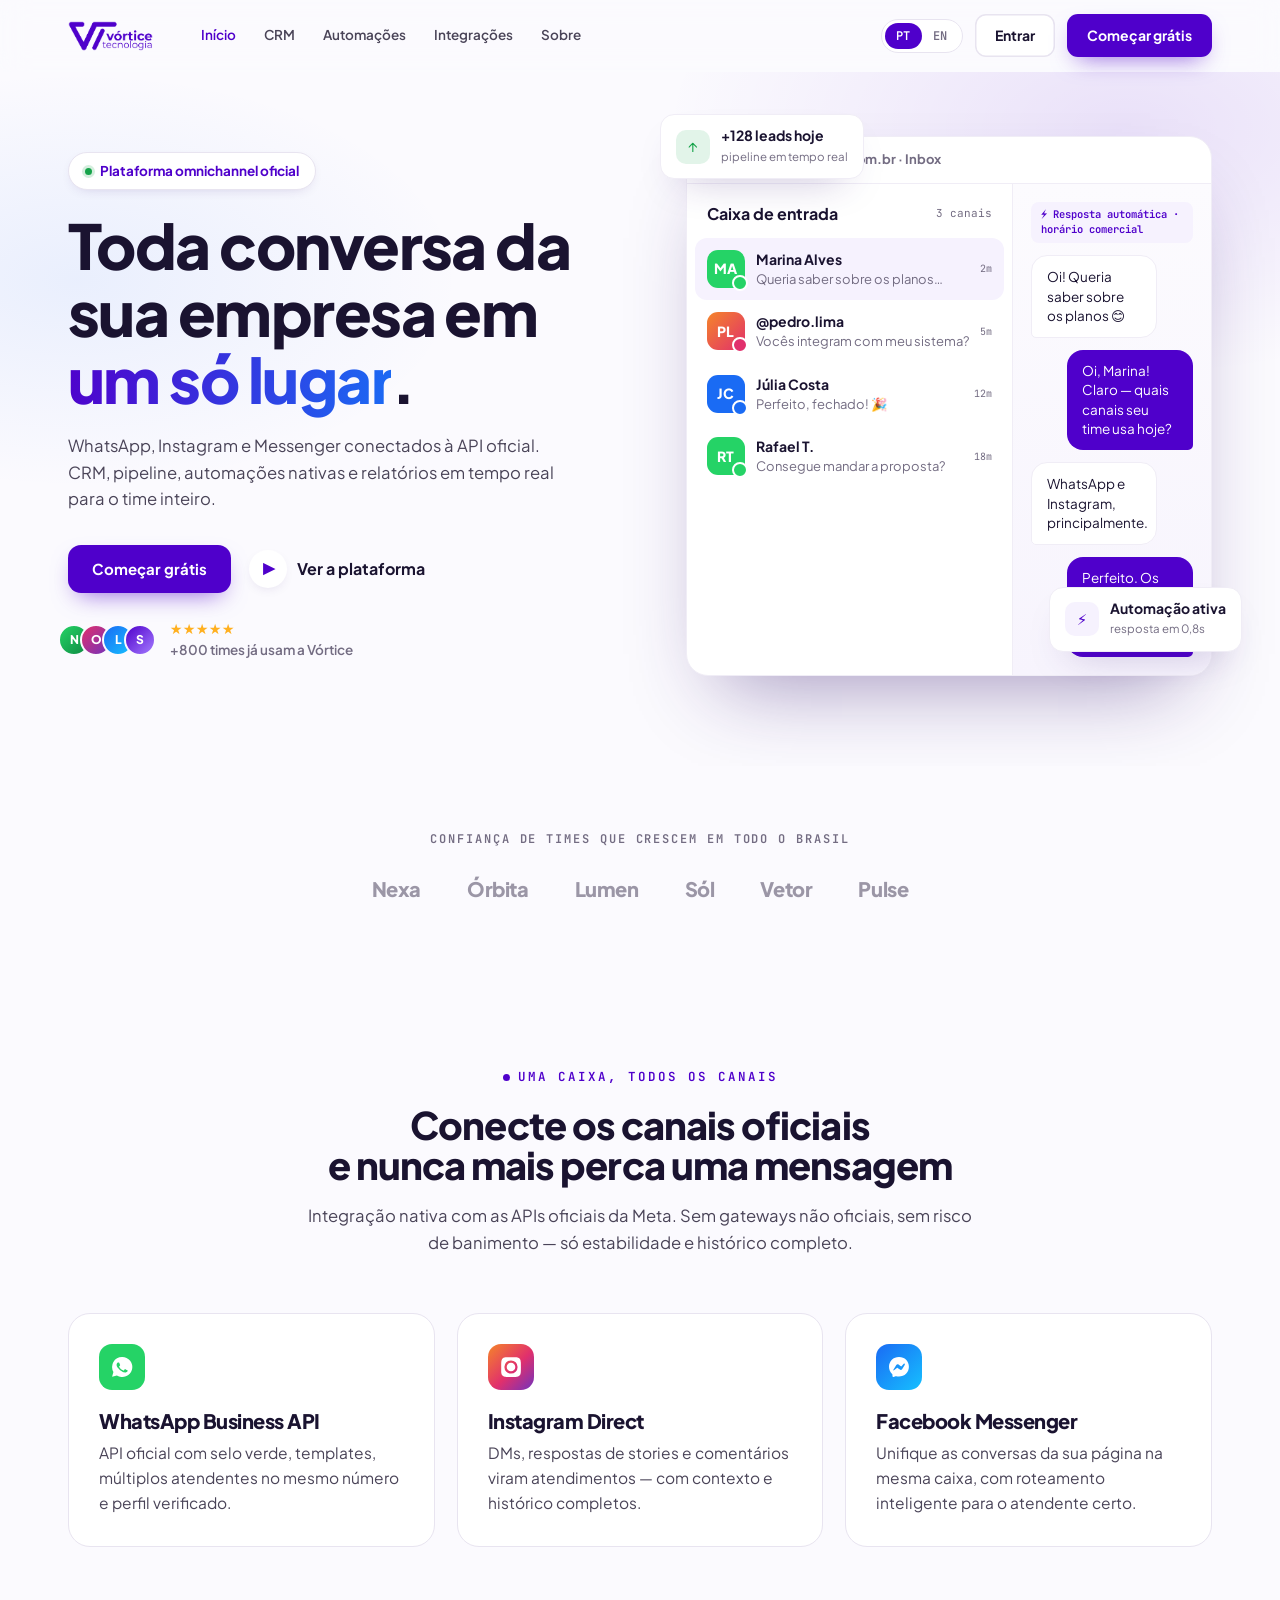
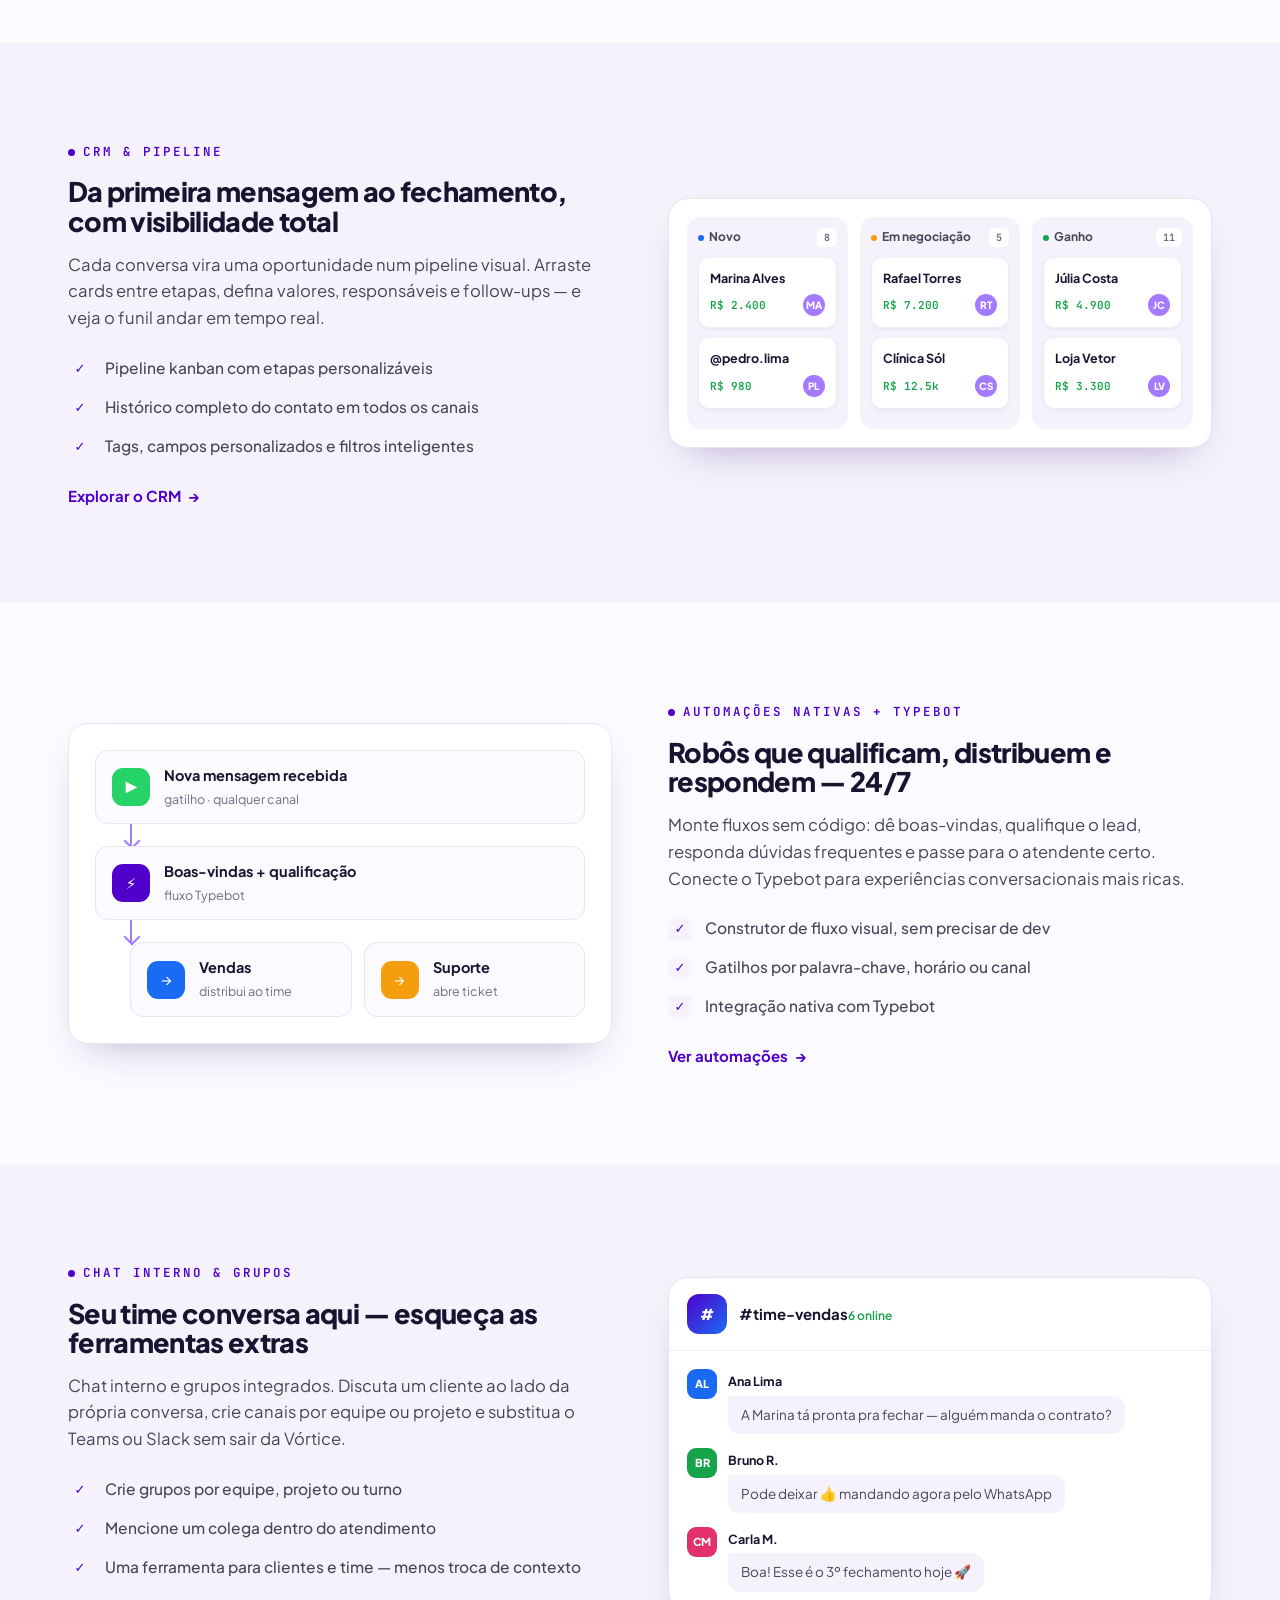
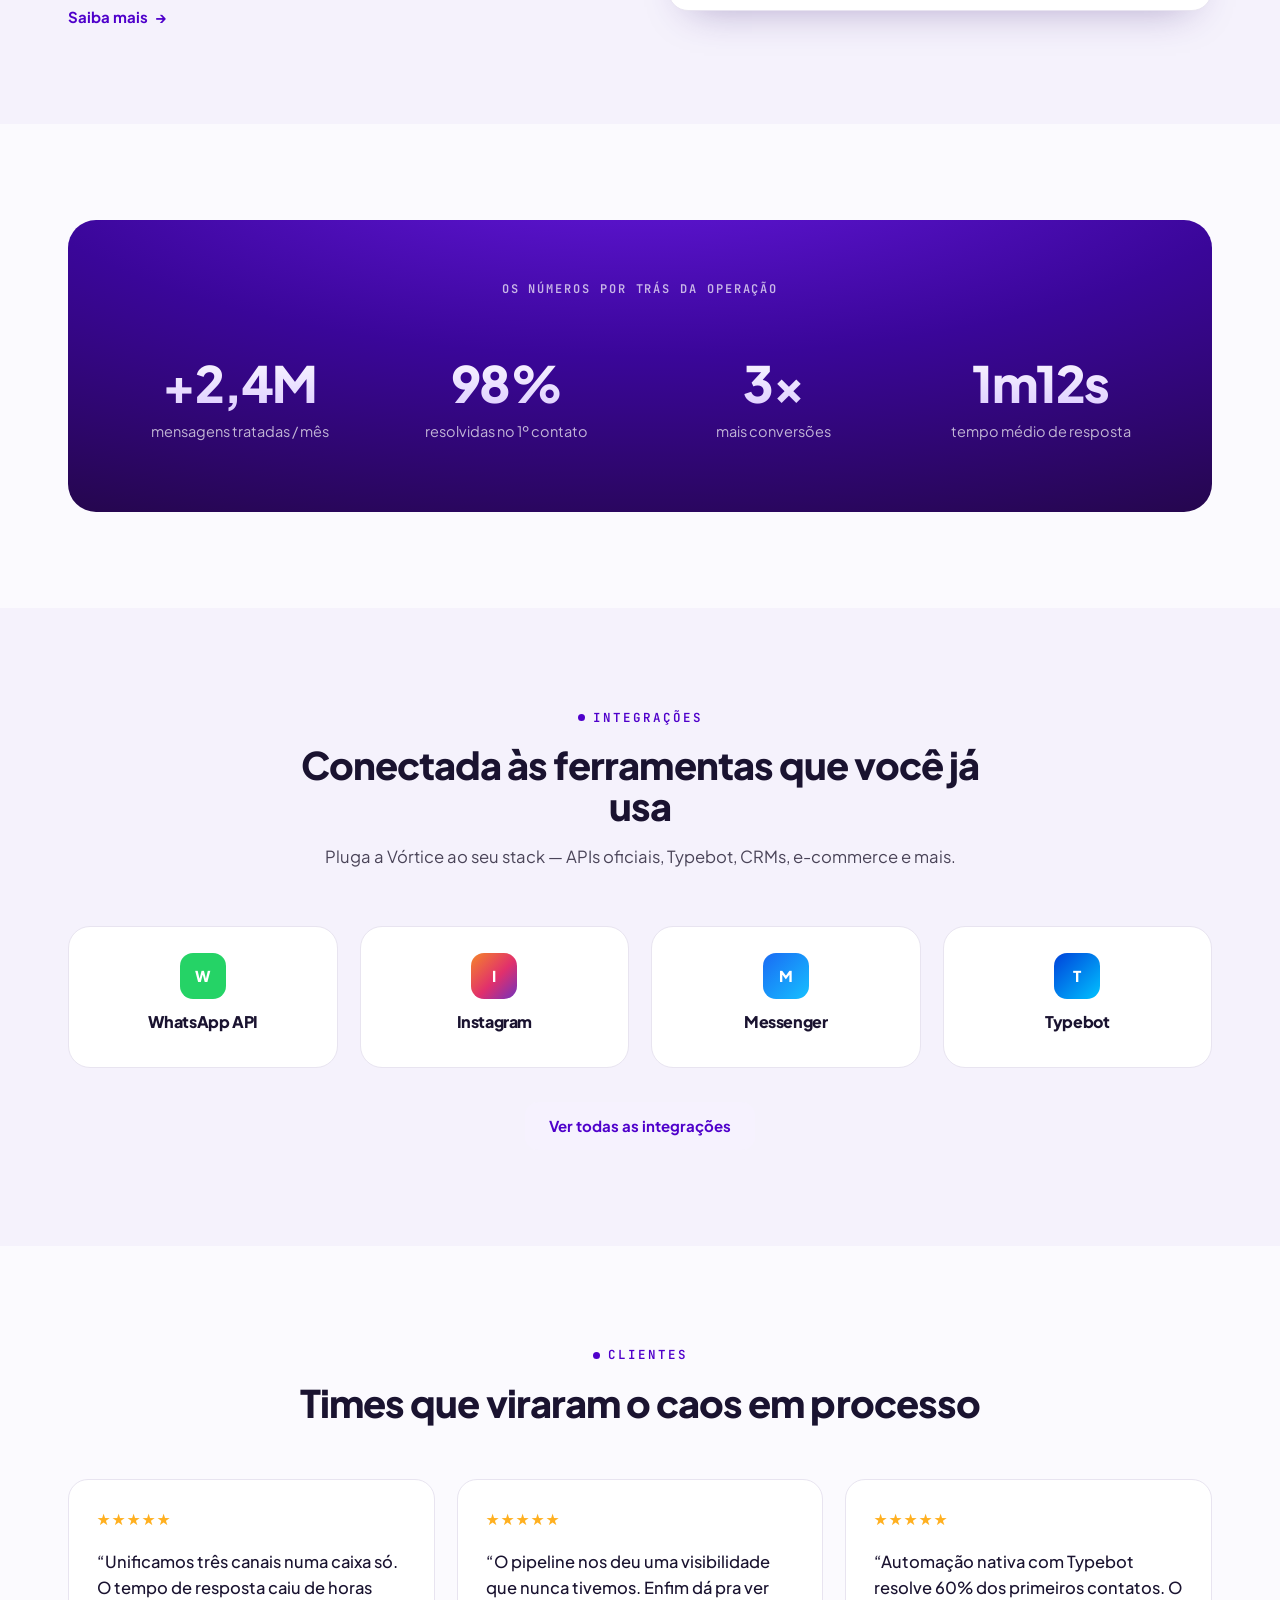
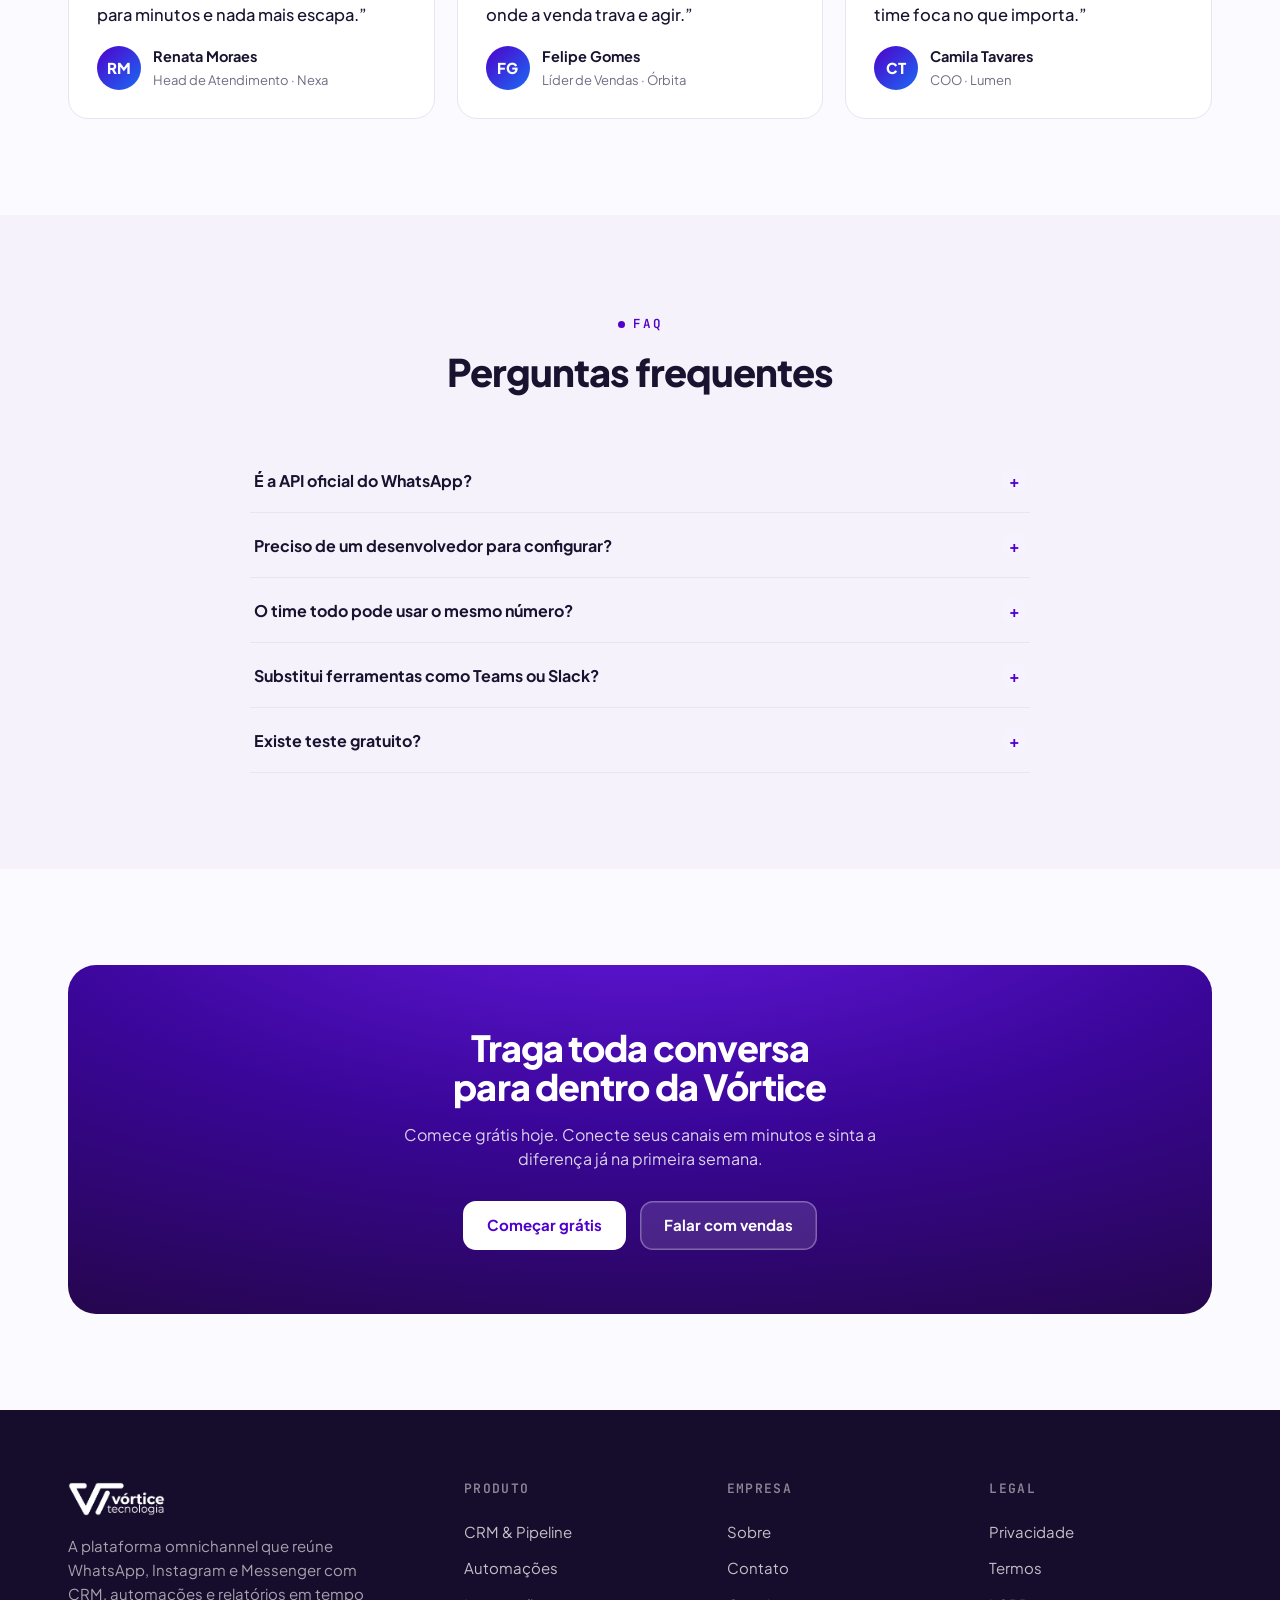
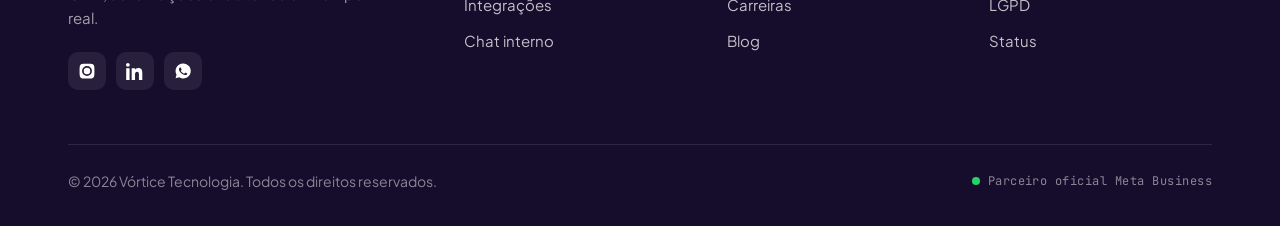
==== index.html @ ffb7346a "Mobile 100% responsivo + favicon - CSS: breakpoints 860px/560px/480px melhorados; mock-inbox empilha" ====
<!DOCTYPE html>
<html lang="pt-BR">
<head>
<meta charset="UTF-8">
<meta name="viewport" content="width=device-width, initial-scale=1.0">
<title>Vórtice Tecnologia — Atendimento omnichannel, CRM e automações</title>
<meta name="description" content="Centralize WhatsApp, Instagram e Messenger oficiais. CRM, pipeline, automações nativas e relatórios em tempo real para o time inteiro.">
<link rel="preconnect" href="https://fonts.googleapis.com">
<link rel="preconnect" href="https://fonts.gstatic.com" crossorigin>
<link href="https://fonts.googleapis.com/css2?family=Plus+Jakarta+Sans:wght@400;500;600;700;800&family=JetBrains+Mono:wght@400;500;600&display=swap" rel="stylesheet">
<link rel="icon" href="favicon.ico" sizes="any">
<link rel="icon" href="assets/favicon-32.png" type="image/png" sizes="32x32">
<link rel="apple-touch-icon" href="assets/apple-touch-icon.png">
<link rel="stylesheet" href="css/site.css">
<style>
/* ---------------- HOME specific ---------------- */
.hero{position:relative;overflow:hidden;padding:64px 0 90px;}
.hero::before{content:"";position:absolute;inset:0;background:
  radial-gradient(60% 60% at 88% 8%,rgba(79,0,203,.10),transparent 60%),
  radial-gradient(50% 50% at 6% 30%,rgba(26,107,244,.08),transparent 60%);pointer-events:none;}
.hero-grid{display:grid;grid-template-columns:1.04fr .96fr;gap:48px;align-items:center;position:relative;}
.hero h1{font-size:clamp(40px,5.2vw,62px);margin:22px 0 20px;}
.hero h1 .grad-text{display:inline;}
.hero .lead{max-width:500px;}
.hero-cta{display:flex;align-items:center;gap:18px;margin:32px 0 26px;flex-wrap:wrap;}
.hero-demo{display:inline-flex;align-items:center;gap:10px;font-weight:700;color:var(--ink);font-size:16px;}
.hero-demo .play{width:38px;height:38px;border-radius:50%;background:#fff;box-shadow:var(--shadow-sm);display:grid;place-items:center;color:var(--violet);}
.hero-trust{display:flex;align-items:center;gap:14px;font-size:13.5px;color:var(--ink-3);font-weight:600;}
.hero-trust .avs{display:flex;}
.hero-trust .avs span{width:32px;height:32px;border-radius:50%;border:2.5px solid var(--bg);margin-left:-10px;background-size:cover;display:grid;place-items:center;color:#fff;font-size:12px;font-weight:800;}
.hero-trust .stars{color:#FFB020;letter-spacing:1px;}

/* ----- product mock: inbox ----- */
.mock{position:relative;}
.mock-app{background:#fff;border-radius:22px;box-shadow:var(--shadow-lg);border:1px solid var(--line-2);overflow:hidden;}
.mock-bar{display:flex;align-items:center;gap:7px;padding:13px 18px;border-bottom:1px solid var(--line-2);}
.mock-bar .d{width:11px;height:11px;border-radius:50%;}
.mock-bar .ttl{margin-left:10px;font-size:13px;font-weight:700;color:var(--ink-3);}
.mock-body{display:grid;grid-template-columns:1fr 1.25fr;min-height:340px;}
.mock-list{border-right:1px solid var(--line-2);padding:8px;}
.mock-list .lhead{display:flex;justify-content:space-between;align-items:center;padding:10px 12px 12px;}
.mock-list .lhead b{font-size:16px;}
.mock-list .lhead span{font-size:11px;font-family:var(--mono);color:var(--ink-3);}
.mrow{display:flex;gap:11px;align-items:center;padding:11px 12px;border-radius:12px;cursor:default;}
.mrow.sel{background:var(--violet-50);}
.mrow .ic{width:38px;height:38px;border-radius:11px;color:#fff;font-weight:800;display:grid;place-items:center;font-size:14px;flex-shrink:0;position:relative;}
.mrow .ic .ch{position:absolute;bottom:-3px;right:-3px;width:16px;height:16px;border-radius:50%;border:2px solid #fff;}
.mrow .txt{min-width:0;flex:1;}
.mrow .txt b{font-size:14px;display:block;}
.mrow .txt i{font-size:13px;color:var(--ink-3);font-style:normal;display:block;white-space:nowrap;overflow:hidden;text-overflow:ellipsis;}
.mrow .meta{font-size:10px;color:var(--ink-3);font-family:var(--mono);}
.mock-chat{padding:18px;display:flex;flex-direction:column;gap:12px;background:linear-gradient(180deg,#FCFBFE,#F7F4FD);}
.bub{max-width:78%;padding:11px 15px;border-radius:16px;font-size:13.5px;line-height:1.45;}
.bub.them{background:#fff;border:1px solid var(--line-2);align-self:flex-start;border-bottom-left-radius:5px;}
.bub.me{background:var(--violet);color:#fff;align-self:flex-end;border-bottom-right-radius:5px;}
.mock-chat .tag-auto{align-self:flex-start;font-family:var(--mono);font-size:10.5px;color:var(--violet);background:var(--violet-50);padding:5px 10px;border-radius:8px;font-weight:600;}
.float{position:absolute;background:#fff;border-radius:14px;padding:12px 15px;box-shadow:var(--shadow);border:1px solid var(--line-2);display:flex;align-items:center;gap:11px;z-index:3;}
.float .fi{width:34px;height:34px;border-radius:10px;display:grid;place-items:center;flex-shrink:0;}
.float b{font-size:14px;display:block;line-height:1.2;}
.float span{font-size:11.5px;color:var(--ink-3);}
.float.f1{top:-22px;left:-26px;}
.float.f2{bottom:24px;right:-30px;}

/* ----- big feature blocks ----- */
.feat{display:grid;grid-template-columns:1fr 1fr;gap:56px;align-items:center;}
.feat.rev .feat-media{order:-1;}
.feat-copy h2{margin:16px 0 16px;}
.feat-copy .lead{margin-bottom:24px;}
.flist{display:flex;flex-direction:column;gap:14px;margin-top:8px;}
.flist li{display:flex;gap:13px;align-items:flex-start;list-style:none;font-size:15.5px;color:var(--ink-2);font-weight:500;}
.flist li .ck{width:24px;height:24px;border-radius:7px;background:var(--violet-50);color:var(--violet);display:grid;place-items:center;flex-shrink:0;font-weight:800;font-size:13px;margin-top:1px;}
.feat-copy ul{padding:0;margin:0;}

/* kanban mock */
.kan{background:#fff;border:1px solid var(--line);border-radius:20px;padding:18px;box-shadow:var(--shadow);display:grid;grid-template-columns:repeat(3,1fr);gap:12px;}
.kcol{background:var(--bg-soft);border-radius:14px;padding:11px;}
.kcol .kh{display:flex;justify-content:space-between;align-items:center;font-size:12px;font-weight:700;margin-bottom:10px;color:var(--ink-2);}
.kcol .kh .cnt{font-family:var(--mono);font-size:10px;background:#fff;padding:2px 7px;border-radius:6px;color:var(--ink-3);}
.kcard{background:#fff;border:1px solid var(--line-2);border-radius:11px;padding:11px;margin-bottom:9px;box-shadow:0 2px 6px -4px rgba(60,30,120,.25);}
.kcard .kt{font-size:12.5px;font-weight:700;margin-bottom:7px;}
.kcard .kb{display:flex;justify-content:space-between;align-items:center;}
.kcard .val{font-family:var(--mono);font-size:11px;color:var(--green);font-weight:600;}
.kcard .av{width:22px;height:22px;border-radius:50%;background:var(--violet-300);color:#fff;font-size:10px;font-weight:800;display:grid;place-items:center;}
.kdot{width:6px;height:6px;border-radius:50%;display:inline-block;margin-right:5px;}

/* automation flow mock */
.flow{background:#fff;border:1px solid var(--line);border-radius:20px;padding:26px;box-shadow:var(--shadow);}
.fnode{display:flex;align-items:center;gap:14px;background:var(--bg);border:1px solid var(--line);border-radius:13px;padding:14px 16px;position:relative;}
.fnode .fn-ic{width:38px;height:38px;border-radius:11px;display:grid;place-items:center;color:#fff;flex-shrink:0;}
.fnode b{font-size:14.5px;display:block;}
.fnode span{font-size:12.5px;color:var(--ink-3);}
.fconn{width:2px;height:22px;background:var(--violet-300);margin:0 0 0 35px;position:relative;}
.fconn::after{content:"";position:absolute;bottom:-1px;left:-4px;width:10px;height:10px;border-right:2px solid var(--violet-300);border-bottom:2px solid var(--violet-300);transform:rotate(45deg);}
.fbranch{display:flex;gap:12px;margin-left:35px;}
.fbranch .fnode{flex:1;}

/* chat / groups mock */
.groups{background:#fff;border:1px solid var(--line);border-radius:20px;box-shadow:var(--shadow);overflow:hidden;}
.gtop{display:flex;align-items:center;gap:12px;padding:16px 18px;border-bottom:1px solid var(--line-2);}
.gtop .gav{width:40px;height:40px;border-radius:12px;background:linear-gradient(135deg,var(--violet),var(--blue));color:#fff;display:grid;place-items:center;font-weight:800;}
.gtop b{font-size:15px;}
.gtop span{font-size:12px;color:var(--green);font-weight:600;}
.gmsgs{padding:18px;display:flex;flex-direction:column;gap:14px;}
.gmsg{display:flex;gap:11px;}
.gmsg .ga{width:30px;height:30px;border-radius:9px;color:#fff;font-size:11px;font-weight:800;display:grid;place-items:center;flex-shrink:0;}
.gmsg .gc b{font-size:12.5px;}
.gmsg .gc p{font-size:13.5px;color:var(--ink-2);background:var(--bg-soft);padding:9px 13px;border-radius:12px;border-top-left-radius:4px;margin-top:4px;}

/* metrics */
.metrics{display:grid;grid-template-columns:repeat(4,1fr);gap:20px;}
.metric{text-align:center;padding:14px;}
.metric b{font-size:clamp(34px,4vw,50px);font-weight:800;letter-spacing:-.03em;display:block;background:linear-gradient(180deg,#fff,#D9C7FF);-webkit-background-clip:text;background-clip:text;color:transparent;}
.metric span{font-size:14.5px;color:rgba(255,255,255,.7);}

/* testimonials */
.tcard{background:#fff;border:1px solid var(--line);border-radius:20px;padding:28px;display:flex;flex-direction:column;gap:18px;}
.tcard .stars{color:#FFB020;font-size:15px;letter-spacing:2px;}
.tcard q{font-size:16.5px;line-height:1.6;color:var(--ink);font-weight:500;quotes:none;}
.tcard .who{display:flex;align-items:center;gap:12px;margin-top:auto;}
.tcard .who .av{width:44px;height:44px;border-radius:50%;background:linear-gradient(135deg,var(--violet),var(--blue));color:#fff;font-weight:800;display:grid;place-items:center;}
.tcard .who b{font-size:14.5px;display:block;}
.tcard .who span{font-size:13px;color:var(--ink-3);}

@media(max-width:860px){
  .hero{padding:44px 0 60px;}
  .hero-grid,.feat{grid-template-columns:1fr;gap:32px;}
  .feat.rev .feat-media{order:0;}
  .metrics{grid-template-columns:repeat(2,1fr);gap:24px 10px;}
  .hero h1{font-size:clamp(32px,7vw,48px);margin:16px 0 14px;}
  .hero .lead{max-width:100%;}
  .float.f1{left:4px;top:-14px;} .float.f2{right:4px;}
  .hero-trust{flex-wrap:wrap;gap:10px;}
  .hero-demo{font-size:15px;}
}
@media(max-width:560px){
  .hero{padding:36px 0 48px;}
  .hero h1{font-size:clamp(28px,8vw,40px);}
  .float.f1,.float.f2{display:none;}
  .mock-app{border-radius:16px;}
  .metrics{grid-template-columns:1fr 1fr;}
  .metric b{font-size:clamp(26px,6vw,38px);}
}
@media(max-width:480px){
  .hero-cta .hero-demo{display:none;}
  .tcard q{font-size:15px;}
  .feat-copy h2,.split-copy h2{font-size:clamp(18px,5.5vw,24px);}
}
</style>
</head>
<body>

<!-- ============================ NAV ============================ -->
<header class="nav">
  <div class="nav-inner">
    <a href="index.html"><img src="assets/vortice-logo.png" alt="Vórtice Tecnologia" class="nav-logo"></a>
    <nav class="nav-links">
      <a href="index.html" data-en="Home">Início</a>
      <a href="crm.html" data-en="CRM">CRM</a>
      <a href="automacoes.html" data-en="Automation">Automações</a>
      <a href="integracoes.html" data-en="Integrations">Integrações</a>
      <a href="sobre.html" data-en="Company">Sobre</a>
    </nav>
    <div class="nav-right">
      <div class="lang-toggle">
        <button data-lang="pt" class="on">PT</button>
        <button data-lang="en">EN</button>
      </div>
      <div class="nav-cta">
        <a href="https://vtec.vorticetecnologia.com.br/login" class="btn btn-ghost" data-en="Log in">Entrar</a>
        <a href="contato.html" class="btn btn-primary" data-en="Start free">Começar grátis</a>
      </div>
      <button class="nav-burger" aria-label="Menu"><span></span><span></span><span></span></button>
    </div>
  </div>
</header>
<div class="nav-mobile">
  <a href="index.html" data-en="Home">Início</a>
  <a href="crm.html" data-en="CRM">CRM</a>
  <a href="automacoes.html" data-en="Automation">Automações</a>
  <a href="integracoes.html" data-en="Integrations">Integrações</a>
  <a href="sobre.html" data-en="Company">Sobre</a>
  <a href="contato.html" data-en="Contact">Contato</a>
  <a href="contato.html" class="btn btn-primary" data-en="Start free">Começar grátis</a>
</div>

<!-- ============================ HERO ============================ -->
<section class="hero">
  <div class="container hero-grid">
    <div class="hero-copy">
      <span class="pill"><span class="dot"></span><span data-en="Official omnichannel platform">Plataforma omnichannel oficial</span></span>
      <h1 data-en-html="Every conversation in your company, in <span class='grad-text'>one place</span>.">Toda conversa da sua empresa em <span class="grad-text">um só lugar</span>.</h1>
      <p class="lead" data-en="WhatsApp, Instagram and Messenger connected through the official APIs. CRM, pipeline, native automations and real-time reports for your whole team.">WhatsApp, Instagram e Messenger conectados à API oficial. CRM, pipeline, automações nativas e relatórios em tempo real para o time inteiro.</p>
      <div class="hero-cta">
        <a href="contato.html" class="btn btn-primary btn-lg" data-en="Start free">Começar grátis</a>
        <a href="crm.html" class="hero-demo"><span class="play">▶</span><span data-en="See the platform">Ver a plataforma</span></a>
      </div>
      <div class="hero-trust">
        <div class="avs">
          <span style="background:linear-gradient(135deg,#25D366,#0f8a43)">N</span>
          <span style="background:linear-gradient(135deg,#E1306C,#7232BD)">O</span>
          <span style="background:linear-gradient(135deg,#1A6BF4,#16C0FF)">L</span>
          <span style="background:linear-gradient(135deg,#4F00CB,#A47BFF)">S</span>
        </div>
        <div>
          <div class="stars">★★★★★</div>
          <span data-en="+800 teams already use Vórtice">+800 times já usam a Vórtice</span>
        </div>
      </div>
    </div>

    <div class="hero-media mock">
      <div class="float f1">
        <div class="fi" style="background:rgba(22,163,74,.12);color:var(--green)">↑</div>
        <div><b data-en="+128 leads today">+128 leads hoje</b><span data-en="real-time pipeline">pipeline em tempo real</span></div>
      </div>
      <div class="float f2">
        <div class="fi" style="background:var(--violet-50);color:var(--violet)">⚡</div>
        <div><b data-en="Automation active">Automação ativa</b><span data-en="reply in 0.8s">resposta em 0,8s</span></div>
      </div>
      <div class="mock-app">
        <div class="mock-bar">
          <span class="d" style="background:#FF5F57"></span><span class="d" style="background:#FEBC2E"></span><span class="d" style="background:#28C840"></span>
          <span class="ttl">app.vortice.com.br · Inbox</span>
        </div>
        <div class="mock-body">
          <div class="mock-list">
            <div class="lhead"><b data-en="Inbox">Caixa de entrada</b><span data-en="3 channels">3 canais</span></div>
            <div class="mrow sel">
              <div class="ic" style="background:#25D366">MA<span class="ch" style="background:#25D366"></span></div>
              <div class="txt"><b>Marina Alves</b><i data-en="I'd like to know about the plans…">Queria saber sobre os planos…</i></div>
              <span class="meta">2m</span>
            </div>
            <div class="mrow">
              <div class="ic" style="background:linear-gradient(135deg,#F58529,#E1306C)">PL<span class="ch" style="background:#E1306C"></span></div>
              <div class="txt"><b>@pedro.lima</b><i data-en="Do you integrate with my system?">Vocês integram com meu sistema?</i></div>
              <span class="meta">5m</span>
            </div>
            <div class="mrow">
              <div class="ic" style="background:#1A6BF4">JC<span class="ch" style="background:#1A6BF4"></span></div>
              <div class="txt"><b>Júlia Costa</b><i data-en="Perfect, done! 🎉">Perfeito, fechado! 🎉</i></div>
              <span class="meta">12m</span>
            </div>
            <div class="mrow">
              <div class="ic" style="background:#25D366">RT<span class="ch" style="background:#25D366"></span></div>
              <div class="txt"><b>Rafael T.</b><i data-en="Can you send the proposal?">Consegue mandar a proposta?</i></div>
              <span class="meta">18m</span>
            </div>
          </div>
          <div class="mock-chat">
            <span class="tag-auto" data-en="⚡ Auto-reply · business hours">⚡ Resposta automática · horário comercial</span>
            <div class="bub them" data-en="Hi! I'd like to know about the plans 😊">Oi! Queria saber sobre os planos 😊</div>
            <div class="bub me" data-en="Hi Marina! Of course — which channels does your team use today?">Oi, Marina! Claro — quais canais seu time usa hoje?</div>
            <div class="bub them" data-en="WhatsApp and Instagram, mostly.">WhatsApp e Instagram, principalmente.</div>
            <div class="bub me" data-en="Perfect. Both connect through the official API in minutes ⚡">Perfeito. Os dois conectam pela API oficial em minutos ⚡</div>
          </div>
        </div>
      </div>
    </div>
  </div>
</section>

<!-- ============================ TRUSTED BY ============================ -->
<section class="section-sm">
  <div class="container">
    <p class="eyebrow" style="text-align:center;margin-bottom:26px" data-en="Trusted by growing teams across Brazil">Confiança de times que crescem em todo o Brasil</p>
    <div class="logos-row">
      <span class="lg">Nexa</span><span class="lg">Órbita</span><span class="lg">Lumen</span><span class="lg">Sól</span><span class="lg">Vetor</span><span class="lg">Pulse</span>
    </div>
  </div>
</section>

<!-- ============================ OMNICHANNEL ============================ -->
<section class="section">
  <div class="container">
    <div class="section-head reveal">
      <span class="kicker" data-en="One inbox, every channel">Uma caixa, todos os canais</span>
      <h2 class="h-lg" data-en-html="Connect the official channels<br>and never lose a message">Conecte os canais oficiais<br>e nunca mais perca uma mensagem</h2>
      <p class="lead" data-en="Native integration with Meta's official APIs. No unofficial gateways, no ban risk — just stability and full history.">Integração nativa com as APIs oficiais da Meta. Sem gateways não oficiais, sem risco de banimento — só estabilidade e histórico completo.</p>
    </div>
    <div class="grid g-3 reveal">
      <div class="fcard">
        <div class="chan wa" style="margin-bottom:20px"><svg viewBox="0 0 24 24" fill="#fff" width="24" height="24"><path d="M12 2a10 10 0 0 0-8.6 15l-1.3 4.7 4.8-1.3A10 10 0 1 0 12 2Zm5.5 14.2c-.2.6-1.3 1.2-1.8 1.2-.5.1-1 .2-3.3-.7-2.8-1.1-4.5-3.9-4.7-4.1-.1-.2-1.1-1.4-1.1-2.7 0-1.3.7-1.9.9-2.2.2-.2.5-.3.7-.3h.5c.2 0 .4 0 .6.5.2.5.7 1.8.8 1.9 0 .1.1.3 0 .5-.3.6-.6.8-.8 1-.1.2-.3.3-.1.6.2.3.8 1.3 1.7 2.1 1.2 1 2.1 1.4 2.4 1.5.2.1.4.1.6-.1.2-.2.7-.8.9-1.1.2-.3.4-.2.6-.1.2.1 1.5.7 1.7.8.2.1.4.2.5.3 0 .1 0 .6-.2 1.2Z"/></svg></div>
        <h3>WhatsApp Business API</h3>
        <p data-en="Official API with green seal, templates, multiple agents on one number and verified profile.">API oficial com selo verde, templates, múltiplos atendentes no mesmo número e perfil verificado.</p>
      </div>
      <div class="fcard">
        <div class="chan ig" style="margin-bottom:20px"><svg viewBox="0 0 24 24" fill="#fff" width="24" height="24"><path d="M12 2.2c3.2 0 3.6 0 4.9.1 1.2.1 1.8.3 2.2.4.6.2 1 .5 1.4.9.4.4.7.8.9 1.4.1.4.3 1 .4 2.2.1 1.3.1 1.7.1 4.9s0 3.6-.1 4.9c-.1 1.2-.3 1.8-.4 2.2-.2.6-.5 1-.9 1.4-.4.4-.8.7-1.4.9-.4.1-1 .3-2.2.4-1.3.1-1.7.1-4.9.1s-3.6 0-4.9-.1c-1.2-.1-1.8-.3-2.2-.4-.6-.2-1-.5-1.4-.9-.4-.4-.7-.8-.9-1.4-.1-.4-.3-1-.4-2.2C2.2 15.6 2.2 15.2 2.2 12s0-3.6.1-4.9c.1-1.2.3-1.8.4-2.2.2-.6.5-1 .9-1.4.4-.4.8-.7 1.4-.9.4-.1 1-.3 2.2-.4C8.4 2.2 8.8 2.2 12 2.2Zm0 3.2A6.6 6.6 0 1 0 18.6 12 6.6 6.6 0 0 0 12 5.4Zm0 10.9A4.3 4.3 0 1 1 16.3 12 4.3 4.3 0 0 1 12 16.3Zm6.8-11.2a1.5 1.5 0 1 1-1.5-1.5 1.5 1.5 0 0 1 1.5 1.5Z"/></svg></div>
        <h3>Instagram Direct</h3>
        <p data-en="DMs, story replies and comments turned into tickets — with full context and history.">DMs, respostas de stories e comentários viram atendimentos — com contexto e histórico completos.</p>
      </div>
      <div class="fcard">
        <div class="chan ms" style="margin-bottom:20px"><svg viewBox="0 0 24 24" fill="#fff" width="24" height="24"><path d="M12 2C6.3 2 2 6.2 2 11.8c0 2.9 1.2 5.4 3.1 7.2.2.1.3.4.3.6l.1 1.7c0 .5.6.9 1.1.7l1.9-.8c.2-.1.4-.1.6 0 .9.3 1.9.4 2.8.4 5.7 0 10-4.2 10-9.8C22 6.2 17.7 2 12 2Zm6 7.5-2.9 4.7c-.5.7-1.5.9-2.2.4l-2.3-1.7c-.2-.2-.5-.2-.7 0L7 15.3c-.4.3-.9-.2-.6-.6l2.9-4.7c.5-.7 1.5-.9 2.2-.4l2.3 1.7c.2.2.5.2.7 0L17 8.6c.4-.3.9.2.6.6Z"/></svg></div>
        <h3>Facebook Messenger</h3>
        <p data-en="Unify your page conversations in the same inbox, with smart routing to the right agent.">Unifique as conversas da sua página na mesma caixa, com roteamento inteligente para o atendente certo.</p>
      </div>
    </div>
  </div>
</section>

<!-- ============================ FEATURE: PIPELINE ============================ -->
<section class="section bg-soft">
  <div class="container">
    <div class="feat reveal">
      <div class="feat-copy">
        <span class="kicker" data-en="CRM & Pipeline">CRM & Pipeline</span>
        <h2 class="h-md" data-en="From first message to closed deal, with full visibility">Da primeira mensagem ao fechamento, com visibilidade total</h2>
        <p class="lead" data-en="Every conversation becomes an opportunity in a visual pipeline. Drag cards between stages, set values, owners and follow-ups — and watch the funnel move in real time.">Cada conversa vira uma oportunidade num pipeline visual. Arraste cards entre etapas, defina valores, responsáveis e follow-ups — e veja o funil andar em tempo real.</p>
        <ul class="flist">
          <li><span class="ck">✓</span><span data-en="Kanban pipeline with custom stages">Pipeline kanban com etapas personalizáveis</span></li>
          <li><span class="ck">✓</span><span data-en="Full contact history across all channels">Histórico completo do contato em todos os canais</span></li>
          <li><span class="ck">✓</span><span data-en="Tags, custom fields and smart filters">Tags, campos personalizados e filtros inteligentes</span></li>
        </ul>
        <a href="crm.html" class="btn-link" style="margin-top:26px"><span data-en="Explore the CRM">Explorar o CRM</span> <span class="arr">→</span></a>
      </div>
      <div class="feat-media">
        <div class="kan reveal">
          <div class="kcol">
            <div class="kh"><span><span class="kdot" style="background:#1A6BF4"></span><span data-en="New">Novo</span></span><span class="cnt">8</span></div>
            <div class="kcard"><div class="kt">Marina Alves</div><div class="kb"><span class="val">R$ 2.400</span><span class="av">MA</span></div></div>
            <div class="kcard"><div class="kt">@pedro.lima</div><div class="kb"><span class="val">R$ 980</span><span class="av">PL</span></div></div>
          </div>
          <div class="kcol">
            <div class="kh"><span><span class="kdot" style="background:#F59E0B"></span><span data-en="In progress">Em negociação</span></span><span class="cnt">5</span></div>
            <div class="kcard"><div class="kt">Rafael Torres</div><div class="kb"><span class="val">R$ 7.200</span><span class="av">RT</span></div></div>
            <div class="kcard"><div class="kt">Clínica Sól</div><div class="kb"><span class="val">R$ 12.5k</span><span class="av">CS</span></div></div>
          </div>
          <div class="kcol">
            <div class="kh"><span><span class="kdot" style="background:#16A34A"></span><span data-en="Won">Ganho</span></span><span class="cnt">11</span></div>
            <div class="kcard"><div class="kt">Júlia Costa</div><div class="kb"><span class="val">R$ 4.900</span><span class="av">JC</span></div></div>
            <div class="kcard"><div class="kt">Loja Vetor</div><div class="kb"><span class="val">R$ 3.300</span><span class="av">LV</span></div></div>
          </div>
        </div>
      </div>
    </div>
  </div>
</section>

<!-- ============================ FEATURE: AUTOMATION ============================ -->
<section class="section">
  <div class="container">
    <div class="feat rev reveal">
      <div class="feat-copy">
        <span class="kicker" data-en="Native automation + Typebot">Automações nativas + Typebot</span>
        <h2 class="h-md" data-en="Robots that qualify, route and reply — 24/7">Robôs que qualificam, distribuem e respondem — 24/7</h2>
        <p class="lead" data-en="Build flows with no code: greet, qualify the lead, answer FAQs and hand off to the right agent. Connect Typebot for richer conversational experiences.">Monte fluxos sem código: dê boas-vindas, qualifique o lead, responda dúvidas frequentes e passe para o atendente certo. Conecte o Typebot para experiências conversacionais mais ricas.</p>
        <ul class="flist">
          <li><span class="ck">✓</span><span data-en="Visual flow builder, no developer needed">Construtor de fluxo visual, sem precisar de dev</span></li>
          <li><span class="ck">✓</span><span data-en="Triggers by keyword, schedule or channel">Gatilhos por palavra-chave, horário ou canal</span></li>
          <li><span class="ck">✓</span><span data-en="Native Typebot integration">Integração nativa com Typebot</span></li>
        </ul>
        <a href="automacoes.html" class="btn-link" style="margin-top:26px"><span data-en="See automations">Ver automações</span> <span class="arr">→</span></a>
      </div>
      <div class="feat-media">
        <div class="flow reveal">
          <div class="fnode"><div class="fn-ic" style="background:#25D366">▶</div><div><b data-en="New message received">Nova mensagem recebida</b><span data-en="trigger · any channel">gatilho · qualquer canal</span></div></div>
          <div class="fconn"></div>
          <div class="fnode"><div class="fn-ic" style="background:var(--violet)">⚡</div><div><b data-en="Greeting + qualification">Boas-vindas + qualificação</b><span data-en="Typebot flow">fluxo Typebot</span></div></div>
          <div class="fconn"></div>
          <div class="fbranch">
            <div class="fnode"><div class="fn-ic" style="background:#1A6BF4">→</div><div><b data-en="Sales">Vendas</b><span data-en="route to team">distribui ao time</span></div></div>
            <div class="fnode"><div class="fn-ic" style="background:#F59E0B">→</div><div><b data-en="Support">Suporte</b><span data-en="open ticket">abre ticket</span></div></div>
          </div>
        </div>
      </div>
    </div>
  </div>
</section>

<!-- ============================ FEATURE: INTERNAL CHAT / GROUPS ============================ -->
<section class="section bg-soft">
  <div class="container">
    <div class="feat reveal">
      <div class="feat-copy">
        <span class="kicker" data-en="Internal chat & groups">Chat interno & grupos</span>
        <h2 class="h-md" data-en="Your team talks here — drop the extra tools">Seu time conversa aqui — esqueça as ferramentas extras</h2>
        <p class="lead" data-en="Internal chat and groups built in. Discuss a customer right next to the conversation, create channels by team or project, and replace Teams or Slack without leaving Vórtice.">Chat interno e grupos integrados. Discuta um cliente ao lado da própria conversa, crie canais por equipe ou projeto e substitua o Teams ou Slack sem sair da Vórtice.</p>
        <ul class="flist">
          <li><span class="ck">✓</span><span data-en="Create groups by team, project or shift">Crie grupos por equipe, projeto ou turno</span></li>
          <li><span class="ck">✓</span><span data-en="Mention a colleague inside a customer ticket">Mencione um colega dentro do atendimento</span></li>
          <li><span class="ck">✓</span><span data-en="One tool for customers and team — less context-switching">Uma ferramenta para clientes e time — menos troca de contexto</span></li>
        </ul>
        <a href="crm.html" class="btn-link" style="margin-top:26px"><span data-en="Learn more">Saiba mais</span> <span class="arr">→</span></a>
      </div>
      <div class="feat-media">
        <div class="groups reveal">
          <div class="gtop"><div class="gav">#</div><div><b data-en="# sales-team">#time-vendas</b><span data-en="6 online">6 online</span></div></div>
          <div class="gmsgs">
            <div class="gmsg"><div class="ga" style="background:#1A6BF4">AL</div><div class="gc"><b>Ana Lima</b><p data-en="Marina is ready to close — can someone send the contract?">A Marina tá pronta pra fechar — alguém manda o contrato?</p></div></div>
            <div class="gmsg"><div class="ga" style="background:#16A34A">BR</div><div class="gc"><b>Bruno R.</b><p data-en="On it 👍 sending now via WhatsApp">Pode deixar 👍 mandando agora pelo WhatsApp</p></div></div>
            <div class="gmsg"><div class="ga" style="background:#E1306C">CM</div><div class="gc"><b>Carla M.</b><p data-en="Nice! That's the 3rd deal today 🚀">Boa! Esse é o 3º fechamento hoje 🚀</p></div></div>
          </div>
        </div>
      </div>
    </div>
  </div>
</section>

<!-- ============================ METRICS BAND ============================ -->
<section class="section">
  <div class="container">
    <div class="cta-band" style="padding:56px 48px">
      <span class="eyebrow" style="color:rgba(255,255,255,.7)" data-en="The numbers behind the operation">Os números por trás da operação</span>
      <div class="metrics" style="margin-top:32px">
        <div class="metric"><b>+2,4M</b><span data-en="messages handled / month">mensagens tratadas / mês</span></div>
        <div class="metric"><b>98%</b><span data-en="resolved on first contact">resolvidas no 1º contato</span></div>
        <div class="metric"><b>3×</b><span data-en="more conversions">mais conversões</span></div>
        <div class="metric"><b>1m12s</b><span data-en="avg. response time">tempo médio de resposta</span></div>
      </div>
    </div>
  </div>
</section>

<!-- ============================ INTEGRATIONS TEASER ============================ -->
<section class="section bg-soft">
  <div class="container">
    <div class="section-head reveal">
      <span class="kicker" data-en="Integrations">Integrações</span>
      <h2 class="h-lg" data-en="Connected to the tools you already use">Conectada às ferramentas que você já usa</h2>
      <p class="lead" data-en="Plug Vórtice into your stack — official APIs, Typebot, CRMs, e-commerce and more.">Pluga a Vórtice ao seu stack — APIs oficiais, Typebot, CRMs, e-commerce e mais.</p>
    </div>
    <div class="grid g-4 reveal">
      <div class="fcard" style="text-align:center;padding:26px"><div class="chan wa" style="margin:0 auto 14px">W</div><h3 style="font-size:16px">WhatsApp API</h3></div>
      <div class="fcard" style="text-align:center;padding:26px"><div class="chan ig" style="margin:0 auto 14px">I</div><h3 style="font-size:16px">Instagram</h3></div>
      <div class="fcard" style="text-align:center;padding:26px"><div class="chan ms" style="margin:0 auto 14px">M</div><h3 style="font-size:16px">Messenger</h3></div>
      <div class="fcard" style="text-align:center;padding:26px"><div class="chan" style="margin:0 auto 14px;background:linear-gradient(135deg,#0042DA,#00C2FF)">T</div><h3 style="font-size:16px">Typebot</h3></div>
    </div>
    <div style="text-align:center;margin-top:34px" class="reveal"><a href="integracoes.html" class="btn btn-soft btn-lg"><span data-en="See all integrations">Ver todas as integrações</span></a></div>
  </div>
</section>

<!-- ============================ TESTIMONIALS ============================ -->
<section class="section">
  <div class="container">
    <div class="section-head reveal">
      <span class="kicker" data-en="Customers">Clientes</span>
      <h2 class="h-lg" data-en="Teams that turned chaos into process">Times que viraram o caos em processo</h2>
    </div>
    <div class="grid g-3 reveal">
      <div class="tcard">
        <div class="stars">★★★★★</div>
        <q data-en="“We unified three channels into one inbox. Response time dropped from hours to minutes and nothing slips through anymore.”">“Unificamos três canais numa caixa só. O tempo de resposta caiu de horas para minutos e nada mais escapa.”</q>
        <div class="who"><div class="av">RM</div><div><b>Renata Moraes</b><span data-en="Head of Customer · Nexa">Head de Atendimento · Nexa</span></div></div>
      </div>
      <div class="tcard">
        <div class="stars">★★★★★</div>
        <q data-en="“The pipeline gave us visibility we never had. We can finally see where deals get stuck and act on it.”">“O pipeline nos deu uma visibilidade que nunca tivemos. Enfim dá pra ver onde a venda trava e agir.”</q>
        <div class="who"><div class="av">FG</div><div><b>Felipe Gomes</b><span data-en="Sales Lead · Órbita">Líder de Vendas · Órbita</span></div></div>
      </div>
      <div class="tcard">
        <div class="stars">★★★★★</div>
        <q data-en="“Native automation plus Typebot handles 60% of first contacts. The team focuses on what really matters.”">“Automação nativa com Typebot resolve 60% dos primeiros contatos. O time foca no que importa.”</q>
        <div class="who"><div class="av">CT</div><div><b>Camila Tavares</b><span data-en="COO · Lumen">COO · Lumen</span></div></div>
      </div>
    </div>
  </div>
</section>

<!-- ============================ FAQ ============================ -->
<section class="section bg-soft">
  <div class="container">
    <div class="section-head reveal">
      <span class="kicker">FAQ</span>
      <h2 class="h-lg" data-en="Frequently asked questions">Perguntas frequentes</h2>
    </div>
    <div class="faq reveal">
      <div class="faq-item"><button class="faq-q"><span data-en="Is it the official WhatsApp API?">É a API oficial do WhatsApp?</span><span class="chev">+</span></button><div class="faq-a"><p data-en="Yes. Vórtice connects through the official WhatsApp Business API, plus Instagram Direct and Facebook Messenger — no unofficial gateways and no ban risk.">Sim. A Vórtice conecta pela WhatsApp Business API oficial, além de Instagram Direct e Facebook Messenger — sem gateways não oficiais e sem risco de banimento.</p></div></div>
      <div class="faq-item"><button class="faq-q"><span data-en="Do I need a developer to set it up?">Preciso de um desenvolvedor para configurar?</span><span class="chev">+</span></button><div class="faq-a"><p data-en="No. Onboarding is guided and automations are built with a visual no-code editor. Our team helps connect your channels.">Não. O onboarding é guiado e as automações são montadas em um editor visual no-code. Nosso time ajuda a conectar seus canais.</p></div></div>
      <div class="faq-item"><button class="faq-q"><span data-en="Can the whole team use the same number?">O time todo pode usar o mesmo número?</span><span class="chev">+</span></button><div class="faq-a"><p data-en="Yes. Multiple agents work the same WhatsApp number simultaneously, with smart routing, internal notes and full history.">Sim. Vários atendentes trabalham no mesmo número de WhatsApp ao mesmo tempo, com roteamento inteligente, notas internas e histórico completo.</p></div></div>
      <div class="faq-item"><button class="faq-q"><span data-en="Does it replace tools like Teams or Slack?">Substitui ferramentas como Teams ou Slack?</span><span class="chev">+</span></button><div class="faq-a"><p data-en="For team communication around customer service, yes. The built-in internal chat and groups let your team talk right beside the customer conversations.">Para a comunicação do time em torno do atendimento, sim. O chat interno e os grupos permitem que a equipe converse ao lado das conversas com clientes.</p></div></div>
      <div class="faq-item"><button class="faq-q"><span data-en="Is there a free trial?">Existe teste gratuito?</span><span class="chev">+</span></button><div class="faq-a"><p data-en="Yes — you can start free and talk to our team to find the right plan for your operation's size.">Sim — você pode começar grátis e falar com nosso time para encontrar o plano certo para o tamanho da sua operação.</p></div></div>
    </div>
  </div>
</section>

<!-- ============================ FINAL CTA ============================ -->
<section class="section">
  <div class="container">
    <div class="cta-band reveal">
      <h2 data-en-html="Bring every conversation<br>into the Vórtice">Traga toda conversa<br>para dentro da Vórtice</h2>
      <p data-en="Start free today. Connect your channels in minutes and feel the difference in the first week.">Comece grátis hoje. Conecte seus canais em minutos e sinta a diferença já na primeira semana.</p>
      <div class="btn-row">
        <a href="contato.html" class="btn btn-lg" style="background:#fff;color:var(--violet)"><span data-en="Start free">Começar grátis</span></a>
        <a href="contato.html" class="btn btn-lg" style="background:rgba(255,255,255,.12);color:#fff;box-shadow:inset 0 0 0 1.5px rgba(255,255,255,.3)"><span data-en="Talk to sales">Falar com vendas</span></a>
      </div>
    </div>
  </div>
</section>

<!-- ============================ FOOTER ============================ -->
<footer class="footer">
  <div class="container">
    <div class="footer-top">
      <div class="footer-brand">
        <img src="assets/vortice-logo-white.png" alt="Vórtice Tecnologia">
        <p data-en="The omnichannel platform that brings WhatsApp, Instagram and Messenger together with CRM, automation and real-time reports.">A plataforma omnichannel que reúne WhatsApp, Instagram e Messenger com CRM, automações e relatórios em tempo real.</p>
        <div class="footer-soc">
          <a href="#" aria-label="Instagram"><svg viewBox="0 0 24 24"><path d="M12 2.2c3.2 0 3.6 0 4.9.1 1.2.1 1.8.3 2.2.4.6.2 1 .5 1.4.9.4.4.7.8.9 1.4.1.4.3 1 .4 2.2.1 1.3.1 1.7.1 4.9s0 3.6-.1 4.9c-.1 1.2-.3 1.8-.4 2.2-.2.6-.5 1-.9 1.4-.4.4-.8.7-1.4.9-.4.1-1 .3-2.2.4-1.3.1-1.7.1-4.9.1s-3.6 0-4.9-.1c-1.2-.1-1.8-.3-2.2-.4-.6-.2-1-.5-1.4-.9-.4-.4-.7-.8-.9-1.4-.1-.4-.3-1-.4-2.2-.1-1.3-.1-1.7-.1-4.9s0-3.6.1-4.9c.1-1.2.3-1.8.4-2.2.2-.6.5-1 .9-1.4.4-.4.8-.7 1.4-.9.4-.1 1-.3 2.2-.4 1.3-.1 1.7-.1 4.9-.1Zm0 3.2A6.6 6.6 0 1 0 18.6 12 6.6 6.6 0 0 0 12 5.4Zm0 10.9A4.3 4.3 0 1 1 16.3 12 4.3 4.3 0 0 1 12 16.3Zm6.8-11.2a1.5 1.5 0 1 1-1.5-1.5 1.5 1.5 0 0 1 1.5 1.5Z"/></svg></a>
          <a href="#" aria-label="LinkedIn"><svg viewBox="0 0 24 24"><path d="M4.98 3.5A2.5 2.5 0 1 1 0 3.5a2.5 2.5 0 0 1 4.98 0ZM.25 8.25h4.5V24h-4.5V8.25Zm7.5 0h4.3v2.15h.06c.6-1.13 2.06-2.32 4.24-2.32 4.54 0 5.38 2.99 5.38 6.87V24h-4.5v-7.2c0-1.72-.03-3.93-2.4-3.93-2.4 0-2.77 1.87-2.77 3.8V24h-4.5V8.25Z"/></svg></a>
          <a href="#" aria-label="WhatsApp"><svg viewBox="0 0 24 24"><path d="M12 2a10 10 0 0 0-8.6 15l-1.3 4.7 4.8-1.3A10 10 0 1 0 12 2Zm5.5 14.2c-.2.6-1.3 1.2-1.8 1.2-.5.1-1 .2-3.3-.7-2.8-1.1-4.5-3.9-4.7-4.1-.1-.2-1.1-1.4-1.1-2.7 0-1.3.7-1.9.9-2.2.2-.2.5-.3.7-.3h.5c.2 0 .4 0 .6.5.2.5.7 1.8.8 1.9 0 .1.1.3 0 .5-.3.6-.6.8-.8 1-.1.2-.3.3-.1.6.2.3.8 1.3 1.7 2.1 1.2 1 2.1 1.4 2.4 1.5.2.1.4.1.6-.1.2-.2.7-.8.9-1.1.2-.3.4-.2.6-.1.2.1 1.5.7 1.7.8.2.1.4.2.5.3 0 .1 0 .6-.2 1.2Z"/></svg></a>
        </div>
      </div>
      <div class="footer-col">
        <h4 data-en="Product">Produto</h4>
        <a href="crm.html" data-en="CRM & Pipeline">CRM & Pipeline</a>
        <a href="automacoes.html" data-en="Automation">Automações</a>
        <a href="integracoes.html" data-en="Integrations">Integrações</a>
        <a href="crm.html" data-en="Internal chat">Chat interno</a>
      </div>
      <div class="footer-col">
        <h4 data-en="Company">Empresa</h4>
        <a href="sobre.html" data-en="About">Sobre</a>
        <a href="contato.html" data-en="Contact">Contato</a>
        <a href="contato.html" data-en="Careers">Carreiras</a>
        <a href="sobre.html" data-en="Blog">Blog</a>
      </div>
      <div class="footer-col">
        <h4 data-en="Legal">Legal</h4>
        <a href="#" data-en="Privacy">Privacidade</a>
        <a href="#" data-en="Terms">Termos</a>
        <a href="#" data-en="LGPD">LGPD</a>
        <a href="#" data-en="Status">Status</a>
      </div>
    </div>
    <div class="footer-bot">
      <span>© 2026 Vórtice Tecnologia. <span data-en="All rights reserved.">Todos os direitos reservados.</span></span>
      <span class="badge"><span class="dot" style="width:8px;height:8px;border-radius:50%;background:#25D366;display:inline-block"></span><span data-en="Official Meta Business Partner">Parceiro oficial Meta Business</span></span>
    </div>
  </div>
</footer>

<script src="js/site.js"></script>
</body>
</html>
---- css/site.css ----
/* ===================================================================
   VÓRTICE TECNOLOGIA — Sistema de design "Lumina"
   =================================================================== */
:root{
  /* Brand */
  --violet:#4F00CB;
  --violet-700:#4400AD;
  --violet-600:#5A14E0;
  --violet-500:#6B2BF0;
  --violet-300:#A47BFF;
  --violet-100:#EDE6FE;
  --violet-50:#F6F2FE;
  --blue:#1A6BF4;
  --blue-100:#E2EDFF;
  --green:#16A34A;

  /* Channel colors */
  --wa:#25D366;
  --ig:#E1306C;
  --ms:#1A6BF4;

  /* Neutrals (warm violet-tinted) */
  --ink:#1A1330;
  --ink-2:#4A4458;
  --ink-3:#736C82;
  --line:#E8E4F0;
  --line-2:#F0EDF6;
  --bg:#FBFAFE;
  --bg-soft:#F5F2FC;
  --card:#FFFFFF;

  --radius:16px;
  --radius-lg:22px;
  --radius-sm:11px;
  --shadow-sm:0 4px 14px -8px rgba(60,30,120,.30);
  --shadow:0 18px 40px -22px rgba(60,30,120,.40);
  --shadow-lg:0 40px 80px -34px rgba(50,20,110,.46);
  --maxw:1200px;

  --font:'Plus Jakarta Sans',system-ui,sans-serif;
  --mono:'JetBrains Mono',ui-monospace,monospace;
}

*{box-sizing:border-box;}
html{scroll-behavior:smooth;}
body{
  margin:0;font-family:var(--font);color:var(--ink);background:var(--bg);
  -webkit-font-smoothing:antialiased;line-height:1.5;font-size:15px;
}
a{color:inherit;text-decoration:none;}
img{max-width:100%;display:block;}
h1,h2,h3,h4{margin:0;letter-spacing:-.025em;line-height:1.08;font-weight:800;}
p{margin:0;}
.container{max-width:var(--maxw);margin:0 auto;padding:0 28px;}

/* ---------- Typography helpers ---------- */
.kicker{font-family:var(--mono);font-size:12.5px;letter-spacing:.16em;text-transform:uppercase;color:var(--violet);font-weight:600;display:inline-flex;align-items:center;gap:8px;}
.kicker::before{content:"";width:7px;height:7px;border-radius:50%;background:var(--violet);}
.eyebrow{font-family:var(--mono);font-size:12px;letter-spacing:.16em;text-transform:uppercase;color:var(--ink-3);font-weight:600;}
.h-xl{font-size:clamp(32px,4.4vw,52px);line-height:1.03;}
.h-lg{font-size:clamp(26px,3.2vw,38px);line-height:1.06;}
.h-md{font-size:clamp(20px,2.2vw,27px);}
.lead{font-size:clamp(15px,1.3vw,17px);line-height:1.6;color:var(--ink-2);}
.muted{color:var(--ink-3);}
.accent{color:var(--violet);}
.grad-text{background:linear-gradient(100deg,var(--violet),var(--blue));-webkit-background-clip:text;background-clip:text;color:transparent;}

/* ---------- Buttons ---------- */
.btn{display:inline-flex;align-items:center;justify-content:center;gap:9px;font-family:var(--font);font-weight:700;font-size:14px;border:none;cursor:pointer;border-radius:var(--radius-sm);padding:11px 20px;transition:transform .15s ease,box-shadow .2s ease,background .2s ease;white-space:nowrap;}
.btn:active{transform:translateY(1px);}
.btn-primary{background:var(--violet);color:#fff;box-shadow:0 10px 24px -10px rgba(79,0,203,.65);}
.btn-primary:hover{background:var(--violet-600);box-shadow:0 14px 30px -10px rgba(79,0,203,.7);}
.btn-dark{background:var(--ink);color:#fff;}
.btn-dark:hover{background:#2A2046;}
.btn-ghost{background:#fff;color:var(--ink);box-shadow:inset 0 0 0 1.5px var(--line);}
.btn-ghost:hover{box-shadow:inset 0 0 0 1.5px var(--violet-300);color:var(--violet);}
.btn-soft{background:var(--violet-50);color:var(--violet);}
.btn-soft:hover{background:var(--violet-100);}
.btn-lg{padding:13px 24px;font-size:15px;border-radius:13px;}
.btn-link{color:var(--violet);font-weight:700;display:inline-flex;align-items:center;gap:7px;}
.btn-link .arr{transition:transform .2s ease;}
.btn-link:hover .arr{transform:translateX(4px);}

/* ---------- Pills / badges ---------- */
.pill{display:inline-flex;align-items:center;gap:8px;background:#fff;border:1px solid var(--line);color:var(--violet);font-weight:700;font-size:13.5px;padding:8px 16px;border-radius:999px;box-shadow:var(--shadow-sm);}
.pill .dot{width:7px;height:7px;border-radius:50%;background:var(--green);box-shadow:0 0 0 3px rgba(22,163,74,.18);}
.tag-mono{font-family:var(--mono);font-size:11px;letter-spacing:.08em;text-transform:uppercase;color:var(--ink-3);font-weight:600;}

/* ===================================================================
   NAVBAR
   =================================================================== */
.nav{position:sticky;top:0;z-index:60;background:rgba(251,250,254,.82);backdrop-filter:saturate(160%) blur(14px);border-bottom:1px solid transparent;transition:border-color .2s,box-shadow .2s;}
.nav.scrolled{border-bottom-color:var(--line);box-shadow:0 6px 22px -18px rgba(60,30,120,.4);}
.nav-inner{max-width:var(--maxw);margin:0 auto;padding:14px 28px;display:flex;align-items:center;gap:30px;}
.nav-logo{height:30px;flex-shrink:0;}
.nav-links{display:flex;align-items:center;gap:4px;margin-left:6px;}
.nav-links a{font-size:13.5px;font-weight:600;color:var(--ink-2);padding:8px 12px;border-radius:9px;transition:background .15s,color .15s;}
.nav-links a:hover{background:var(--violet-50);color:var(--violet);}
.nav-links a.active{color:var(--violet);}
.nav-right{margin-left:auto;display:flex;align-items:center;gap:12px;}
.lang-toggle{display:inline-flex;background:#fff;border:1px solid var(--line);border-radius:999px;padding:3px;font-family:var(--mono);}
.lang-toggle button{border:none;background:none;cursor:pointer;font-family:var(--mono);font-size:12px;font-weight:600;letter-spacing:.05em;color:var(--ink-3);padding:5px 11px;border-radius:999px;transition:.15s;}
.lang-toggle button.on{background:var(--violet);color:#fff;}
.nav-cta{display:flex;align-items:center;gap:12px;}
.nav-burger{display:none;flex-direction:column;gap:5px;background:none;border:none;cursor:pointer;padding:8px;}
.nav-burger span{width:22px;height:2px;background:var(--ink);border-radius:2px;transition:.25s;}
.nav-mobile{display:none;}

/* ===================================================================
   SECTIONS
   =================================================================== */
.section{padding:96px 0;}
.section-sm{padding:64px 0;}
.section-head{max-width:680px;margin:0 auto 56px;text-align:center;}
.section-head .kicker{margin-bottom:18px;}
.section-head h2{margin-bottom:18px;}
.section-head .lead{margin:0 auto;}
.bg-soft{background:var(--bg-soft);}
.bg-violet{background:radial-gradient(120% 130% at 80% -10%,#5C12DC 0%,#3A0699 46%,#21063F 100%);color:#fff;}

/* ---------- Feature cards ---------- */
.grid{display:grid;gap:22px;}
.g-2{grid-template-columns:repeat(2,1fr);}
.g-3{grid-template-columns:repeat(3,1fr);}
.g-4{grid-template-columns:repeat(4,1fr);}
.fcard{background:var(--card);border:1px solid var(--line);border-radius:var(--radius-lg);padding:30px;transition:transform .22s ease,box-shadow .22s ease,border-color .22s;}
.fcard:hover{transform:translateY(-4px);box-shadow:var(--shadow);border-color:var(--violet-300);}
.fcard .ficon{width:50px;height:50px;border-radius:14px;display:grid;place-items:center;margin-bottom:20px;background:var(--violet-50);color:var(--violet);}
.fcard h3{font-size:20px;margin-bottom:10px;}
.fcard p{font-size:15.5px;color:var(--ink-2);line-height:1.6;}
.fcard svg{width:24px;height:24px;}

/* ---------- Icon swatches by channel ---------- */
.chan{width:46px;height:46px;border-radius:13px;display:grid;place-items:center;color:#fff;font-weight:800;flex-shrink:0;}
.chan.wa{background:var(--wa);} .chan.ig{background:linear-gradient(135deg,#F58529,#E1306C 55%,#7232BD);} .chan.ms{background:linear-gradient(135deg,#1A6BF4,#16C0FF);}

/* ===================================================================
   FOOTER
   =================================================================== */
.footer{background:#160C2C;color:#fff;padding:72px 0 34px;}
.footer-top{display:grid;grid-template-columns:1.6fr 1fr 1fr 1fr;gap:40px;}
.footer-brand img{height:34px;margin-bottom:18px;}
.footer-brand p{color:rgba(255,255,255,.62);font-size:15px;max-width:300px;line-height:1.6;}
.footer-soc{display:flex;gap:10px;margin-top:22px;}
.footer-soc a{width:38px;height:38px;border-radius:10px;background:rgba(255,255,255,.08);display:grid;place-items:center;transition:.18s;}
.footer-soc a:hover{background:var(--violet);}
.footer-soc svg{width:18px;height:18px;fill:#fff;}
.footer-col h4{font-size:13px;text-transform:uppercase;letter-spacing:.1em;color:rgba(255,255,255,.5);font-family:var(--mono);font-weight:600;margin-bottom:18px;}
.footer-col a{display:block;color:rgba(255,255,255,.74);font-size:15px;padding:7px 0;transition:.15s;}
.footer-col a:hover{color:#fff;}
.footer-bot{margin-top:54px;padding-top:26px;border-top:1px solid rgba(255,255,255,.1);display:flex;justify-content:space-between;align-items:center;gap:18px;flex-wrap:wrap;color:rgba(255,255,255,.5);font-size:14px;}
.footer-bot .badge{display:inline-flex;align-items:center;gap:8px;font-family:var(--mono);font-size:12px;letter-spacing:.04em;}

/* ===================================================================
   CTA band
   =================================================================== */
.cta-band{position:relative;overflow:hidden;border-radius:28px;padding:64px;text-align:center;color:#fff;background:radial-gradient(120% 160% at 50% -30%,#6A1AE6 0%,#3A0699 48%,#21063F 100%);}
.cta-band h2{font-size:clamp(24px,3vw,36px);margin-bottom:16px;}
.cta-band p{font-size:16px;color:rgba(255,255,255,.82);max-width:540px;margin:0 auto 30px;}
.cta-band .btn-row{display:flex;gap:14px;justify-content:center;flex-wrap:wrap;}

/* ---------- FAQ ---------- */
.faq{max-width:780px;margin:0 auto;}
.faq-item{border-bottom:1px solid var(--line);}
.faq-q{width:100%;text-align:left;background:none;border:none;cursor:pointer;font-family:var(--font);font-weight:700;font-size:16px;color:var(--ink);padding:20px 4px;display:flex;justify-content:space-between;align-items:center;gap:20px;}
.faq-q .chev{flex-shrink:0;width:24px;height:24px;border-radius:8px;background:var(--violet-50);color:var(--violet);display:grid;place-items:center;transition:transform .25s,background .2s;font-size:16px;}
.faq-item.open .chev{transform:rotate(45deg);background:var(--violet);color:#fff;}
.faq-a{max-height:0;overflow:hidden;transition:max-height .3s ease;}
.faq-a p{padding:0 4px 22px;color:var(--ink-2);font-size:14.5px;line-height:1.65;max-width:660px;}

/* ---------- Reveal animation (visible by default; armed only when JS adds .js) ---------- */
html.js .reveal{opacity:0;transform:translateY(22px);transition:opacity .7s cubic-bezier(.2,.7,.2,1),transform .7s cubic-bezier(.2,.7,.2,1);}
html.js .reveal.in{opacity:1;transform:none;}
@media(prefers-reduced-motion:reduce){html.js .reveal{opacity:1;transform:none;transition:none;}}

/* ---------- Marquee / logos ---------- */
.logos-row{display:flex;align-items:center;justify-content:center;gap:46px;flex-wrap:wrap;opacity:.7;}
.logos-row .lg{font-weight:800;font-size:20px;letter-spacing:-.02em;color:var(--ink-3);}

/* ===================================================================
   INNER PAGE HERO + shared blocks
   =================================================================== */
.page-hero{position:relative;overflow:hidden;padding:72px 0 56px;text-align:center;}
.page-hero::before{content:"";position:absolute;inset:0;background:radial-gradient(60% 70% at 50% -10%,rgba(79,0,203,.10),transparent 62%);pointer-events:none;}
.page-hero .kicker{margin-bottom:18px;}
.page-hero h1{font-size:clamp(36px,4.8vw,56px);max-width:760px;margin:0 auto 20px;}
.page-hero .lead{max-width:600px;margin:0 auto;}
.page-hero .btn-row{display:flex;gap:14px;justify-content:center;margin-top:30px;flex-wrap:wrap;}
.breadcrumb{font-family:var(--mono);font-size:12px;color:var(--ink-3);letter-spacing:.04em;margin-bottom:22px;}
.breadcrumb a:hover{color:var(--violet);}

/* split feature row reused on inner pages */
.split{display:grid;grid-template-columns:1fr 1fr;gap:56px;align-items:center;}
.split.rev .split-media{order:-1;}
.split-copy h2{margin:14px 0 16px;}
.split-copy .lead{margin-bottom:22px;}

/* stat strip */
.statstrip{display:grid;grid-template-columns:repeat(3,1fr);gap:24px;}
.statstrip .st{background:var(--card);border:1px solid var(--line);border-radius:var(--radius-lg);padding:28px;}
.statstrip .st b{font-size:40px;font-weight:800;letter-spacing:-.03em;display:block;color:var(--violet);}
.statstrip .st span{font-size:15px;color:var(--ink-2);}

/* simple dashboard mock */
.dash{background:#fff;border:1px solid var(--line);border-radius:20px;box-shadow:var(--shadow);overflow:hidden;}
.dash-top{display:flex;justify-content:space-between;align-items:center;padding:18px 20px;border-bottom:1px solid var(--line-2);}
.dash-top b{font-size:15px;}
.dash-top .live{font-family:var(--mono);font-size:11px;color:var(--green);display:inline-flex;align-items:center;gap:7px;}
.dash-top .live::before{content:"";width:8px;height:8px;border-radius:50%;background:var(--green);box-shadow:0 0 0 3px rgba(22,163,74,.18);}
.dash-grid{display:grid;grid-template-columns:1fr 1fr;gap:14px;padding:20px;}
.dcell{background:var(--bg);border:1px solid var(--line-2);border-radius:14px;padding:16px;}
.dcell .dl{font-family:var(--mono);font-size:10.5px;text-transform:uppercase;letter-spacing:.08em;color:var(--ink-3);}
.dcell .dv{font-size:28px;font-weight:800;letter-spacing:-.02em;margin-top:6px;}
.dcell .dd{font-size:12px;font-weight:700;color:var(--green);}
.dbars{display:flex;align-items:flex-end;gap:7px;height:60px;margin-top:10px;}
.dbars span{flex:1;background:linear-gradient(180deg,var(--violet),#8A4DFF);border-radius:4px 4px 0 0;}
.ring{width:62px;height:62px;border-radius:50%;background:conic-gradient(var(--violet) var(--p,75%),var(--line) 0);display:grid;place-items:center;margin-top:8px;}
.ring::after{content:attr(data-v);width:46px;height:46px;background:var(--bg);border-radius:50%;display:grid;place-items:center;font-size:14px;font-weight:800;}

@media(max-width:860px){
  .split{grid-template-columns:1fr;gap:36px;}
  .split.rev .split-media{order:0;}
  .statstrip{grid-template-columns:1fr;}
}

/* ===================================================================
   SHARED PRODUCT MOCKS (inbox, kanban, flow, groups) — used across pages
   =================================================================== */
.mock{position:relative;}
.mock-app{background:#fff;border-radius:22px;box-shadow:var(--shadow-lg);border:1px solid var(--line-2);overflow:hidden;}
.mock-bar{display:flex;align-items:center;gap:7px;padding:13px 18px;border-bottom:1px solid var(--line-2);}
.mock-bar .d{width:11px;height:11px;border-radius:50%;}
.mock-bar .ttl{margin-left:10px;font-size:13px;font-weight:700;color:var(--ink-3);}
.mock-body{display:grid;grid-template-columns:1fr 1.25fr;min-height:340px;}
.mock-list{border-right:1px solid var(--line-2);padding:8px;}
.mock-list .lhead{display:flex;justify-content:space-between;align-items:center;padding:10px 12px 12px;}
.mock-list .lhead b{font-size:16px;}
.mock-list .lhead span{font-size:11px;font-family:var(--mono);color:var(--ink-3);}
.mrow{display:flex;gap:11px;align-items:center;padding:11px 12px;border-radius:12px;}
.mrow.sel{background:var(--violet-50);}
.mrow .ic{width:38px;height:38px;border-radius:11px;color:#fff;font-weight:800;display:grid;place-items:center;font-size:14px;flex-shrink:0;position:relative;}
.mrow .ic .ch{position:absolute;bottom:-3px;right:-3px;width:16px;height:16px;border-radius:50%;border:2px solid #fff;}
.mrow .txt{min-width:0;flex:1;}
.mrow .txt b{font-size:14px;display:block;}
.mrow .txt i{font-size:13px;color:var(--ink-3);font-style:normal;display:block;white-space:nowrap;overflow:hidden;text-overflow:ellipsis;}
.mrow .meta{font-size:10px;color:var(--ink-3);font-family:var(--mono);}
.mock-chat{padding:18px;display:flex;flex-direction:column;gap:12px;background:linear-gradient(180deg,#FCFBFE,#F7F4FD);}
.bub{max-width:78%;padding:11px 15px;border-radius:16px;font-size:13.5px;line-height:1.45;}
.bub.them{background:#fff;border:1px solid var(--line-2);align-self:flex-start;border-bottom-left-radius:5px;}
.bub.me{background:var(--violet);color:#fff;align-self:flex-end;border-bottom-right-radius:5px;}
.mock-chat .tag-auto{align-self:flex-start;font-family:var(--mono);font-size:10.5px;color:var(--violet);background:var(--violet-50);padding:5px 10px;border-radius:8px;font-weight:600;}
.float{position:absolute;background:#fff;border-radius:14px;padding:12px 15px;box-shadow:var(--shadow);border:1px solid var(--line-2);display:flex;align-items:center;gap:11px;z-index:3;}
.float .fi{width:34px;height:34px;border-radius:10px;display:grid;place-items:center;flex-shrink:0;}
.float b{font-size:14px;display:block;line-height:1.2;}
.float span{font-size:11.5px;color:var(--ink-3);}

.kan{background:#fff;border:1px solid var(--line);border-radius:20px;padding:18px;box-shadow:var(--shadow);display:grid;grid-template-columns:repeat(3,1fr);gap:12px;}
.kcol{background:var(--bg-soft);border-radius:14px;padding:11px;}
.kcol .kh{display:flex;justify-content:space-between;align-items:center;font-size:12px;font-weight:700;margin-bottom:10px;color:var(--ink-2);}
.kcol .kh .cnt{font-family:var(--mono);font-size:10px;background:#fff;padding:2px 7px;border-radius:6px;color:var(--ink-3);}
.kcard{background:#fff;border:1px solid var(--line-2);border-radius:11px;padding:11px;margin-bottom:9px;box-shadow:0 2px 6px -4px rgba(60,30,120,.25);}
.kcard .kt{font-size:12.5px;font-weight:700;margin-bottom:7px;}
.kcard .kb{display:flex;justify-content:space-between;align-items:center;}
.kcard .val{font-family:var(--mono);font-size:11px;color:var(--green);font-weight:600;}
.kcard .av{width:22px;height:22px;border-radius:50%;background:var(--violet-300);color:#fff;font-size:10px;font-weight:800;display:grid;place-items:center;}
.kdot{width:6px;height:6px;border-radius:50%;display:inline-block;margin-right:5px;}

.flow{background:#fff;border:1px solid var(--line);border-radius:20px;padding:26px;box-shadow:var(--shadow);}
.fnode{display:flex;align-items:center;gap:14px;background:var(--bg);border:1px solid var(--line);border-radius:13px;padding:14px 16px;position:relative;}
.fnode .fn-ic{width:38px;height:38px;border-radius:11px;display:grid;place-items:center;color:#fff;flex-shrink:0;}
.fnode b{font-size:14.5px;display:block;}
.fnode span{font-size:12.5px;color:var(--ink-3);}
.fconn{width:2px;height:22px;background:var(--violet-300);margin:0 0 0 35px;position:relative;}
.fconn::after{content:"";position:absolute;bottom:-1px;left:-4px;width:10px;height:10px;border-right:2px solid var(--violet-300);border-bottom:2px solid var(--violet-300);transform:rotate(45deg);}
.fbranch{display:flex;gap:12px;margin-left:35px;}
.fbranch .fnode{flex:1;}

.groups{background:#fff;border:1px solid var(--line);border-radius:20px;box-shadow:var(--shadow);overflow:hidden;}
.gtop{display:flex;align-items:center;gap:12px;padding:16px 18px;border-bottom:1px solid var(--line-2);}
.gtop .gav{width:40px;height:40px;border-radius:12px;background:linear-gradient(135deg,var(--violet),var(--blue));color:#fff;display:grid;place-items:center;font-weight:800;}
.gtop b{font-size:15px;}
.gtop span{font-size:12px;color:var(--green);font-weight:600;}
.gmsgs{padding:18px;display:flex;flex-direction:column;gap:14px;}
.gmsg{display:flex;gap:11px;}
.gmsg .ga{width:30px;height:30px;border-radius:9px;color:#fff;font-size:11px;font-weight:800;display:grid;place-items:center;flex-shrink:0;}
.gmsg .gc b{font-size:12.5px;}
.gmsg .gc p{font-size:13.5px;color:var(--ink-2);background:var(--bg-soft);padding:9px 13px;border-radius:12px;border-top-left-radius:4px;margin-top:4px;}

@media(max-width:1000px){
  .footer-top{grid-template-columns:1fr 1fr;}
  .g-4{grid-template-columns:repeat(2,1fr);}
}
@media(max-width:860px){
  body{font-size:15px;}
  .nav-links,.nav-cta .btn-ghost{display:none;}
  .nav-burger{display:flex;}
  .section{padding:60px 0;}
  .section-sm{padding:44px 0;}
  .g-3,.g-2{grid-template-columns:1fr;}
  .cta-band{padding:44px 26px;}
  .footer-top{grid-template-columns:1fr 1fr;gap:30px;}
  .nav-mobile.open{display:block;position:fixed;inset:0;top:60px;background:var(--bg);z-index:55;padding:22px 28px;overflow-y:auto;}
  .nav-mobile.open a{display:block;font-size:18px;font-weight:700;padding:14px 0;border-bottom:1px solid var(--line);}
  .nav-mobile.open .btn{width:100%;margin-top:22px;}
  /* mock inbox stacks */
  .mock-body{grid-template-columns:1fr;min-height:auto;}
  .mock-list{border-right:none;border-bottom:1px solid var(--line-2);max-height:180px;overflow-y:auto;}
  /* flow branches stack */
  .fbranch{flex-direction:column;margin-left:0;gap:8px;}
  /* inner page hero */
  .page-hero{padding:52px 0 36px;}
  .page-hero h1{font-size:clamp(26px,6vw,40px);}
  /* stat strip tighter */
  .statstrip{gap:14px;}
}
@media(max-width:560px){
  .g-4{grid-template-columns:1fr;}
  .footer-top{grid-template-columns:1fr;}
  .cta-band{padding:36px 22px;}
  .container{padding:0 18px;}
  .section{padding:48px 0;}
  .section-sm{padding:34px 0;}
  /* kanban: horizontal scroll */
  .kan{overflow-x:auto;display:flex;padding:14px;gap:10px;-webkit-overflow-scrolling:touch;}
  .kcol{min-width:150px;flex-shrink:0;}
  /* hide floating hero chips — no room */
  .float{display:none;}
  /* dashboard stacks */
  .dash-grid{grid-template-columns:1fr;}
  /* footer tighter */
  .footer-col{margin-top:4px;}
  .cta-band h2{font-size:clamp(22px,5.5vw,28px);}
  .cta-band p{font-size:14px;}
}
@media(max-width:480px){
  .container{padding:0 16px;}
  .section{padding:42px 0;}
  /* hero CTA stacks vertically */
  .hero-cta{flex-direction:column;align-items:flex-start;gap:14px;}
  /* CTA buttons full width on tiny screens */
  .cta-band .btn-row{flex-direction:column;align-items:stretch;}
  .cta-band .btn-row .btn{text-align:center;justify-content:center;}
  /* metrics: 2 cols still but tighter */
  .metric{padding:10px 6px;}
  /* cards padding reduced */
  .fcard{padding:22px 18px;}
  .tcard{padding:22px 18px;}
  /* footer bottom stack */
  .footer-bot{flex-direction:column;gap:10px;text-align:center;}
  /* faq tighter */
  .faq-q{font-size:14.5px;padding:16px 4px;}
  /* nav padding tighter */
  .nav-inner{padding:12px 16px;}
}
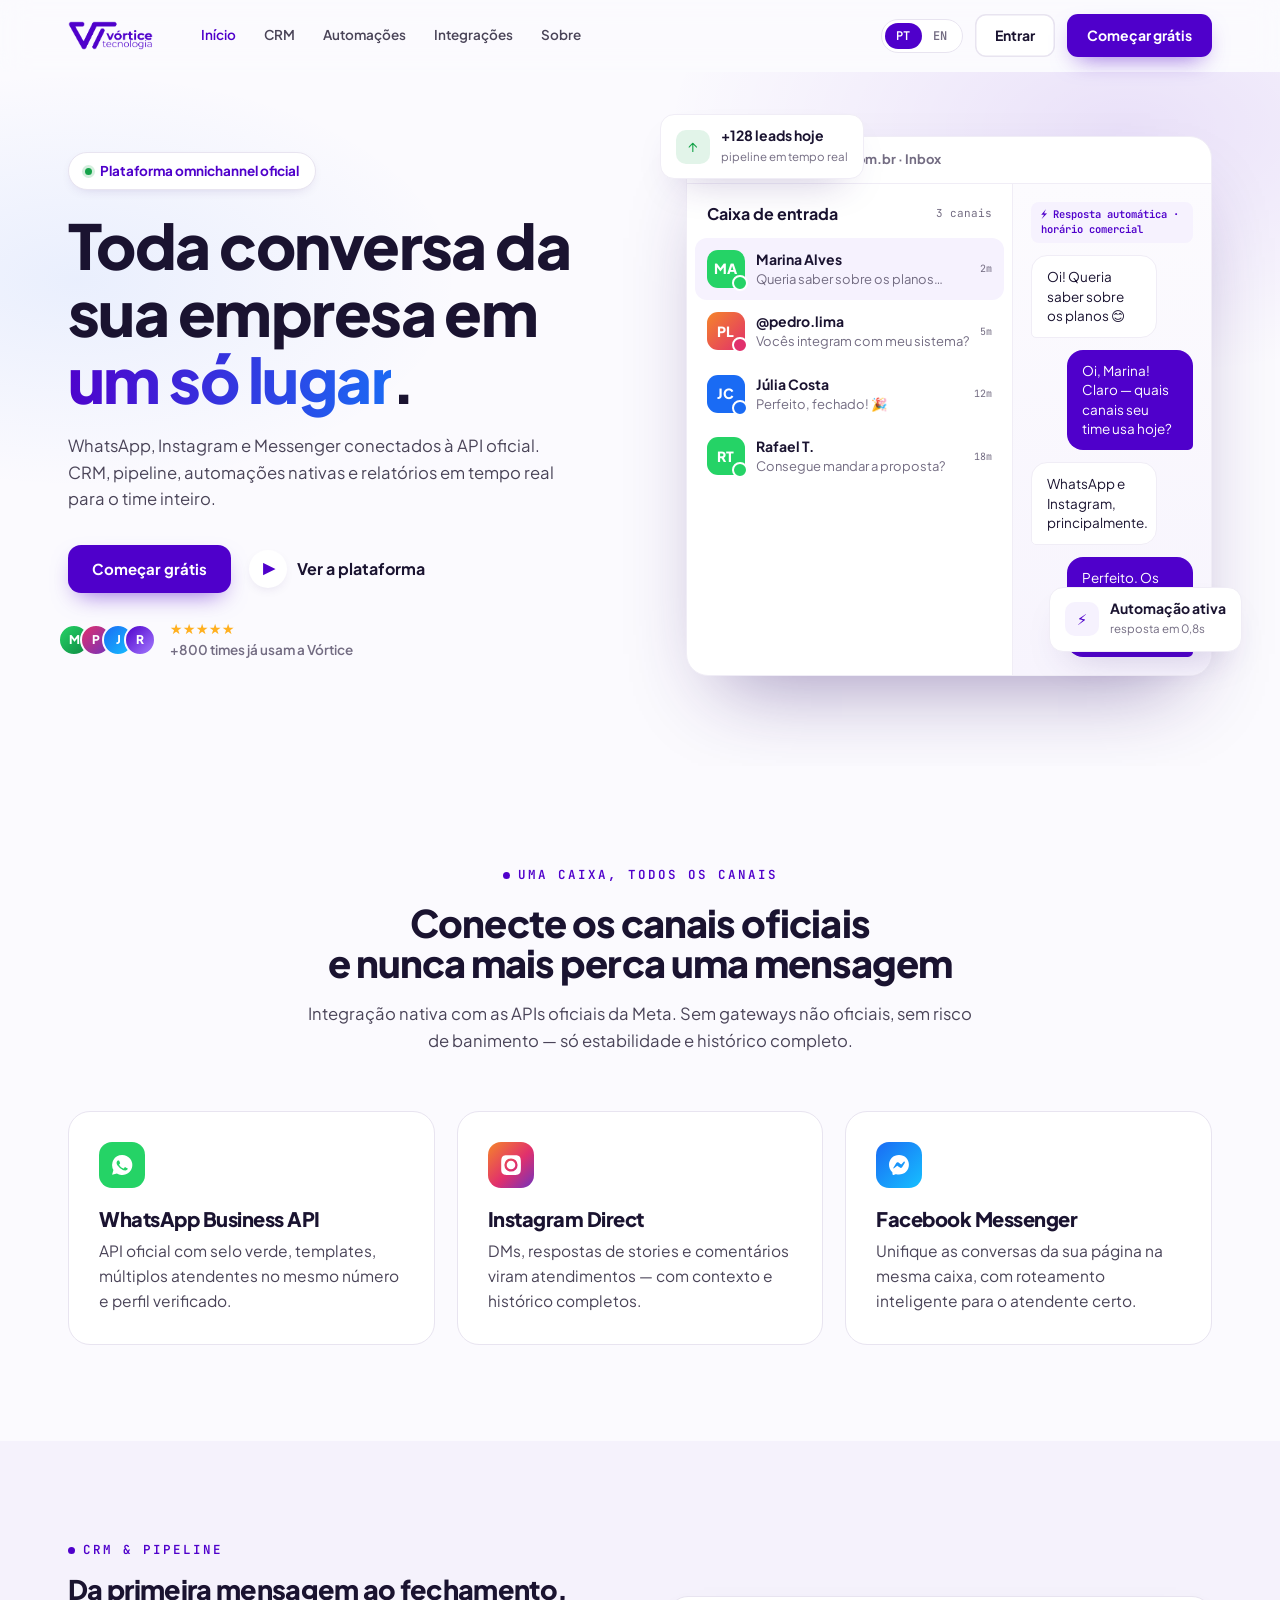
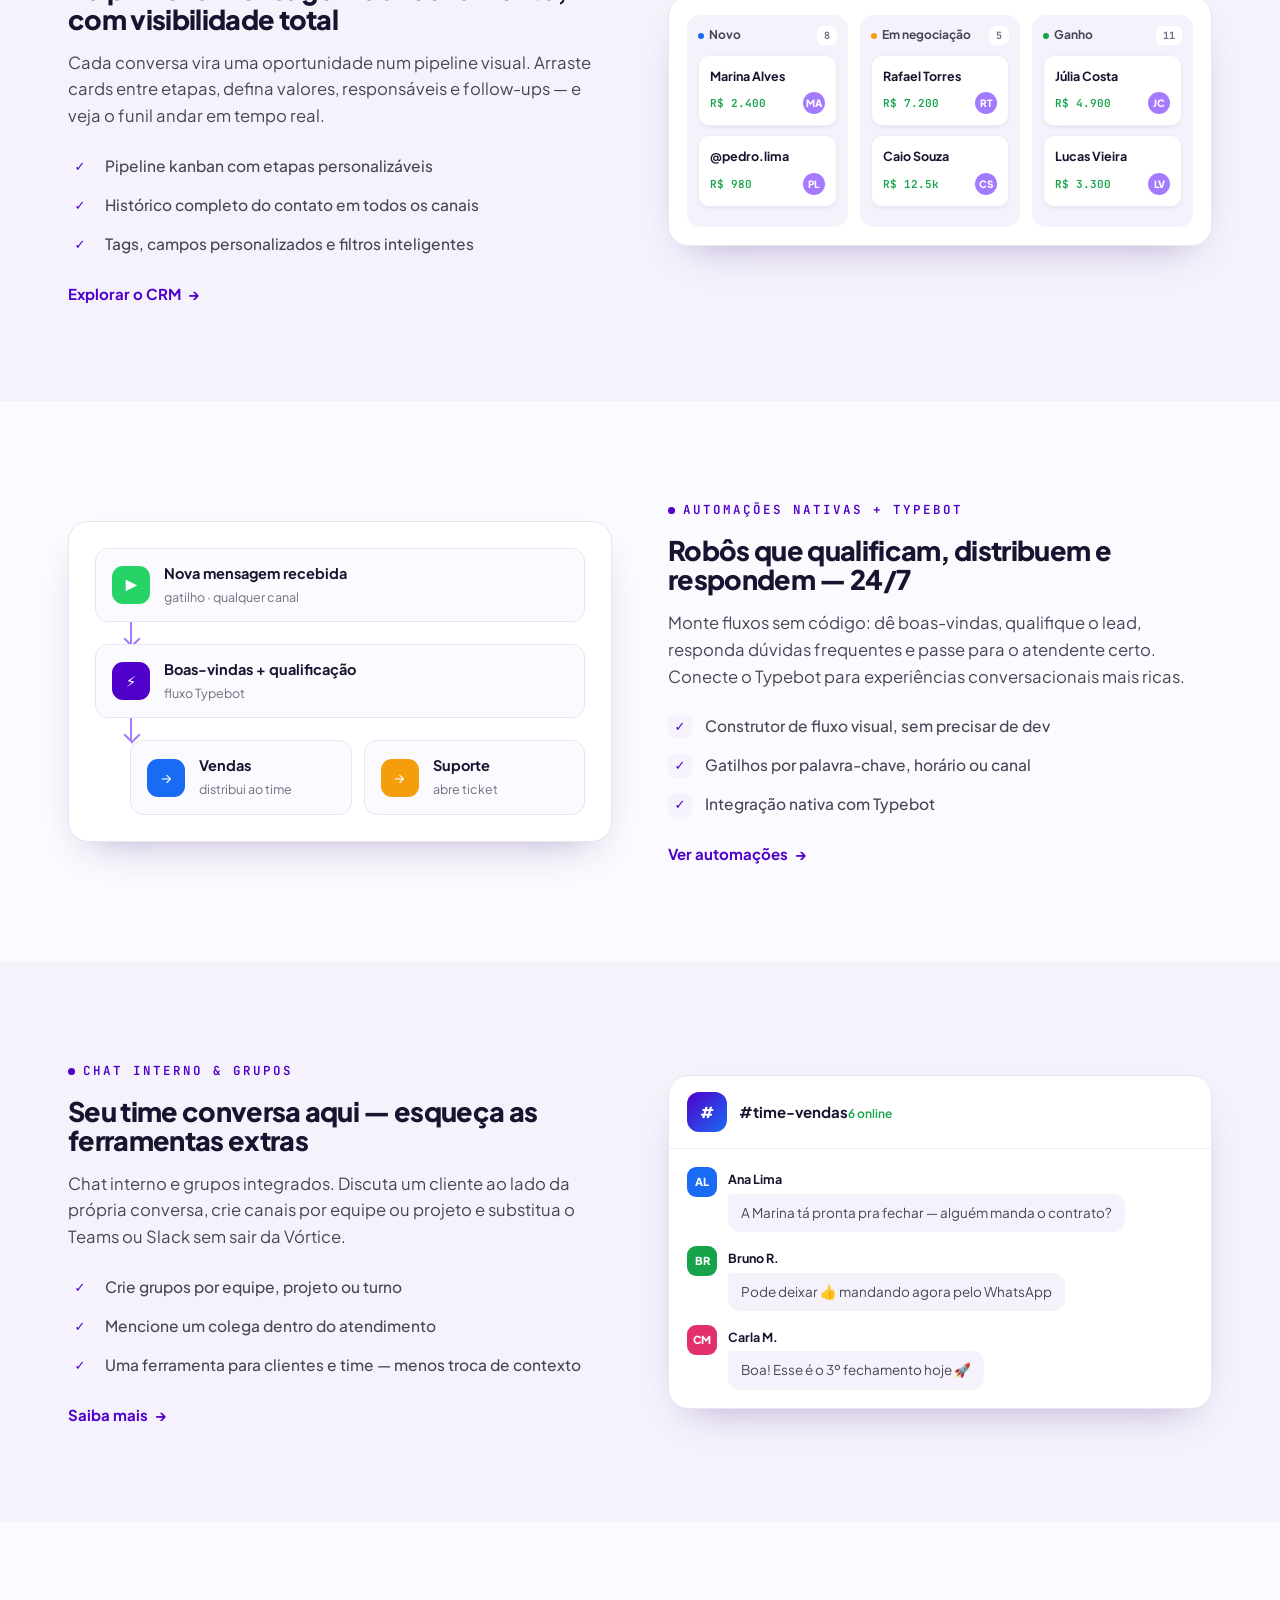
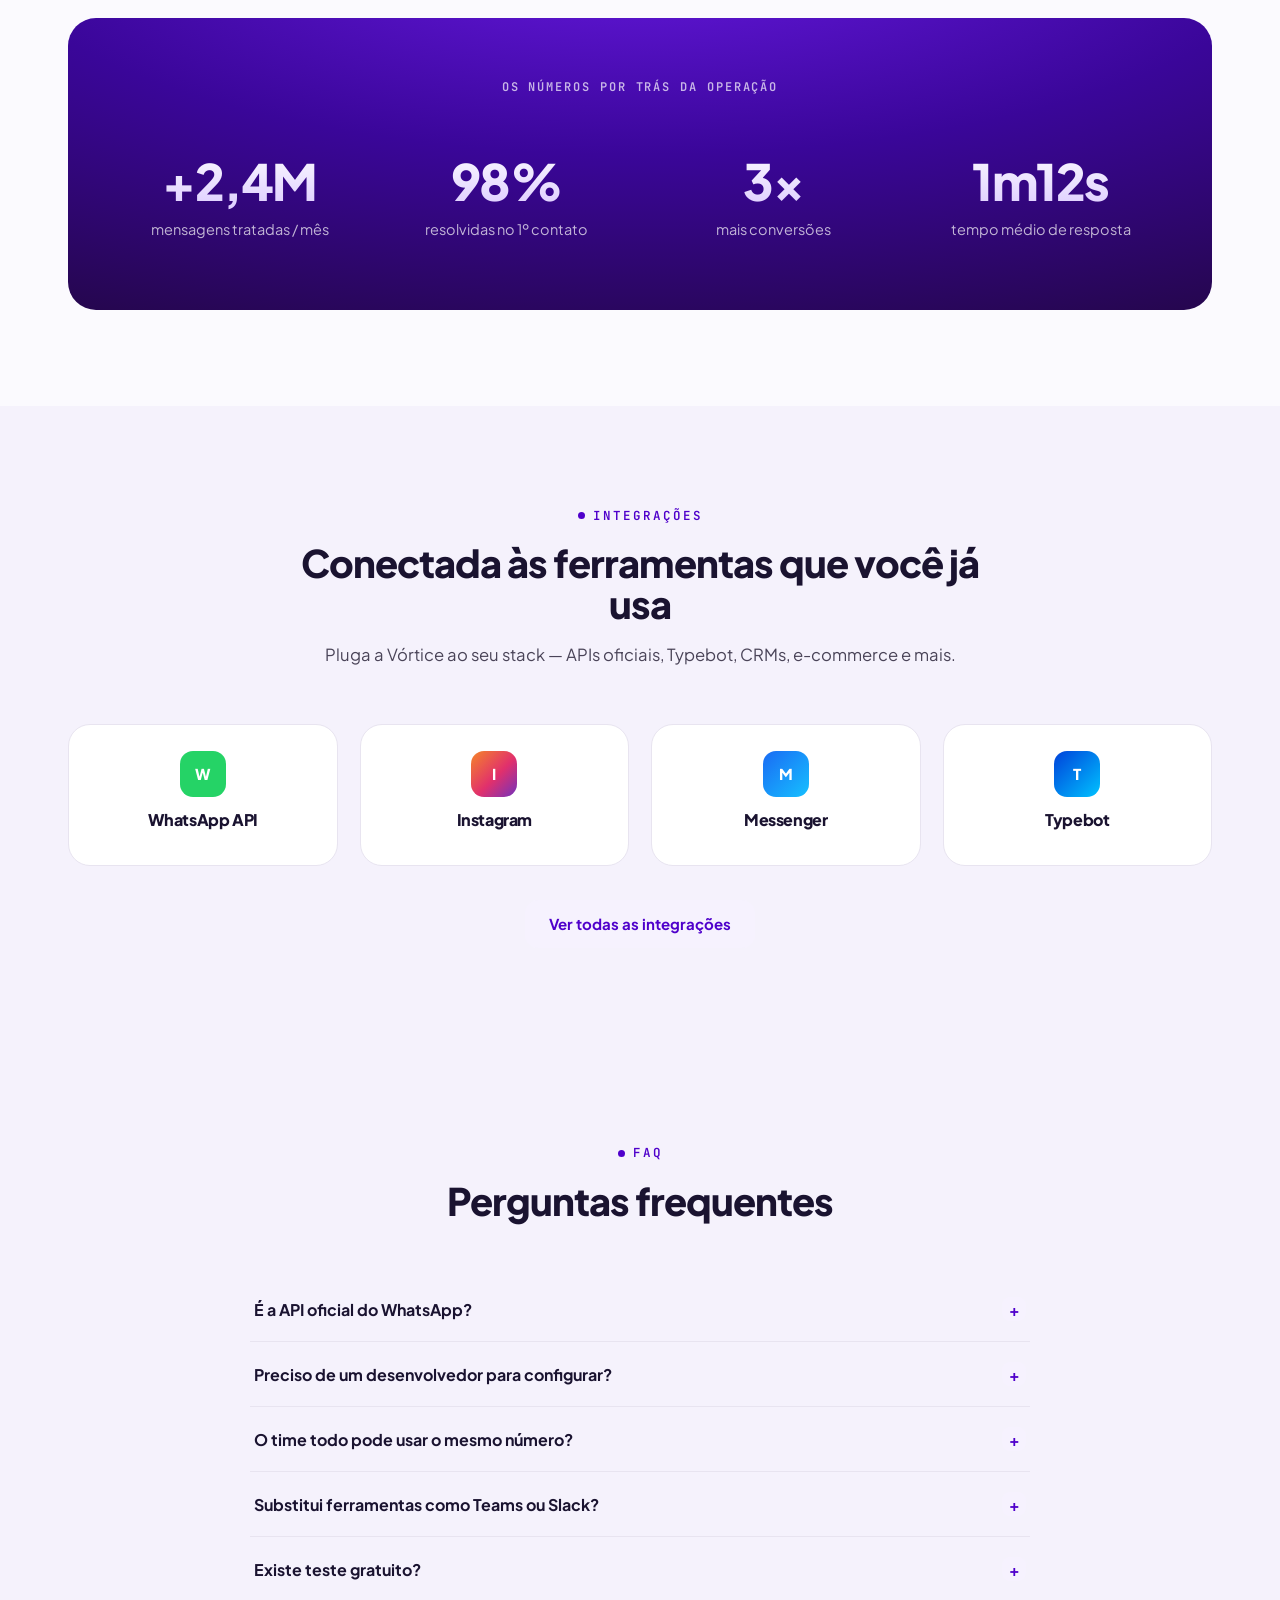
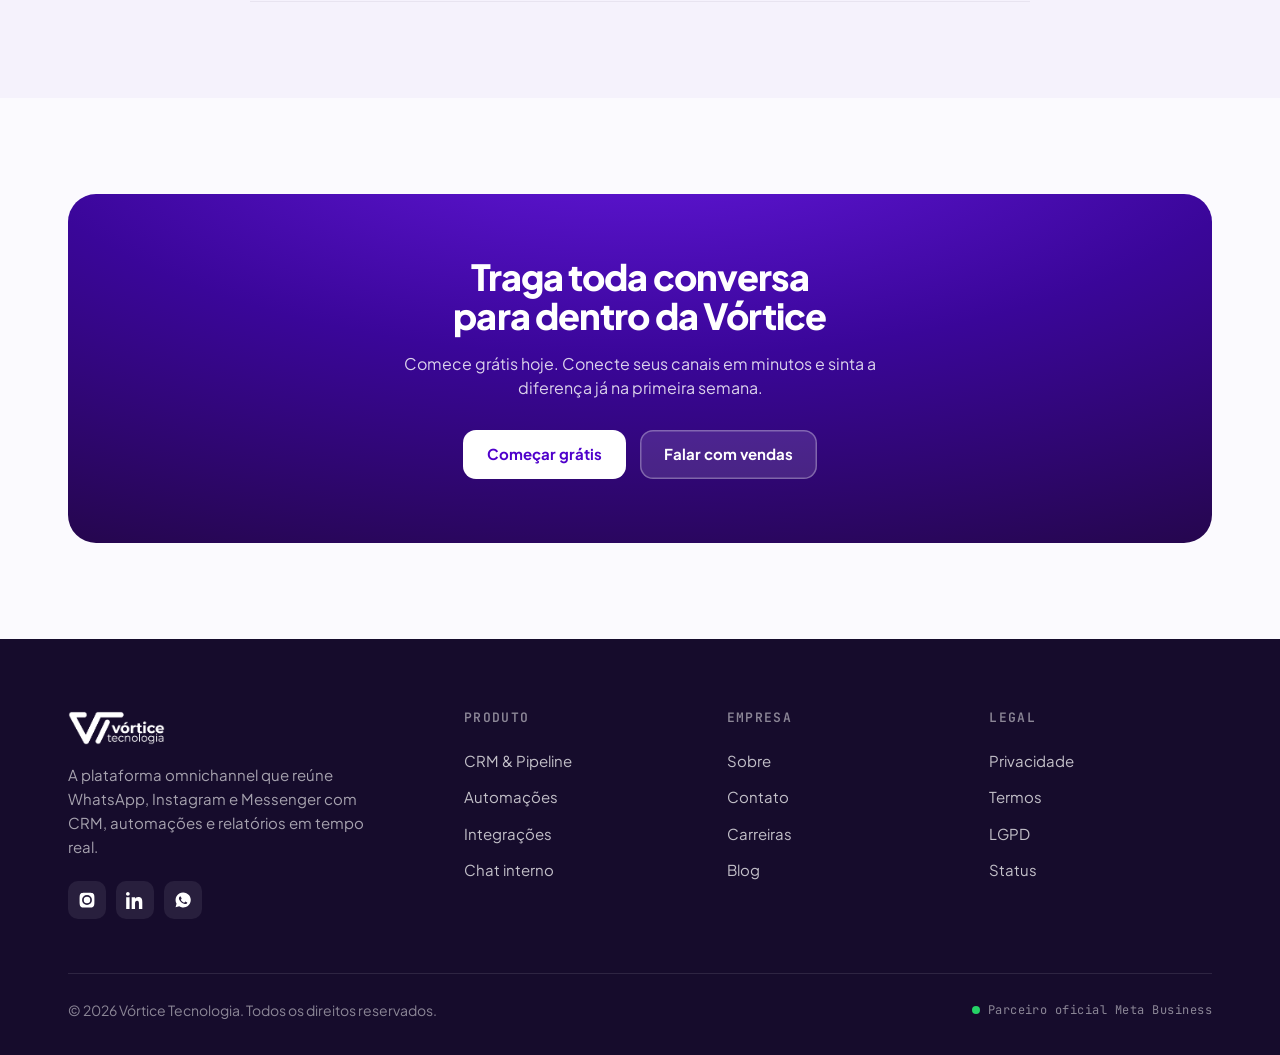
==== commit 8ff42e8d: "Mudancas de layout e botões" ====
--- a/index.html
+++ b/index.html
@@ -11,6 +11,8 @@
 <link rel="icon" href="favicon.ico" sizes="any">
 <link rel="icon" href="assets/favicon-32.png" type="image/png" sizes="32x32">
 <link rel="apple-touch-icon" href="assets/apple-touch-icon.png">
+<link rel="manifest" href="site.webmanifest">
+<meta name="theme-color" content="#4F00CB">
 <link rel="stylesheet" href="css/site.css">
 <style>
 /* ---------------- HOME specific ---------------- */
@@ -166,7 +168,7 @@
         <button data-lang="en">EN</button>
       </div>
       <div class="nav-cta">
-        <a href="https://vtec.vorticetecnologia.com.br/login" class="btn btn-ghost" data-en="Log in">Entrar</a>
+        <a href="https://app.vorticetecnologia.com.br" class="btn btn-ghost" data-en="Log in">Entrar</a>
         <a href="contato.html" class="btn btn-primary" data-en="Start free">Começar grátis</a>
       </div>
       <button class="nav-burger" aria-label="Menu"><span></span><span></span><span></span></button>
@@ -196,10 +198,10 @@
       </div>
       <div class="hero-trust">
         <div class="avs">
-          <span style="background:linear-gradient(135deg,#25D366,#0f8a43)">N</span>
-          <span style="background:linear-gradient(135deg,#E1306C,#7232BD)">O</span>
-          <span style="background:linear-gradient(135deg,#1A6BF4,#16C0FF)">L</span>
-          <span style="background:linear-gradient(135deg,#4F00CB,#A47BFF)">S</span>
+          <span style="background:linear-gradient(135deg,#25D366,#0f8a43)">M</span>
+          <span style="background:linear-gradient(135deg,#E1306C,#7232BD)">P</span>
+          <span style="background:linear-gradient(135deg,#1A6BF4,#16C0FF)">J</span>
+          <span style="background:linear-gradient(135deg,#4F00CB,#A47BFF)">R</span>
         </div>
         <div>
           <div class="stars">★★★★★</div>
@@ -259,16 +261,6 @@
   </div>
 </section>
 
-<!-- ============================ TRUSTED BY ============================ -->
-<section class="section-sm">
-  <div class="container">
-    <p class="eyebrow" style="text-align:center;margin-bottom:26px" data-en="Trusted by growing teams across Brazil">Confiança de times que crescem em todo o Brasil</p>
-    <div class="logos-row">
-      <span class="lg">Nexa</span><span class="lg">Órbita</span><span class="lg">Lumen</span><span class="lg">Sól</span><span class="lg">Vetor</span><span class="lg">Pulse</span>
-    </div>
-  </div>
-</section>
-
 <!-- ============================ OMNICHANNEL ============================ -->
 <section class="section">
   <div class="container">
@@ -322,12 +314,12 @@
           <div class="kcol">
             <div class="kh"><span><span class="kdot" style="background:#F59E0B"></span><span data-en="In progress">Em negociação</span></span><span class="cnt">5</span></div>
             <div class="kcard"><div class="kt">Rafael Torres</div><div class="kb"><span class="val">R$ 7.200</span><span class="av">RT</span></div></div>
-            <div class="kcard"><div class="kt">Clínica Sól</div><div class="kb"><span class="val">R$ 12.5k</span><span class="av">CS</span></div></div>
+            <div class="kcard"><div class="kt">Caio Souza</div><div class="kb"><span class="val">R$ 12.5k</span><span class="av">CS</span></div></div>
           </div>
           <div class="kcol">
             <div class="kh"><span><span class="kdot" style="background:#16A34A"></span><span data-en="Won">Ganho</span></span><span class="cnt">11</span></div>
             <div class="kcard"><div class="kt">Júlia Costa</div><div class="kb"><span class="val">R$ 4.900</span><span class="av">JC</span></div></div>
-            <div class="kcard"><div class="kt">Loja Vetor</div><div class="kb"><span class="val">R$ 3.300</span><span class="av">LV</span></div></div>
+            <div class="kcard"><div class="kt">Lucas Vieira</div><div class="kb"><span class="val">R$ 3.300</span><span class="av">LV</span></div></div>
           </div>
         </div>
       </div>
@@ -428,33 +420,6 @@
   </div>
 </section>
 
-<!-- ============================ TESTIMONIALS ============================ -->
-<section class="section">
-  <div class="container">
-    <div class="section-head reveal">
-      <span class="kicker" data-en="Customers">Clientes</span>
-      <h2 class="h-lg" data-en="Teams that turned chaos into process">Times que viraram o caos em processo</h2>
-    </div>
-    <div class="grid g-3 reveal">
-      <div class="tcard">
-        <div class="stars">★★★★★</div>
-        <q data-en="“We unified three channels into one inbox. Response time dropped from hours to minutes and nothing slips through anymore.”">“Unificamos três canais numa caixa só. O tempo de resposta caiu de horas para minutos e nada mais escapa.”</q>
-        <div class="who"><div class="av">RM</div><div><b>Renata Moraes</b><span data-en="Head of Customer · Nexa">Head de Atendimento · Nexa</span></div></div>
-      </div>
-      <div class="tcard">
-        <div class="stars">★★★★★</div>
-        <q data-en="“The pipeline gave us visibility we never had. We can finally see where deals get stuck and act on it.”">“O pipeline nos deu uma visibilidade que nunca tivemos. Enfim dá pra ver onde a venda trava e agir.”</q>
-        <div class="who"><div class="av">FG</div><div><b>Felipe Gomes</b><span data-en="Sales Lead · Órbita">Líder de Vendas · Órbita</span></div></div>
-      </div>
-      <div class="tcard">
-        <div class="stars">★★★★★</div>
-        <q data-en="“Native automation plus Typebot handles 60% of first contacts. The team focuses on what really matters.”">“Automação nativa com Typebot resolve 60% dos primeiros contatos. O time foca no que importa.”</q>
-        <div class="who"><div class="av">CT</div><div><b>Camila Tavares</b><span data-en="COO · Lumen">COO · Lumen</span></div></div>
-      </div>
-    </div>
-  </div>
-</section>
-
 <!-- ============================ FAQ ============================ -->
 <section class="section bg-soft">
   <div class="container">
--- a/css/site.css
+++ b/css/site.css
@@ -92,7 +92,8 @@
 .nav{position:sticky;top:0;z-index:60;background:rgba(251,250,254,.82);backdrop-filter:saturate(160%) blur(14px);border-bottom:1px solid transparent;transition:border-color .2s,box-shadow .2s;}
 .nav.scrolled{border-bottom-color:var(--line);box-shadow:0 6px 22px -18px rgba(60,30,120,.4);}
 .nav-inner{max-width:var(--maxw);margin:0 auto;padding:14px 28px;display:flex;align-items:center;gap:30px;}
-.nav-logo{height:30px;flex-shrink:0;}
+.nav-inner>a:first-child{display:flex;align-items:center;flex:0 0 auto;}
+.nav-logo{display:block;width:auto;height:30px;max-width:none;object-fit:contain;flex-shrink:0;}
 .nav-links{display:flex;align-items:center;gap:4px;margin-left:6px;}
 .nav-links a{font-size:13.5px;font-weight:600;color:var(--ink-2);padding:8px 12px;border-radius:9px;transition:background .15s,color .15s;}
 .nav-links a:hover{background:var(--violet-50);color:var(--violet);}
@@ -292,8 +293,9 @@
 }
 @media(max-width:860px){
   body{font-size:15px;}
-  .nav-links,.nav-cta .btn-ghost{display:none;}
+  .nav-links,.nav-cta{display:none;}
   .nav-burger{display:flex;}
+  .nav-logo{width:auto;height:clamp(25px,7vw,30px);}
   .section{padding:60px 0;}
   .section-sm{padding:44px 0;}
   .g-3,.g-2{grid-template-columns:1fr;}
@@ -350,5 +352,5 @@
   /* faq tighter */
   .faq-q{font-size:14.5px;padding:16px 4px;}
   /* nav padding tighter */
-  .nav-inner{padding:12px 16px;}
-}
+  .nav-inner{padding:12px 16px;gap:16px;}
+}
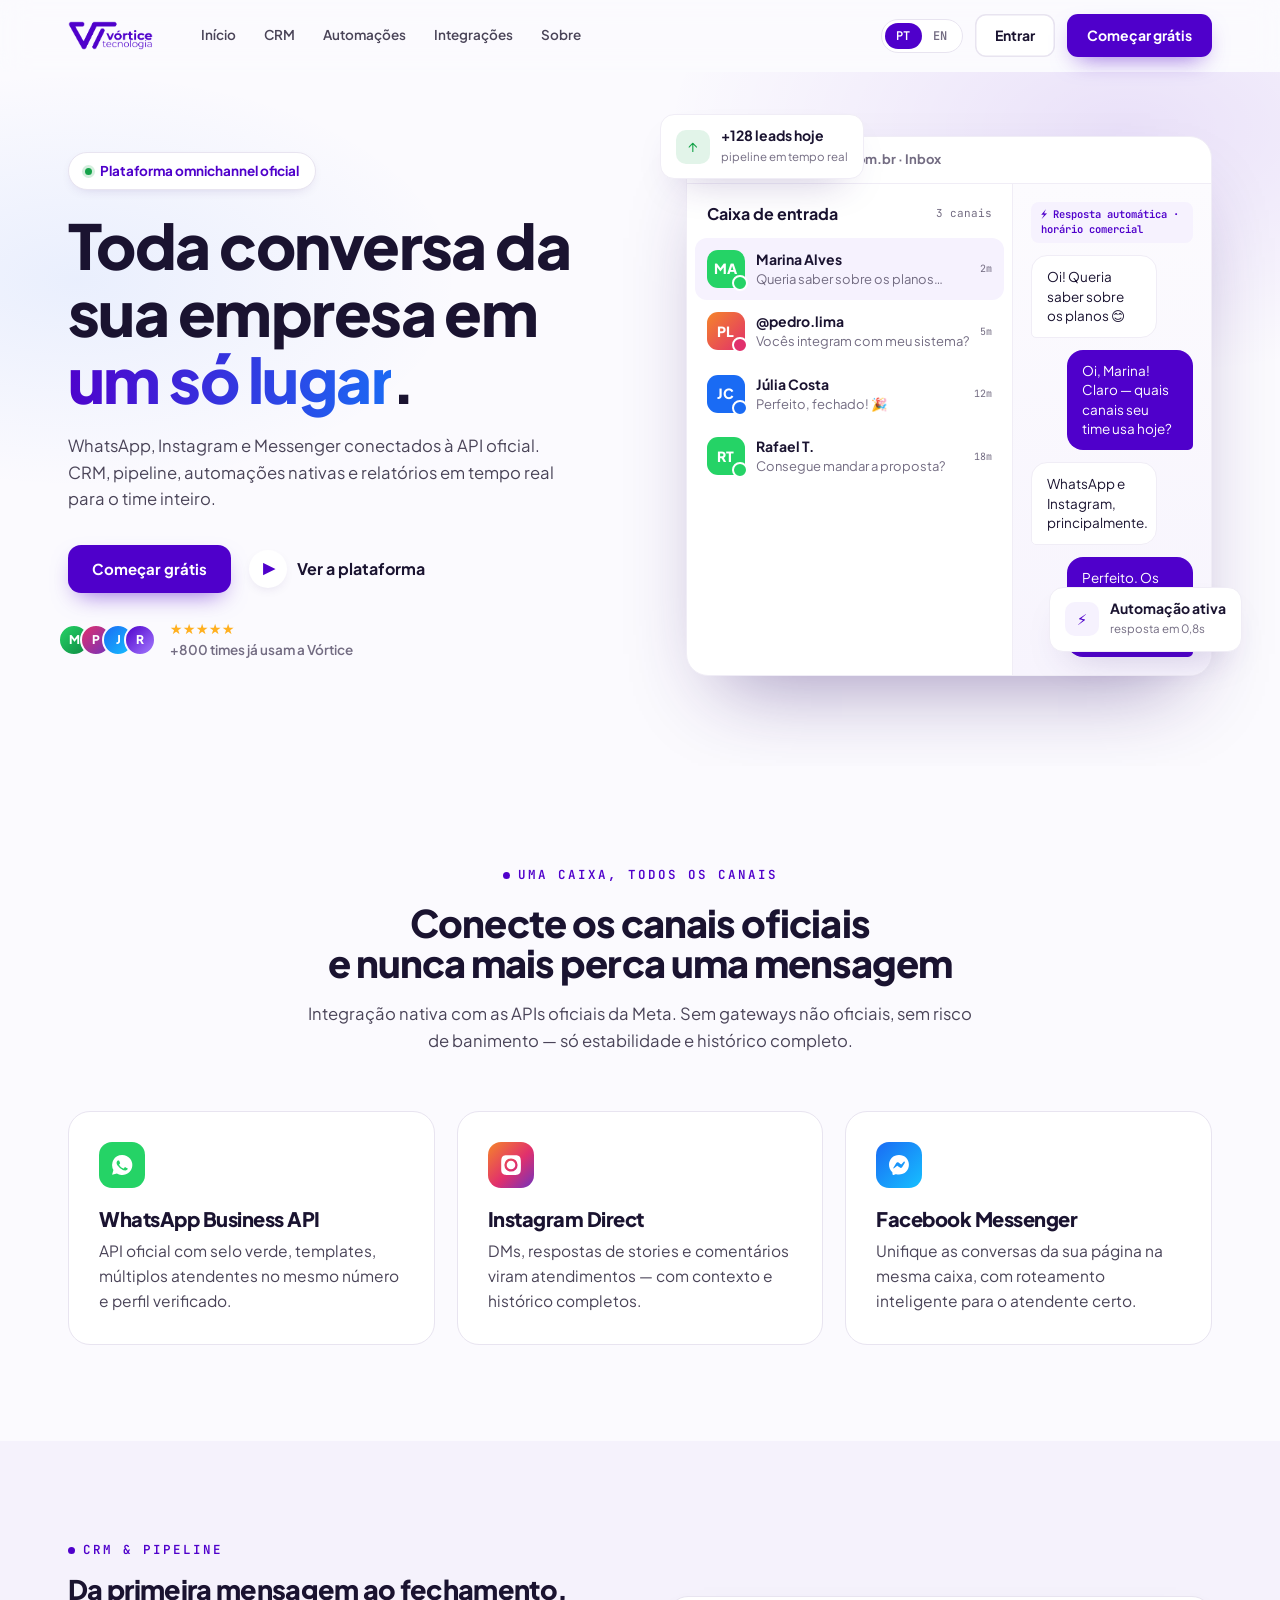
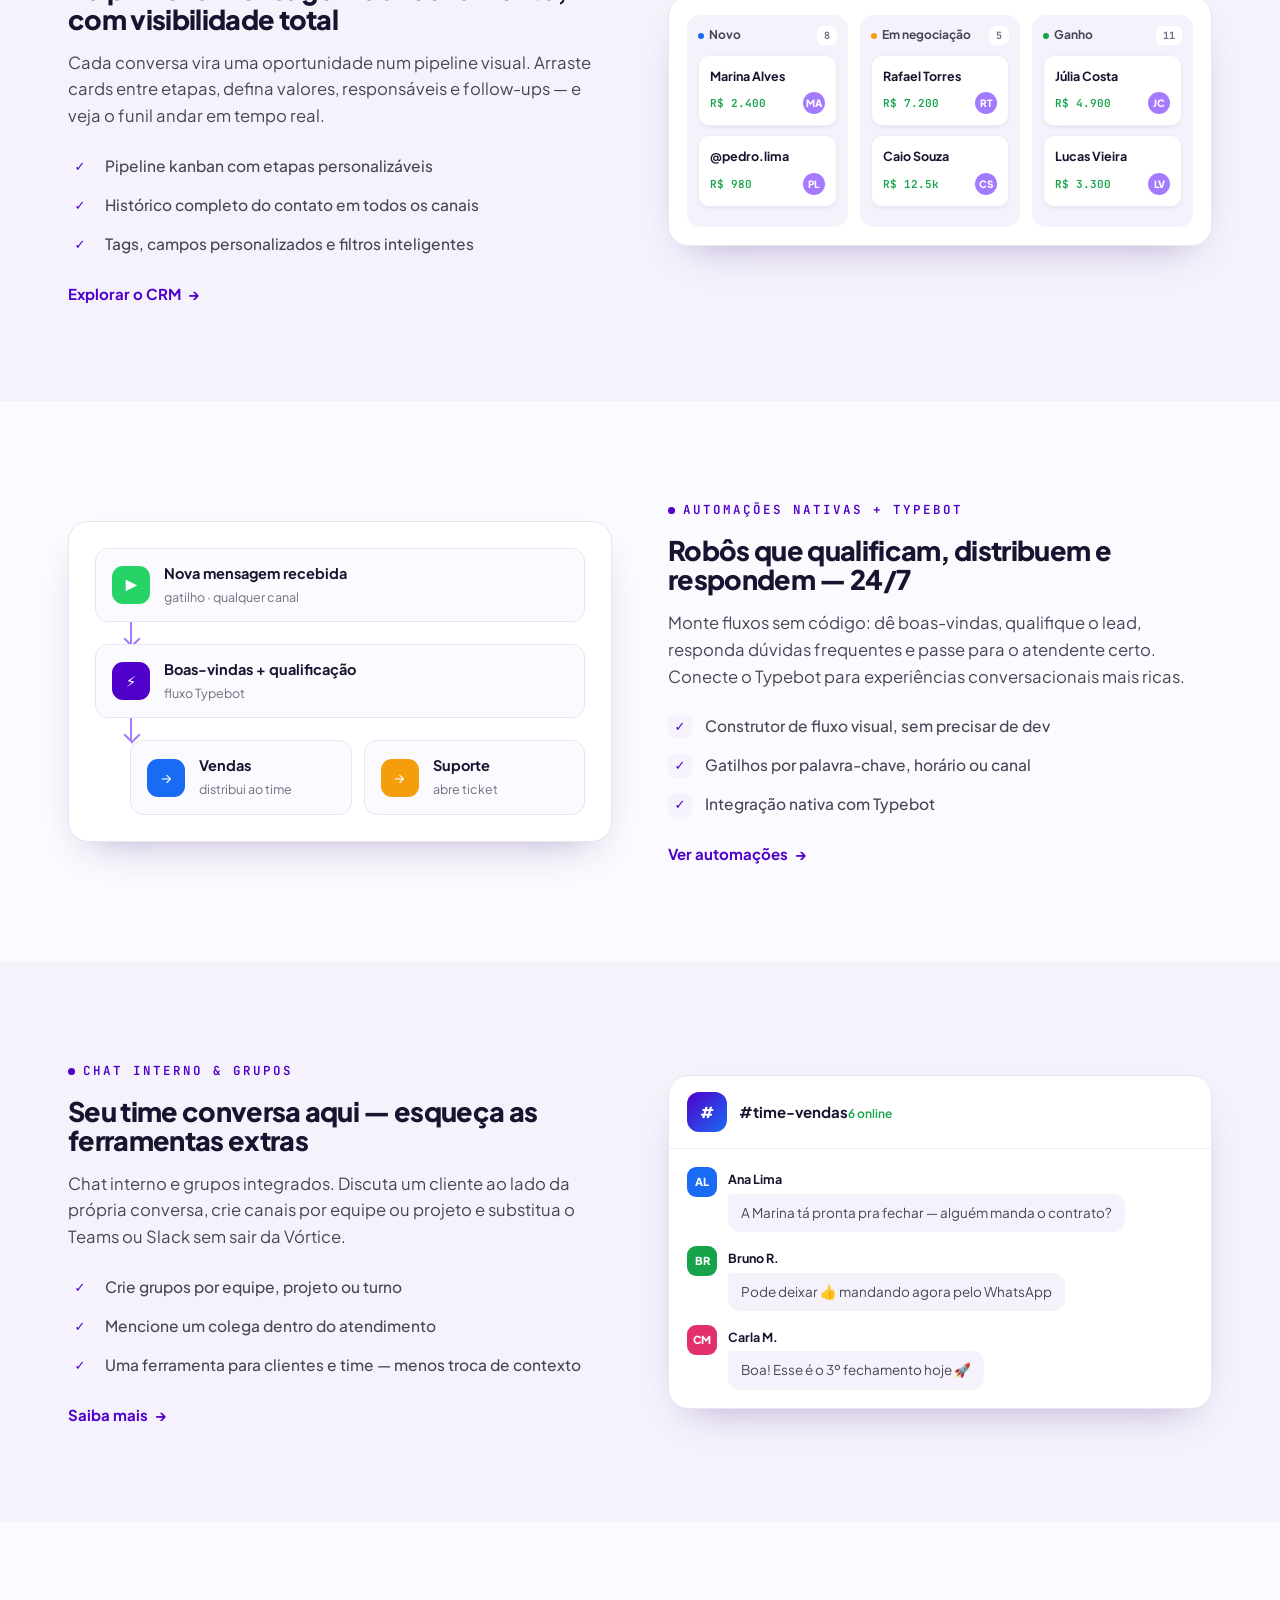
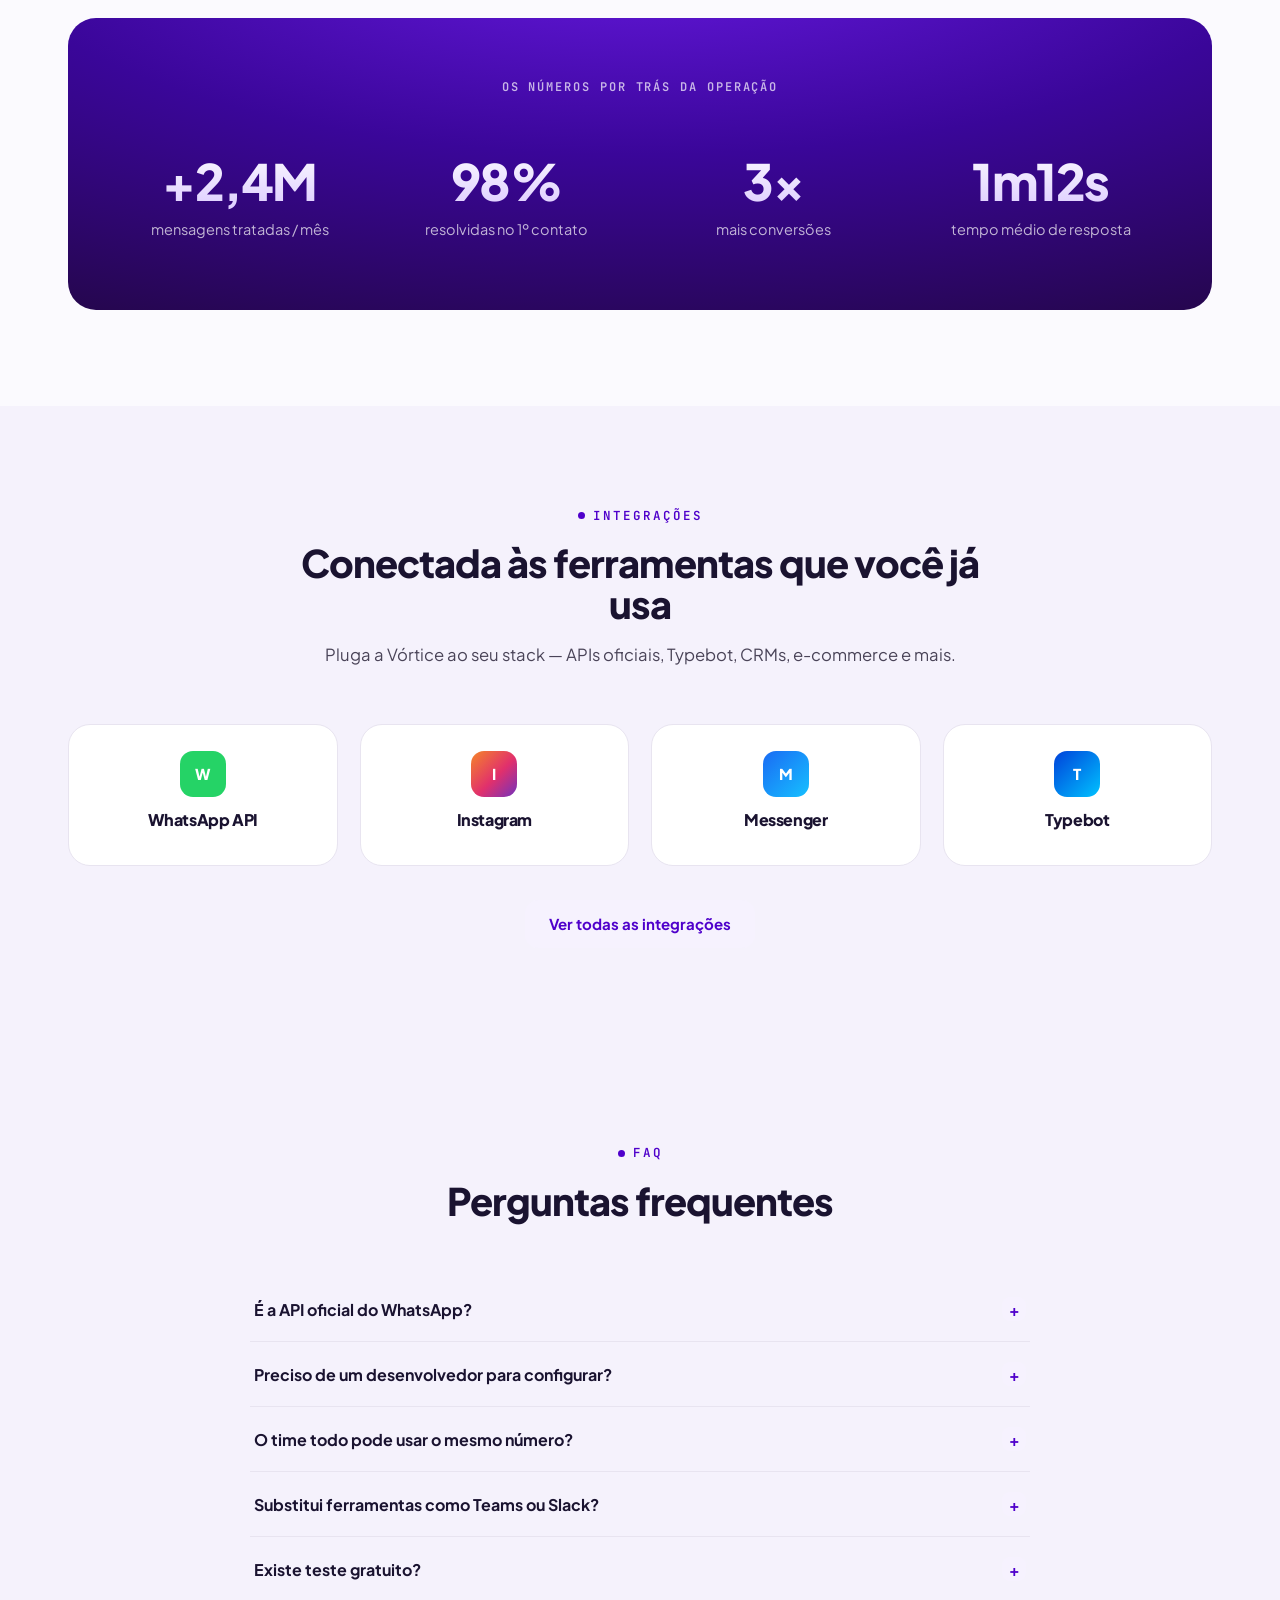
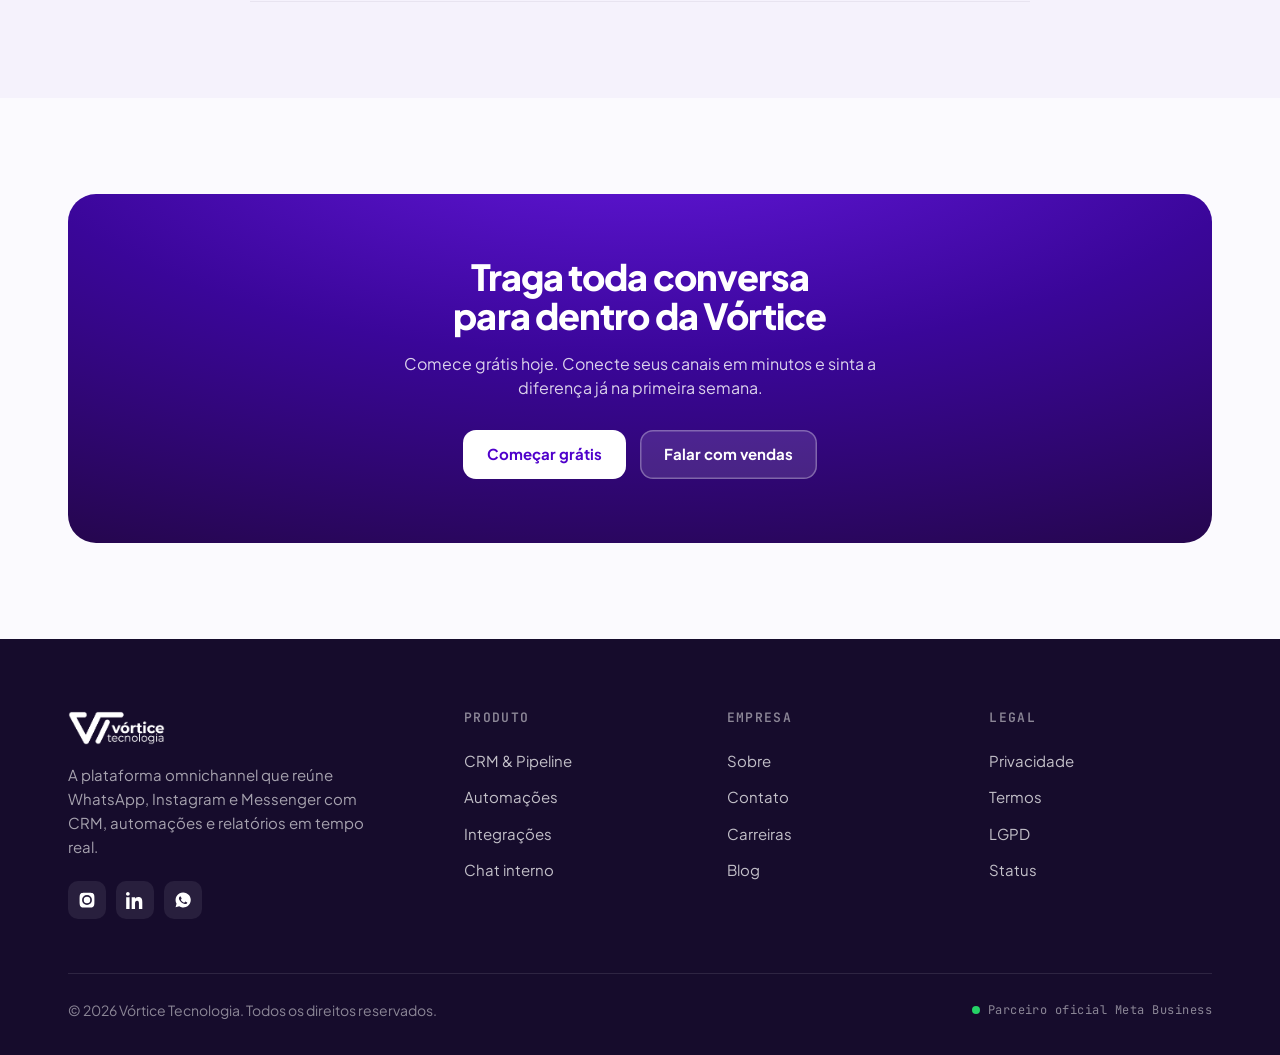
==== commit b29599e5: "Atualizacao pro blog" ====
--- a/index.html
+++ b/index.html
@@ -154,13 +154,13 @@
 <!-- ============================ NAV ============================ -->
 <header class="nav">
   <div class="nav-inner">
-    <a href="index.html"><img src="assets/vortice-logo.png" alt="Vórtice Tecnologia" class="nav-logo"></a>
+    <a href="/"><img src="assets/vortice-logo.png" alt="Vórtice Tecnologia" class="nav-logo"></a>
     <nav class="nav-links">
-      <a href="index.html" data-en="Home">Início</a>
-      <a href="crm.html" data-en="CRM">CRM</a>
-      <a href="automacoes.html" data-en="Automation">Automações</a>
-      <a href="integracoes.html" data-en="Integrations">Integrações</a>
-      <a href="sobre.html" data-en="Company">Sobre</a>
+      <a href="/" data-en="Home">Início</a>
+      <a href="crm" data-en="CRM">CRM</a>
+      <a href="automacoes" data-en="Automation">Automações</a>
+      <a href="integracoes" data-en="Integrations">Integrações</a>
+      <a href="sobre" data-en="Company">Sobre</a>
     </nav>
     <div class="nav-right">
       <div class="lang-toggle">
@@ -169,20 +169,20 @@
       </div>
       <div class="nav-cta">
         <a href="https://app.vorticetecnologia.com.br" class="btn btn-ghost" data-en="Log in">Entrar</a>
-        <a href="contato.html" class="btn btn-primary" data-en="Start free">Começar grátis</a>
+        <a href="contato" class="btn btn-primary" data-en="Start free">Começar grátis</a>
       </div>
       <button class="nav-burger" aria-label="Menu"><span></span><span></span><span></span></button>
     </div>
   </div>
 </header>
 <div class="nav-mobile">
-  <a href="index.html" data-en="Home">Início</a>
-  <a href="crm.html" data-en="CRM">CRM</a>
-  <a href="automacoes.html" data-en="Automation">Automações</a>
-  <a href="integracoes.html" data-en="Integrations">Integrações</a>
-  <a href="sobre.html" data-en="Company">Sobre</a>
-  <a href="contato.html" data-en="Contact">Contato</a>
-  <a href="contato.html" class="btn btn-primary" data-en="Start free">Começar grátis</a>
+  <a href="/" data-en="Home">Início</a>
+  <a href="crm" data-en="CRM">CRM</a>
+  <a href="automacoes" data-en="Automation">Automações</a>
+  <a href="integracoes" data-en="Integrations">Integrações</a>
+  <a href="sobre" data-en="Company">Sobre</a>
+  <a href="contato" data-en="Contact">Contato</a>
+  <a href="contato" class="btn btn-primary" data-en="Start free">Começar grátis</a>
 </div>
 
 <!-- ============================ HERO ============================ -->
@@ -193,8 +193,8 @@
       <h1 data-en-html="Every conversation in your company, in <span class='grad-text'>one place</span>.">Toda conversa da sua empresa em <span class="grad-text">um só lugar</span>.</h1>
       <p class="lead" data-en="WhatsApp, Instagram and Messenger connected through the official APIs. CRM, pipeline, native automations and real-time reports for your whole team.">WhatsApp, Instagram e Messenger conectados à API oficial. CRM, pipeline, automações nativas e relatórios em tempo real para o time inteiro.</p>
       <div class="hero-cta">
-        <a href="contato.html" class="btn btn-primary btn-lg" data-en="Start free">Começar grátis</a>
-        <a href="crm.html" class="hero-demo"><span class="play">▶</span><span data-en="See the platform">Ver a plataforma</span></a>
+        <a href="contato" class="btn btn-primary btn-lg" data-en="Start free">Começar grátis</a>
+        <a href="crm" class="hero-demo"><span class="play">▶</span><span data-en="See the platform">Ver a plataforma</span></a>
       </div>
       <div class="hero-trust">
         <div class="avs">
@@ -302,7 +302,7 @@
           <li><span class="ck">✓</span><span data-en="Full contact history across all channels">Histórico completo do contato em todos os canais</span></li>
           <li><span class="ck">✓</span><span data-en="Tags, custom fields and smart filters">Tags, campos personalizados e filtros inteligentes</span></li>
         </ul>
-        <a href="crm.html" class="btn-link" style="margin-top:26px"><span data-en="Explore the CRM">Explorar o CRM</span> <span class="arr">→</span></a>
+        <a href="crm" class="btn-link" style="margin-top:26px"><span data-en="Explore the CRM">Explorar o CRM</span> <span class="arr">→</span></a>
       </div>
       <div class="feat-media">
         <div class="kan reveal">
@@ -340,7 +340,7 @@
           <li><span class="ck">✓</span><span data-en="Triggers by keyword, schedule or channel">Gatilhos por palavra-chave, horário ou canal</span></li>
           <li><span class="ck">✓</span><span data-en="Native Typebot integration">Integração nativa com Typebot</span></li>
         </ul>
-        <a href="automacoes.html" class="btn-link" style="margin-top:26px"><span data-en="See automations">Ver automações</span> <span class="arr">→</span></a>
+        <a href="automacoes" class="btn-link" style="margin-top:26px"><span data-en="See automations">Ver automações</span> <span class="arr">→</span></a>
       </div>
       <div class="feat-media">
         <div class="flow reveal">
@@ -371,7 +371,7 @@
           <li><span class="ck">✓</span><span data-en="Mention a colleague inside a customer ticket">Mencione um colega dentro do atendimento</span></li>
           <li><span class="ck">✓</span><span data-en="One tool for customers and team — less context-switching">Uma ferramenta para clientes e time — menos troca de contexto</span></li>
         </ul>
-        <a href="crm.html" class="btn-link" style="margin-top:26px"><span data-en="Learn more">Saiba mais</span> <span class="arr">→</span></a>
+        <a href="crm" class="btn-link" style="margin-top:26px"><span data-en="Learn more">Saiba mais</span> <span class="arr">→</span></a>
       </div>
       <div class="feat-media">
         <div class="groups reveal">
@@ -416,7 +416,7 @@
       <div class="fcard" style="text-align:center;padding:26px"><div class="chan ms" style="margin:0 auto 14px">M</div><h3 style="font-size:16px">Messenger</h3></div>
       <div class="fcard" style="text-align:center;padding:26px"><div class="chan" style="margin:0 auto 14px;background:linear-gradient(135deg,#0042DA,#00C2FF)">T</div><h3 style="font-size:16px">Typebot</h3></div>
     </div>
-    <div style="text-align:center;margin-top:34px" class="reveal"><a href="integracoes.html" class="btn btn-soft btn-lg"><span data-en="See all integrations">Ver todas as integrações</span></a></div>
+    <div style="text-align:center;margin-top:34px" class="reveal"><a href="integracoes" class="btn btn-soft btn-lg"><span data-en="See all integrations">Ver todas as integrações</span></a></div>
   </div>
 </section>
 
@@ -444,8 +444,8 @@
       <h2 data-en-html="Bring every conversation<br>into the Vórtice">Traga toda conversa<br>para dentro da Vórtice</h2>
       <p data-en="Start free today. Connect your channels in minutes and feel the difference in the first week.">Comece grátis hoje. Conecte seus canais em minutos e sinta a diferença já na primeira semana.</p>
       <div class="btn-row">
-        <a href="contato.html" class="btn btn-lg" style="background:#fff;color:var(--violet)"><span data-en="Start free">Começar grátis</span></a>
-        <a href="contato.html" class="btn btn-lg" style="background:rgba(255,255,255,.12);color:#fff;box-shadow:inset 0 0 0 1.5px rgba(255,255,255,.3)"><span data-en="Talk to sales">Falar com vendas</span></a>
+        <a href="contato" class="btn btn-lg" style="background:#fff;color:var(--violet)"><span data-en="Start free">Começar grátis</span></a>
+        <a href="contato" class="btn btn-lg" style="background:rgba(255,255,255,.12);color:#fff;box-shadow:inset 0 0 0 1.5px rgba(255,255,255,.3)"><span data-en="Talk to sales">Falar com vendas</span></a>
       </div>
     </div>
   </div>
@@ -466,17 +466,17 @@
       </div>
       <div class="footer-col">
         <h4 data-en="Product">Produto</h4>
-        <a href="crm.html" data-en="CRM & Pipeline">CRM & Pipeline</a>
-        <a href="automacoes.html" data-en="Automation">Automações</a>
-        <a href="integracoes.html" data-en="Integrations">Integrações</a>
-        <a href="crm.html" data-en="Internal chat">Chat interno</a>
+        <a href="crm" data-en="CRM & Pipeline">CRM & Pipeline</a>
+        <a href="automacoes" data-en="Automation">Automações</a>
+        <a href="integracoes" data-en="Integrations">Integrações</a>
+        <a href="crm" data-en="Internal chat">Chat interno</a>
       </div>
       <div class="footer-col">
         <h4 data-en="Company">Empresa</h4>
-        <a href="sobre.html" data-en="About">Sobre</a>
-        <a href="contato.html" data-en="Contact">Contato</a>
-        <a href="contato.html" data-en="Careers">Carreiras</a>
-        <a href="sobre.html" data-en="Blog">Blog</a>
+        <a href="sobre" data-en="About">Sobre</a>
+        <a href="contato" data-en="Contact">Contato</a>
+        <a href="contato" data-en="Careers">Carreiras</a>
+        <a href="https://blog.vorticetecnologia.com.br" data-en="Blog">Blog</a>
       </div>
       <div class="footer-col">
         <h4 data-en="Legal">Legal</h4>
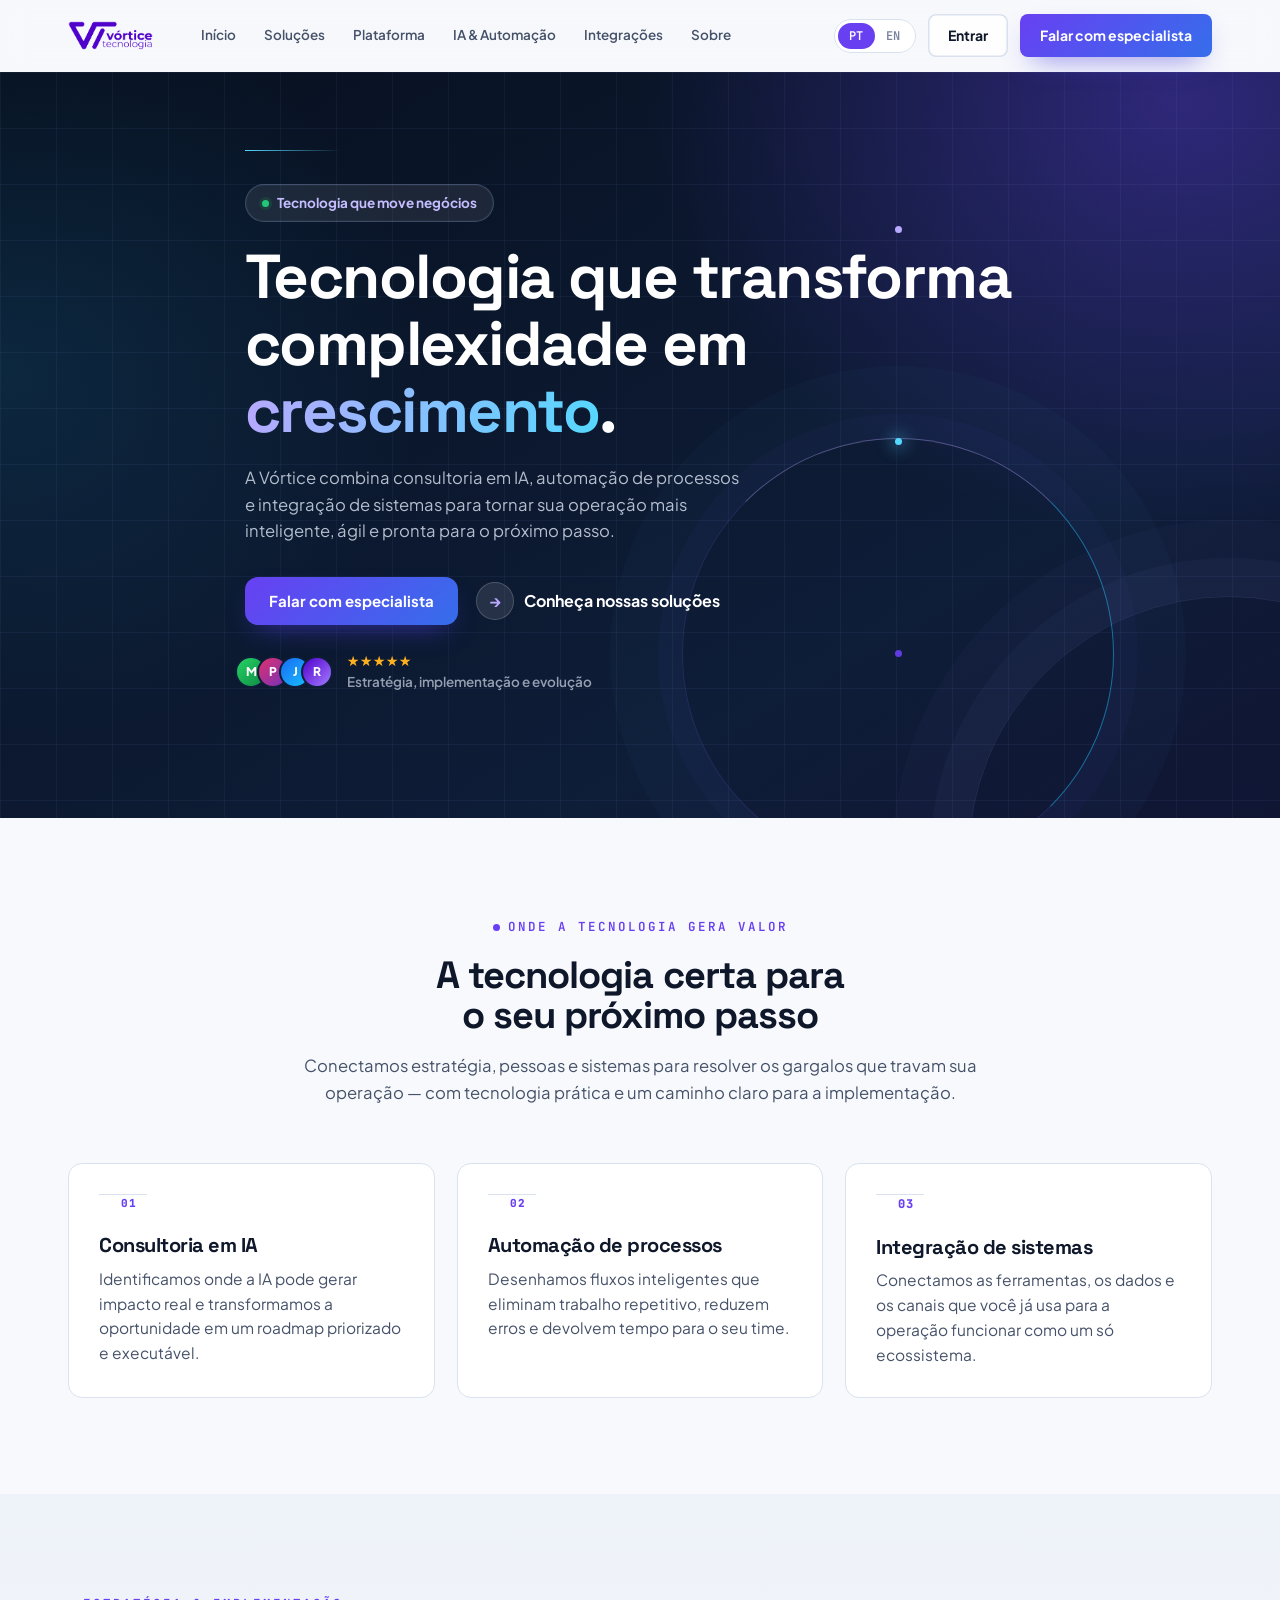
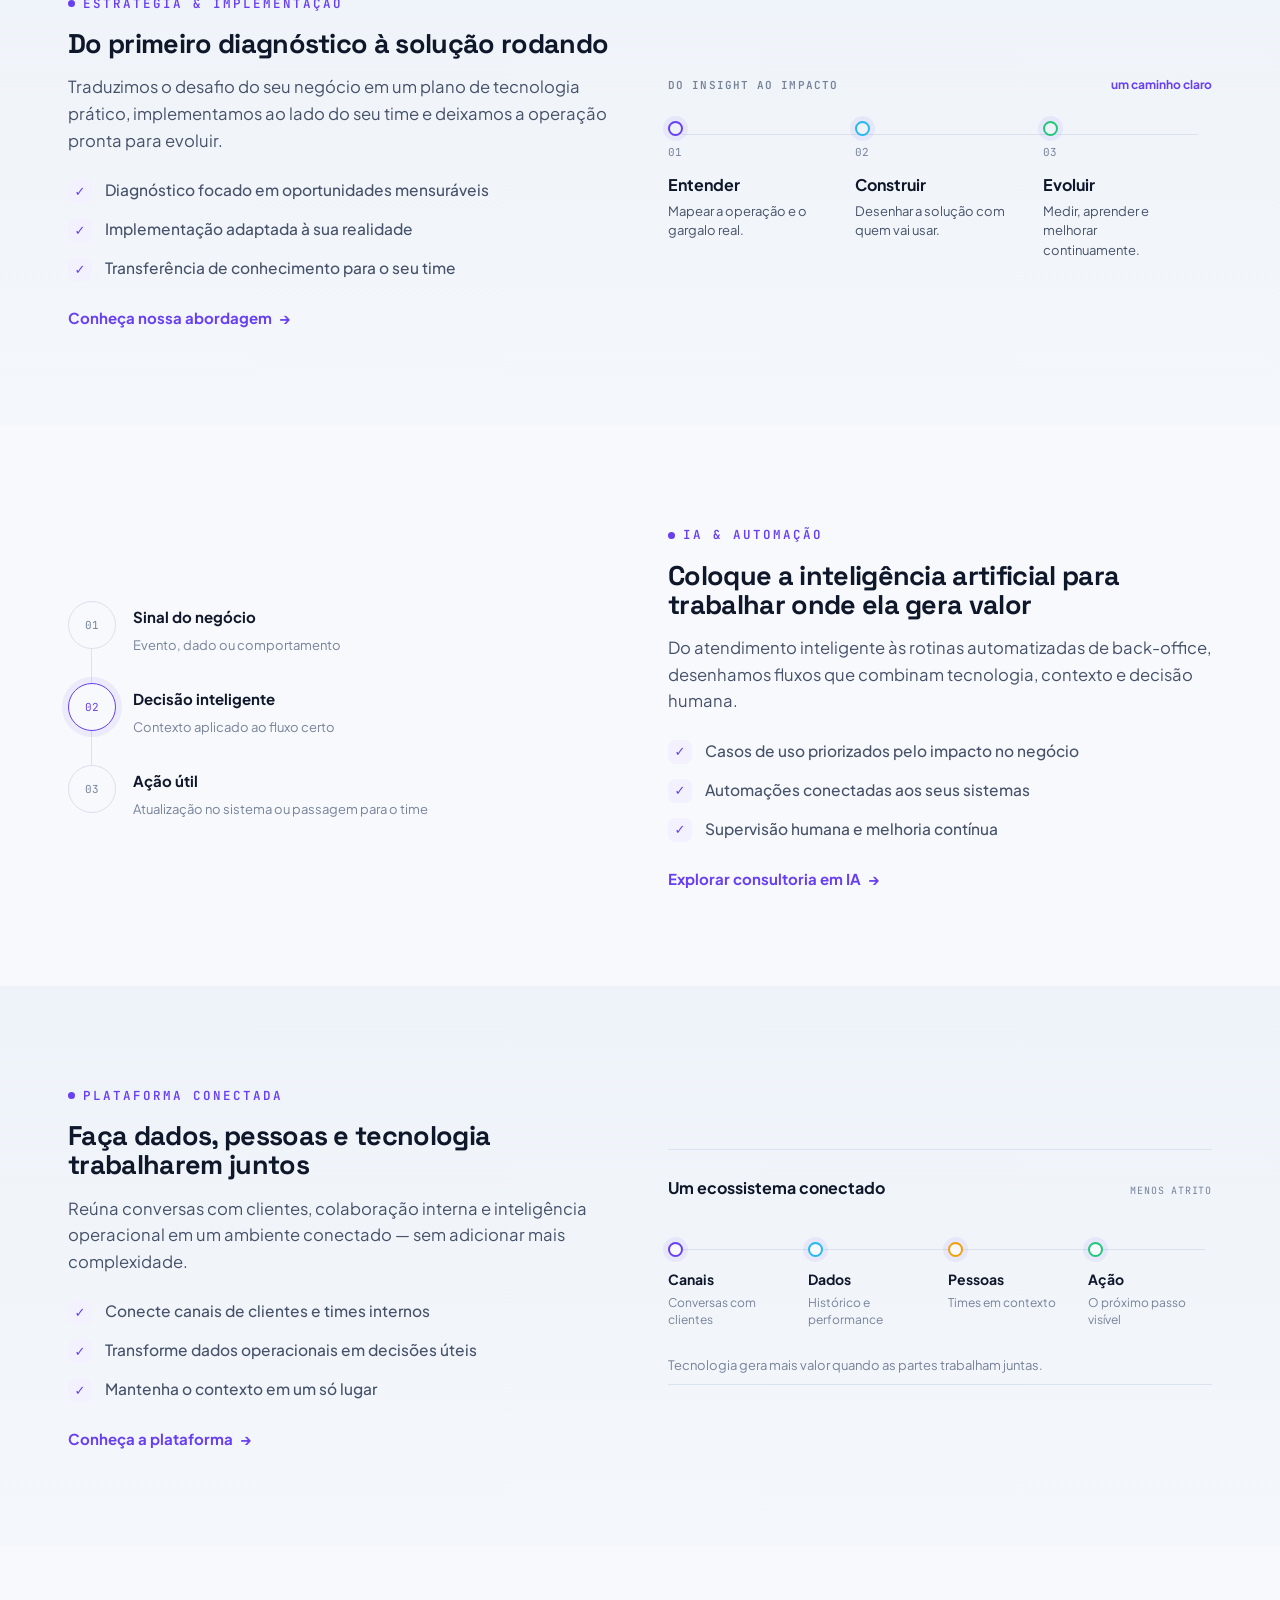
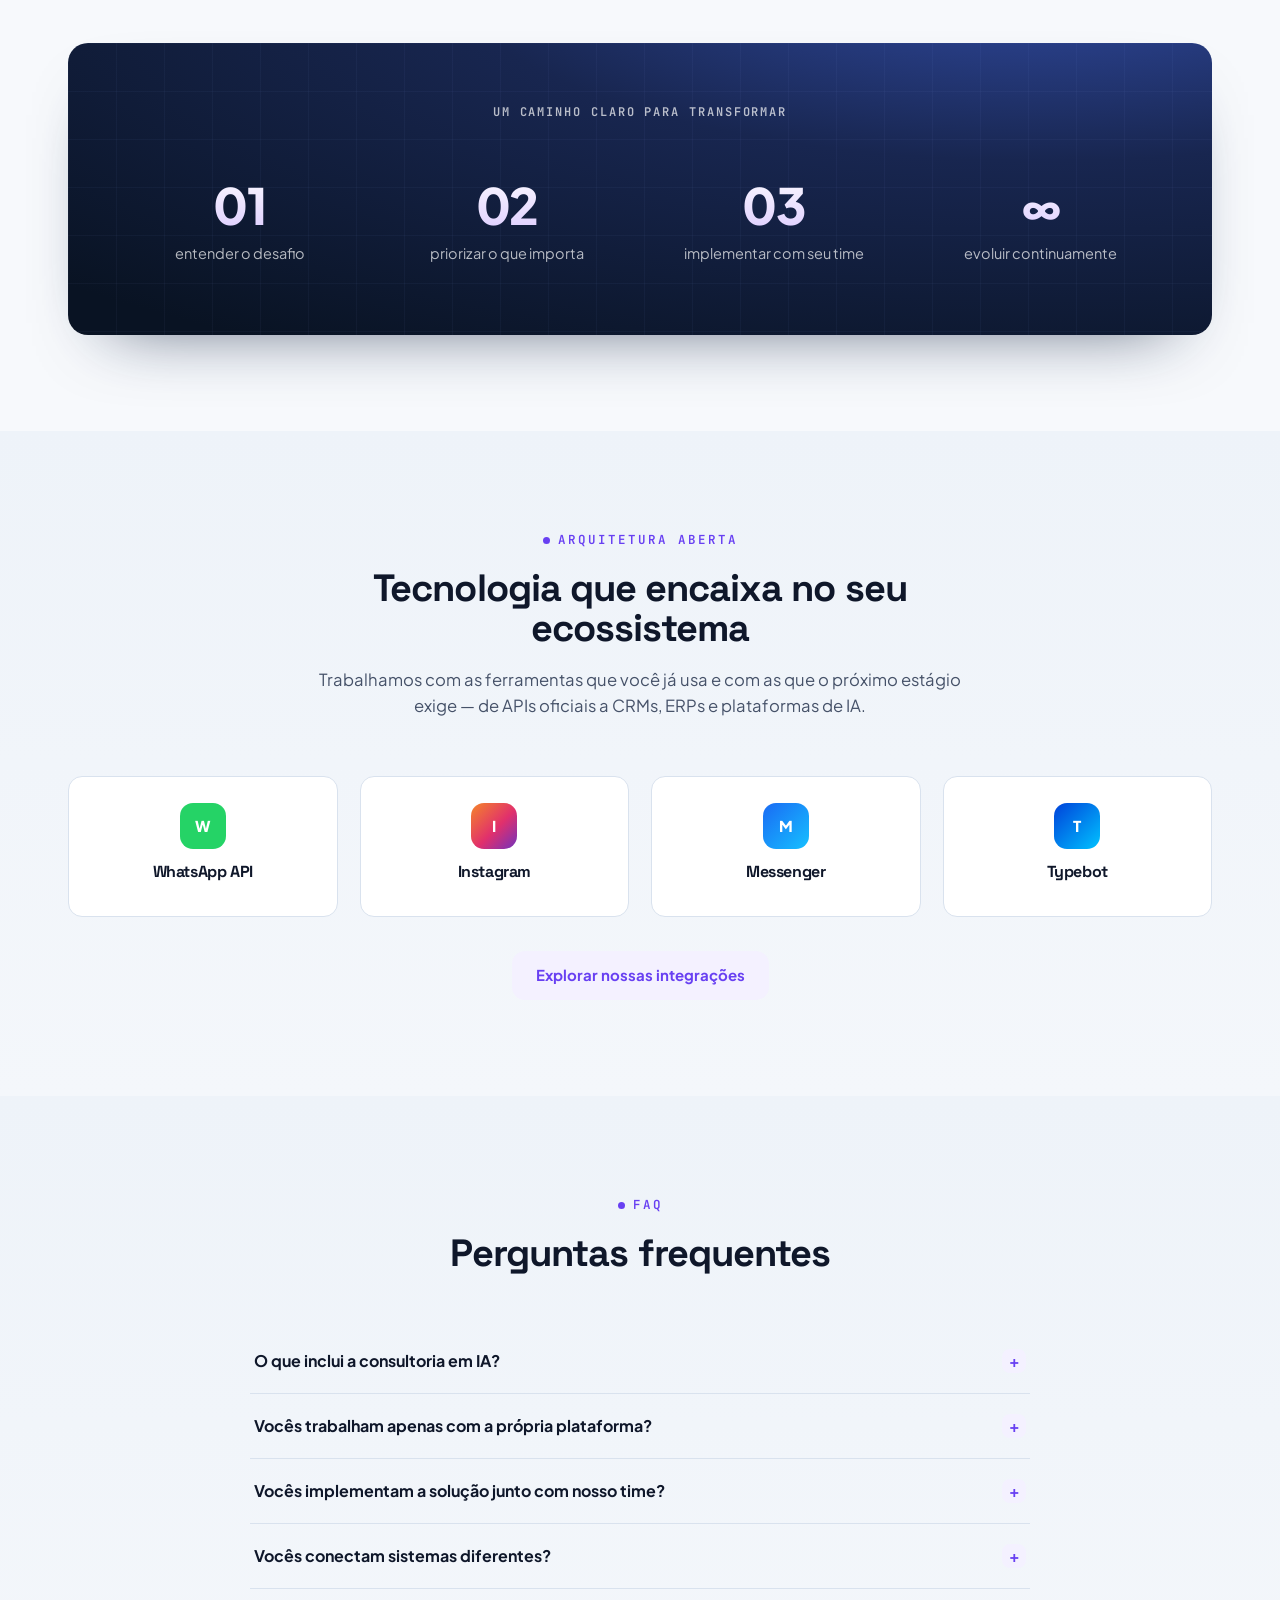
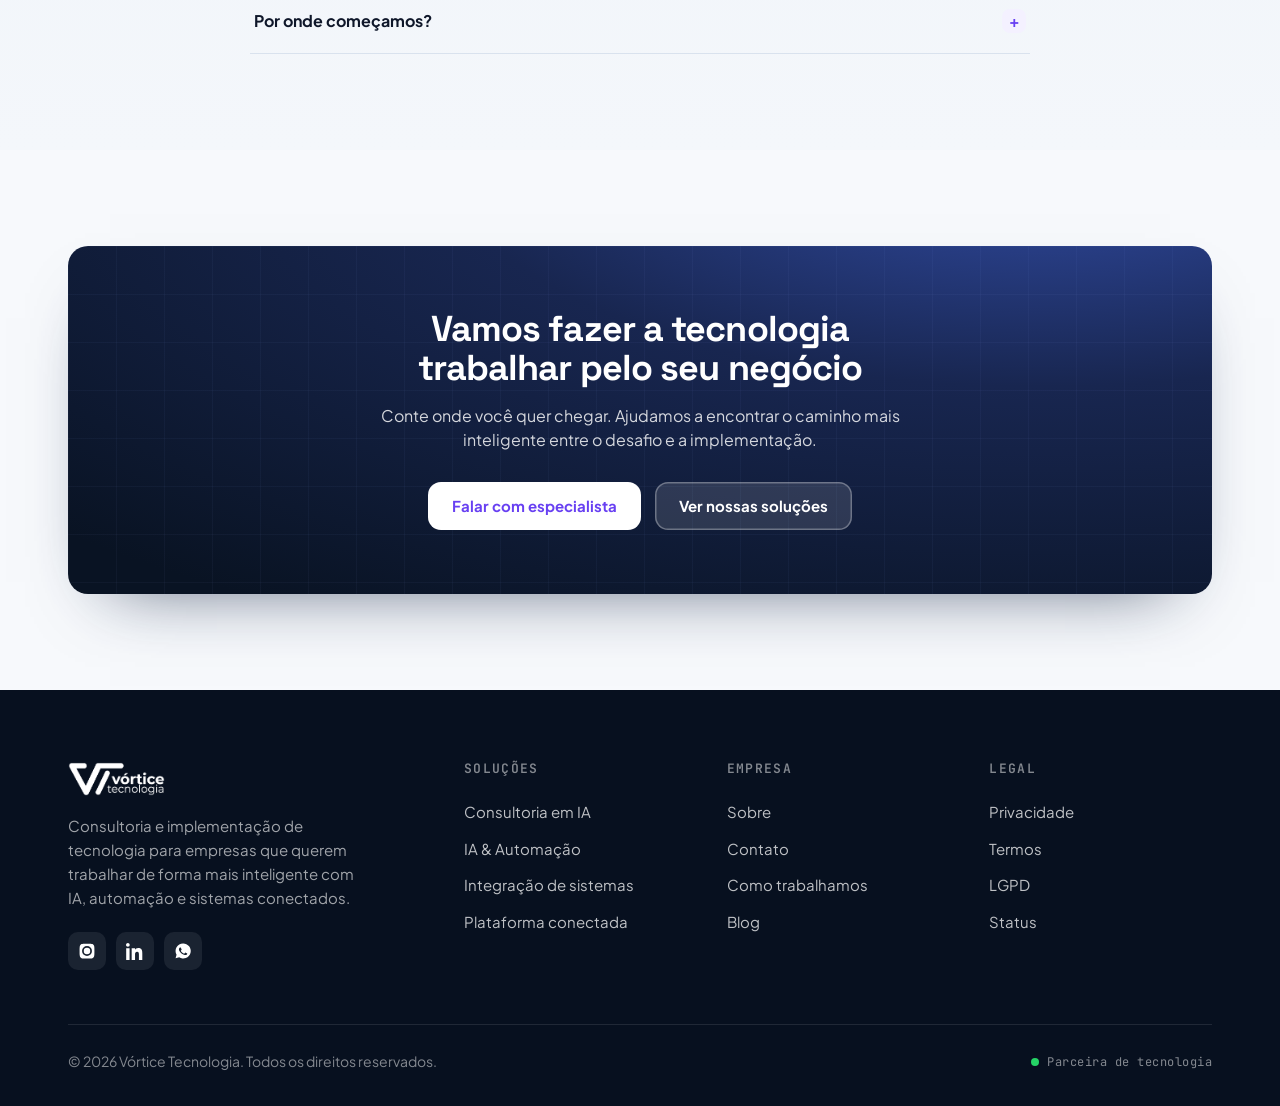
==== commit efb13e8d: "v1" ====
--- a/index.html
+++ b/index.html
@@ -3,11 +3,11 @@
 <head>
 <meta charset="UTF-8">
 <meta name="viewport" content="width=device-width, initial-scale=1.0">
-<title>Vórtice Tecnologia — Atendimento omnichannel, CRM e automações</title>
-<meta name="description" content="Centralize WhatsApp, Instagram e Messenger oficiais. CRM, pipeline, automações nativas e relatórios em tempo real para o time inteiro.">
+<title>Vórtice Tecnologia — IA, automação e integração para negócios</title>
+<meta name="description" content="Consultoria e implementação de inteligência artificial, automação de processos e integração de sistemas para empresas que querem evoluir com tecnologia.">
 <link rel="preconnect" href="https://fonts.googleapis.com">
 <link rel="preconnect" href="https://fonts.gstatic.com" crossorigin>
-<link href="https://fonts.googleapis.com/css2?family=Plus+Jakarta+Sans:wght@400;500;600;700;800&family=JetBrains+Mono:wght@400;500;600&display=swap" rel="stylesheet">
+<link href="https://fonts.googleapis.com/css2?family=Plus+Jakarta+Sans:wght@400;500;600;700;800&family=Space+Grotesk:wght@400;500;600;700&family=JetBrains+Mono:wght@400;500;600&display=swap" rel="stylesheet">
 <link rel="icon" href="favicon.ico" sizes="any">
 <link rel="icon" href="assets/favicon-32.png" type="image/png" sizes="32x32">
 <link rel="apple-touch-icon" href="assets/apple-touch-icon.png">
@@ -16,52 +16,79 @@
 <link rel="stylesheet" href="css/site.css">
 <style>
 /* ---------------- HOME specific ---------------- */
-.hero{position:relative;overflow:hidden;padding:64px 0 90px;}
+.hero{position:relative;overflow:hidden;min-height:620px;padding:112px 0 126px;background:linear-gradient(150deg,#07101F 0%,#0E1D38 72%,#101534 100%);color:#fff;display:flex;align-items:center;}
 .hero::before{content:"";position:absolute;inset:0;background:
-  radial-gradient(60% 60% at 88% 8%,rgba(79,0,203,.10),transparent 60%),
-  radial-gradient(50% 50% at 6% 30%,rgba(26,107,244,.08),transparent 60%);pointer-events:none;}
-.hero-grid{display:grid;grid-template-columns:1.04fr .96fr;gap:48px;align-items:center;position:relative;}
+  linear-gradient(rgba(150,173,255,.06) 1px,transparent 1px),
+  linear-gradient(90deg,rgba(150,173,255,.06) 1px,transparent 1px),
+  radial-gradient(62% 86% at 92% 4%,rgba(104,64,242,.38),transparent 67%),
+  radial-gradient(48% 72% at 0% 40%,rgba(36,184,244,.12),transparent 70%);background-size:56px 56px,56px 56px,auto,auto;pointer-events:none;}
+.hero::after{content:"";position:absolute;width:520px;height:520px;right:-210px;bottom:-300px;border:1px solid rgba(157,171,255,.13);border-radius:50%;box-shadow:0 0 0 38px rgba(157,171,255,.035),0 0 0 76px rgba(157,171,255,.024);pointer-events:none;}
+.hero-grid{display:grid;grid-template-columns:1fr;gap:48px;align-items:center;position:relative;}
+.hero-copy{max-width:790px;}
 .hero h1{font-size:clamp(40px,5.2vw,62px);margin:22px 0 20px;}
 .hero h1 .grad-text{display:inline;}
-.hero .lead{max-width:500px;}
+.hero h1 .grad-text{background:linear-gradient(100deg,#B8A8FF,#55D8FF);-webkit-background-clip:text;background-clip:text;color:transparent;}
+.hero .lead{max-width:500px;color:rgba(232,240,255,.76);}
 .hero-cta{display:flex;align-items:center;gap:18px;margin:32px 0 26px;flex-wrap:wrap;}
-.hero-demo{display:inline-flex;align-items:center;gap:10px;font-weight:700;color:var(--ink);font-size:16px;}
-.hero-demo .play{width:38px;height:38px;border-radius:50%;background:#fff;box-shadow:var(--shadow-sm);display:grid;place-items:center;color:var(--violet);}
-.hero-trust{display:flex;align-items:center;gap:14px;font-size:13.5px;color:var(--ink-3);font-weight:600;}
+.hero-demo{display:inline-flex;align-items:center;gap:10px;font-weight:700;color:#fff;font-size:16px;}
+.hero-demo .play{width:38px;height:38px;border-radius:50%;background:rgba(255,255,255,.10);box-shadow:inset 0 0 0 1px rgba(255,255,255,.18);display:grid;place-items:center;color:#B8A8FF;}
+.hero-trust{display:flex;align-items:center;gap:14px;font-size:13.5px;color:rgba(232,240,255,.62);font-weight:600;}
 .hero-trust .avs{display:flex;}
-.hero-trust .avs span{width:32px;height:32px;border-radius:50%;border:2.5px solid var(--bg);margin-left:-10px;background-size:cover;display:grid;place-items:center;color:#fff;font-size:12px;font-weight:800;}
+.hero-trust .avs span{width:32px;height:32px;border-radius:50%;border:2.5px solid #0E1D38;margin-left:-10px;background-size:cover;display:grid;place-items:center;color:#fff;font-size:12px;font-weight:800;}
 .hero-trust .stars{color:#FFB020;letter-spacing:1px;}
-
-/* ----- product mock: inbox ----- */
-.mock{position:relative;}
-.mock-app{background:#fff;border-radius:22px;box-shadow:var(--shadow-lg);border:1px solid var(--line-2);overflow:hidden;}
-.mock-bar{display:flex;align-items:center;gap:7px;padding:13px 18px;border-bottom:1px solid var(--line-2);}
-.mock-bar .d{width:11px;height:11px;border-radius:50%;}
-.mock-bar .ttl{margin-left:10px;font-size:13px;font-weight:700;color:var(--ink-3);}
-.mock-body{display:grid;grid-template-columns:1fr 1.25fr;min-height:340px;}
-.mock-list{border-right:1px solid var(--line-2);padding:8px;}
-.mock-list .lhead{display:flex;justify-content:space-between;align-items:center;padding:10px 12px 12px;}
-.mock-list .lhead b{font-size:16px;}
-.mock-list .lhead span{font-size:11px;font-family:var(--mono);color:var(--ink-3);}
-.mrow{display:flex;gap:11px;align-items:center;padding:11px 12px;border-radius:12px;cursor:default;}
-.mrow.sel{background:var(--violet-50);}
-.mrow .ic{width:38px;height:38px;border-radius:11px;color:#fff;font-weight:800;display:grid;place-items:center;font-size:14px;flex-shrink:0;position:relative;}
-.mrow .ic .ch{position:absolute;bottom:-3px;right:-3px;width:16px;height:16px;border-radius:50%;border:2px solid #fff;}
-.mrow .txt{min-width:0;flex:1;}
-.mrow .txt b{font-size:14px;display:block;}
-.mrow .txt i{font-size:13px;color:var(--ink-3);font-style:normal;display:block;white-space:nowrap;overflow:hidden;text-overflow:ellipsis;}
-.mrow .meta{font-size:10px;color:var(--ink-3);font-family:var(--mono);}
-.mock-chat{padding:18px;display:flex;flex-direction:column;gap:12px;background:linear-gradient(180deg,#FCFBFE,#F7F4FD);}
-.bub{max-width:78%;padding:11px 15px;border-radius:16px;font-size:13.5px;line-height:1.45;}
-.bub.them{background:#fff;border:1px solid var(--line-2);align-self:flex-start;border-bottom-left-radius:5px;}
-.bub.me{background:var(--violet);color:#fff;align-self:flex-end;border-bottom-right-radius:5px;}
-.mock-chat .tag-auto{align-self:flex-start;font-family:var(--mono);font-size:10.5px;color:var(--violet);background:var(--violet-50);padding:5px 10px;border-radius:8px;font-weight:600;}
-.float{position:absolute;background:#fff;border-radius:14px;padding:12px 15px;box-shadow:var(--shadow);border:1px solid var(--line-2);display:flex;align-items:center;gap:11px;z-index:3;}
-.float .fi{width:34px;height:34px;border-radius:10px;display:grid;place-items:center;flex-shrink:0;}
-.float b{font-size:14px;display:block;line-height:1.2;}
-.float span{font-size:11.5px;color:var(--ink-3);}
-.float.f1{top:-22px;left:-26px;}
-.float.f2{bottom:24px;right:-30px;}
+.hero .pill{background:rgba(255,255,255,.08);border-color:rgba(174,190,255,.22);color:#C6BDFF;box-shadow:inset 0 0 0 1px rgba(255,255,255,.035);}
+.solutions-grid .chan{width:auto;height:auto;border-radius:0;background:none!important;color:var(--ink-3);justify-content:flex-start;margin-bottom:24px!important;position:relative;}
+.solutions-grid .chan svg{display:none;}
+.solutions-grid .chan::before{content:"";width:48px;border-top:1px solid var(--line);margin-right:12px;}
+.solutions-grid .chan.wa::after{content:"01";color:var(--violet);}
+.solutions-grid .chan.ig::after{content:"02";color:var(--violet);}
+.solutions-grid .chan.ms::after{content:"03";color:var(--violet);font-size:12px;}
+.solutions-grid .chan::after{font-family:var(--mono);font-size:11px;letter-spacing:.08em;}
+
+/* ----- editorial technology diagrams ----- */
+.editorial-visual{position:relative;padding:26px 0 10px;}
+.editorial-visual::before{content:"";position:absolute;left:14px;right:14px;top:84px;border-top:1px solid var(--line);}
+.editorial-visual-head{display:flex;align-items:center;justify-content:space-between;gap:18px;padding-bottom:28px;}
+.editorial-visual-head b{font-family:var(--mono);font-size:11px;letter-spacing:.1em;text-transform:uppercase;color:var(--ink-3);font-weight:600;}
+.editorial-visual-head span{font-size:12px;color:var(--violet);font-weight:700;}
+.editorial-track{display:grid;grid-template-columns:repeat(3,1fr);gap:18px;position:relative;}
+.editorial-point{position:relative;padding-top:22px;}
+.editorial-point::before{content:"";position:absolute;top:-1px;left:0;width:11px;height:11px;border:2px solid var(--violet);border-radius:50%;background:var(--bg-soft);box-shadow:0 0 0 5px rgba(104,64,242,.08);animation:tech-signal-pulse 3.6s ease-in-out infinite;}
+.editorial-point:nth-child(2)::before{border-color:var(--blue);animation-delay:.6s;}
+.editorial-point:nth-child(3)::before{border-color:var(--green);animation-delay:1.2s;}
+.editorial-point .index{font-family:var(--mono);font-size:11px;color:var(--ink-3);display:block;margin-bottom:12px;}
+.editorial-point b{font-size:16px;display:block;margin-bottom:5px;}
+.editorial-point small{font-size:13px;line-height:1.5;color:var(--ink-2);display:block;max-width:150px;}
+.signal-visual{padding:10px 0 2px;}
+.signal-row{display:grid;grid-template-columns:48px 1fr;gap:17px;position:relative;padding-bottom:28px;}
+.signal-row:last-child{padding-bottom:0;}
+.signal-row:not(:last-child)::after{content:"";position:absolute;left:23px;top:48px;bottom:0;border-left:1px solid var(--line);}
+.signal-node{width:48px;height:48px;border:1px solid var(--line);border-radius:50%;background:var(--bg);display:grid;place-items:center;font-family:var(--mono);font-size:11px;color:var(--ink-3);position:relative;z-index:1;}
+.signal-row.current .signal-node{border-color:var(--violet);color:var(--violet);box-shadow:0 0 0 6px rgba(104,64,242,.08);animation:tech-signal-pulse 3s ease-in-out infinite;}
+.signal-copy{padding-top:5px;}
+.signal-copy b{font-size:15px;display:block;margin-bottom:4px;}
+.signal-copy span{font-size:13px;color:var(--ink-3);}
+.ecosystem-visual{padding:26px 0 8px;border-top:1px solid var(--line);border-bottom:1px solid var(--line);}
+.ecosystem-head{display:flex;align-items:baseline;justify-content:space-between;gap:18px;}
+.ecosystem-head b{font-size:16px;}
+.ecosystem-head span{font-family:var(--mono);font-size:10px;letter-spacing:.08em;text-transform:uppercase;color:var(--ink-3);}
+.ecosystem-map{display:grid;grid-template-columns:repeat(4,1fr);gap:16px;position:relative;margin-top:42px;}
+.ecosystem-map::before{content:"";position:absolute;left:7px;right:7px;top:7px;border-top:1px solid var(--line);}
+.eco-node{position:relative;padding-top:27px;}
+.eco-dot{position:absolute;top:0;left:0;width:15px;height:15px;border-radius:50%;background:var(--bg);border:2px solid var(--violet);box-shadow:0 0 0 5px rgba(104,64,242,.08);animation:tech-signal-pulse 4s ease-in-out infinite;}
+.eco-node:nth-child(2) .eco-dot{border-color:var(--blue);animation-delay:.7s;}
+.eco-node:nth-child(3) .eco-dot{border-color:#F59E0B;animation-delay:1.4s;}
+.eco-node:nth-child(4) .eco-dot{border-color:var(--green);animation-delay:2.1s;}
+.eco-node strong{font-size:14px;display:block;margin-bottom:4px;}
+.eco-node span{font-size:12px;color:var(--ink-3);line-height:1.45;display:block;}
+.ecosystem-note{font-size:13px;color:var(--ink-3);margin-top:28px;}
+
+@media(max-width:560px){
+  .editorial-track{gap:10px;}
+  .editorial-point small{font-size:12px;}
+  .ecosystem-map{grid-template-columns:repeat(2,1fr);row-gap:26px;}
+  .ecosystem-map::before{display:none;}
+}
 
 /* ----- big feature blocks ----- */
 .feat{display:grid;grid-template-columns:1fr 1fr;gap:56px;align-items:center;}
@@ -124,21 +151,18 @@
 .tcard .who span{font-size:13px;color:var(--ink-3);}
 
 @media(max-width:860px){
-  .hero{padding:44px 0 60px;}
+  .hero{min-height:auto;padding:76px 0 82px;}
   .hero-grid,.feat{grid-template-columns:1fr;gap:32px;}
   .feat.rev .feat-media{order:0;}
   .metrics{grid-template-columns:repeat(2,1fr);gap:24px 10px;}
   .hero h1{font-size:clamp(32px,7vw,48px);margin:16px 0 14px;}
   .hero .lead{max-width:100%;}
-  .float.f1{left:4px;top:-14px;} .float.f2{right:4px;}
   .hero-trust{flex-wrap:wrap;gap:10px;}
   .hero-demo{font-size:15px;}
 }
 @media(max-width:560px){
   .hero{padding:36px 0 48px;}
   .hero h1{font-size:clamp(28px,8vw,40px);}
-  .float.f1,.float.f2{display:none;}
-  .mock-app{border-radius:16px;}
   .metrics{grid-template-columns:1fr 1fr;}
   .metric b{font-size:clamp(26px,6vw,38px);}
 }
@@ -157,8 +181,9 @@
     <a href="/"><img src="assets/vortice-logo.png" alt="Vórtice Tecnologia" class="nav-logo"></a>
     <nav class="nav-links">
       <a href="/" data-en="Home">Início</a>
-      <a href="crm" data-en="CRM">CRM</a>
-      <a href="automacoes" data-en="Automation">Automações</a>
+      <a href="ia" data-en="Solutions">Soluções</a>
+      <a href="crm" data-en="Platform">Plataforma</a>
+      <a href="automacoes" data-en="AI & Automation">IA & Automação</a>
       <a href="integracoes" data-en="Integrations">Integrações</a>
       <a href="sobre" data-en="Company">Sobre</a>
     </nav>
@@ -169,7 +194,7 @@
       </div>
       <div class="nav-cta">
         <a href="https://app.vorticetecnologia.com.br" class="btn btn-ghost" data-en="Log in">Entrar</a>
-        <a href="contato" class="btn btn-primary" data-en="Start free">Começar grátis</a>
+        <a href="contato" class="btn btn-primary" data-en="Talk to a specialist">Falar com especialista</a>
       </div>
       <button class="nav-burger" aria-label="Menu"><span></span><span></span><span></span></button>
     </div>
@@ -177,24 +202,25 @@
 </header>
 <div class="nav-mobile">
   <a href="/" data-en="Home">Início</a>
-  <a href="crm" data-en="CRM">CRM</a>
-  <a href="automacoes" data-en="Automation">Automações</a>
+  <a href="ia" data-en="Solutions">Soluções</a>
+  <a href="crm" data-en="Platform">Plataforma</a>
+  <a href="automacoes" data-en="AI & Automation">IA & Automação</a>
   <a href="integracoes" data-en="Integrations">Integrações</a>
   <a href="sobre" data-en="Company">Sobre</a>
   <a href="contato" data-en="Contact">Contato</a>
-  <a href="contato" class="btn btn-primary" data-en="Start free">Começar grátis</a>
+  <a href="contato" class="btn btn-primary" data-en="Talk to a specialist">Falar com especialista</a>
 </div>
 
 <!-- ============================ HERO ============================ -->
 <section class="hero">
   <div class="container hero-grid">
     <div class="hero-copy">
-      <span class="pill"><span class="dot"></span><span data-en="Official omnichannel platform">Plataforma omnichannel oficial</span></span>
-      <h1 data-en-html="Every conversation in your company, in <span class='grad-text'>one place</span>.">Toda conversa da sua empresa em <span class="grad-text">um só lugar</span>.</h1>
-      <p class="lead" data-en="WhatsApp, Instagram and Messenger connected through the official APIs. CRM, pipeline, native automations and real-time reports for your whole team.">WhatsApp, Instagram e Messenger conectados à API oficial. CRM, pipeline, automações nativas e relatórios em tempo real para o time inteiro.</p>
+      <span class="pill"><span class="dot"></span><span data-en="Technology that moves business forward">Tecnologia que move negócios</span></span>
+      <h1 data-en-html="Technology that turns complexity into <span class='grad-text'>growth</span>.">Tecnologia que transforma complexidade em <span class="grad-text">crescimento</span>.</h1>
+      <p class="lead" data-en="Vórtice combines AI consulting, process automation and system integration to make your operation smarter, faster and ready for what comes next.">A Vórtice combina consultoria em IA, automação de processos e integração de sistemas para tornar sua operação mais inteligente, ágil e pronta para o próximo passo.</p>
       <div class="hero-cta">
-        <a href="contato" class="btn btn-primary btn-lg" data-en="Start free">Começar grátis</a>
-        <a href="crm" class="hero-demo"><span class="play">▶</span><span data-en="See the platform">Ver a plataforma</span></a>
+        <a href="contato" class="btn btn-primary btn-lg" data-en="Talk to a specialist">Falar com especialista</a>
+        <a href="ia" class="hero-demo"><span class="play">→</span><span data-en="Explore our solutions">Conheça nossas soluções</span></a>
       </div>
       <div class="hero-trust">
         <div class="avs">
@@ -205,121 +231,79 @@
         </div>
         <div>
           <div class="stars">★★★★★</div>
-          <span data-en="+800 teams already use Vórtice">+800 times já usam a Vórtice</span>
-        </div>
-      </div>
-    </div>
-
-    <div class="hero-media mock">
-      <div class="float f1">
-        <div class="fi" style="background:rgba(22,163,74,.12);color:var(--green)">↑</div>
-        <div><b data-en="+128 leads today">+128 leads hoje</b><span data-en="real-time pipeline">pipeline em tempo real</span></div>
-      </div>
-      <div class="float f2">
-        <div class="fi" style="background:var(--violet-50);color:var(--violet)">⚡</div>
-        <div><b data-en="Automation active">Automação ativa</b><span data-en="reply in 0.8s">resposta em 0,8s</span></div>
-      </div>
-      <div class="mock-app">
-        <div class="mock-bar">
-          <span class="d" style="background:#FF5F57"></span><span class="d" style="background:#FEBC2E"></span><span class="d" style="background:#28C840"></span>
-          <span class="ttl">app.vortice.com.br · Inbox</span>
-        </div>
-        <div class="mock-body">
-          <div class="mock-list">
-            <div class="lhead"><b data-en="Inbox">Caixa de entrada</b><span data-en="3 channels">3 canais</span></div>
-            <div class="mrow sel">
-              <div class="ic" style="background:#25D366">MA<span class="ch" style="background:#25D366"></span></div>
-              <div class="txt"><b>Marina Alves</b><i data-en="I'd like to know about the plans…">Queria saber sobre os planos…</i></div>
-              <span class="meta">2m</span>
-            </div>
-            <div class="mrow">
-              <div class="ic" style="background:linear-gradient(135deg,#F58529,#E1306C)">PL<span class="ch" style="background:#E1306C"></span></div>
-              <div class="txt"><b>@pedro.lima</b><i data-en="Do you integrate with my system?">Vocês integram com meu sistema?</i></div>
-              <span class="meta">5m</span>
-            </div>
-            <div class="mrow">
-              <div class="ic" style="background:#1A6BF4">JC<span class="ch" style="background:#1A6BF4"></span></div>
-              <div class="txt"><b>Júlia Costa</b><i data-en="Perfect, done! 🎉">Perfeito, fechado! 🎉</i></div>
-              <span class="meta">12m</span>
-            </div>
-            <div class="mrow">
-              <div class="ic" style="background:#25D366">RT<span class="ch" style="background:#25D366"></span></div>
-              <div class="txt"><b>Rafael T.</b><i data-en="Can you send the proposal?">Consegue mandar a proposta?</i></div>
-              <span class="meta">18m</span>
-            </div>
-          </div>
-          <div class="mock-chat">
-            <span class="tag-auto" data-en="⚡ Auto-reply · business hours">⚡ Resposta automática · horário comercial</span>
-            <div class="bub them" data-en="Hi! I'd like to know about the plans 😊">Oi! Queria saber sobre os planos 😊</div>
-            <div class="bub me" data-en="Hi Marina! Of course — which channels does your team use today?">Oi, Marina! Claro — quais canais seu time usa hoje?</div>
-            <div class="bub them" data-en="WhatsApp and Instagram, mostly.">WhatsApp e Instagram, principalmente.</div>
-            <div class="bub me" data-en="Perfect. Both connect through the official API in minutes ⚡">Perfeito. Os dois conectam pela API oficial em minutos ⚡</div>
-          </div>
-        </div>
-      </div>
-    </div>
-  </div>
-</section>
-
-<!-- ============================ OMNICHANNEL ============================ -->
+          <span data-en="Strategy, implementation and evolution">Estratégia, implementação e evolução</span>
+        </div>
+      </div>
+    </div>
+
+  </div>
+</section>
+
+<!-- ============================ SOLUTIONS ============================ -->
 <section class="section">
   <div class="container">
     <div class="section-head reveal">
-      <span class="kicker" data-en="One inbox, every channel">Uma caixa, todos os canais</span>
-      <h2 class="h-lg" data-en-html="Connect the official channels<br>and never lose a message">Conecte os canais oficiais<br>e nunca mais perca uma mensagem</h2>
-      <p class="lead" data-en="Native integration with Meta's official APIs. No unofficial gateways, no ban risk — just stability and full history.">Integração nativa com as APIs oficiais da Meta. Sem gateways não oficiais, sem risco de banimento — só estabilidade e histórico completo.</p>
-    </div>
-    <div class="grid g-3 reveal">
+      <span class="kicker" data-en="Where technology creates value">Onde a tecnologia gera valor</span>
+      <h2 class="h-lg" data-en-html="The right technology for<br>your next move">A tecnologia certa para<br>o seu próximo passo</h2>
+      <p class="lead" data-en="We connect strategy, people and systems to solve the bottlenecks that hold your operation back — with practical technology and a clear path to implementation.">Conectamos estratégia, pessoas e sistemas para resolver os gargalos que travam sua operação — com tecnologia prática e um caminho claro para a implementação.</p>
+    </div>
+    <div class="grid g-3 reveal solutions-grid">
       <div class="fcard">
         <div class="chan wa" style="margin-bottom:20px"><svg viewBox="0 0 24 24" fill="#fff" width="24" height="24"><path d="M12 2a10 10 0 0 0-8.6 15l-1.3 4.7 4.8-1.3A10 10 0 1 0 12 2Zm5.5 14.2c-.2.6-1.3 1.2-1.8 1.2-.5.1-1 .2-3.3-.7-2.8-1.1-4.5-3.9-4.7-4.1-.1-.2-1.1-1.4-1.1-2.7 0-1.3.7-1.9.9-2.2.2-.2.5-.3.7-.3h.5c.2 0 .4 0 .6.5.2.5.7 1.8.8 1.9 0 .1.1.3 0 .5-.3.6-.6.8-.8 1-.1.2-.3.3-.1.6.2.3.8 1.3 1.7 2.1 1.2 1 2.1 1.4 2.4 1.5.2.1.4.1.6-.1.2-.2.7-.8.9-1.1.2-.3.4-.2.6-.1.2.1 1.5.7 1.7.8.2.1.4.2.5.3 0 .1 0 .6-.2 1.2Z"/></svg></div>
-        <h3>WhatsApp Business API</h3>
-        <p data-en="Official API with green seal, templates, multiple agents on one number and verified profile.">API oficial com selo verde, templates, múltiplos atendentes no mesmo número e perfil verificado.</p>
+        <h3 data-en="AI consulting">Consultoria em IA</h3>
+        <p data-en="We identify where AI can create real impact and turn the opportunity into a prioritized, executable roadmap.">Identificamos onde a IA pode gerar impacto real e transformamos a oportunidade em um roadmap priorizado e executável.</p>
       </div>
       <div class="fcard">
         <div class="chan ig" style="margin-bottom:20px"><svg viewBox="0 0 24 24" fill="#fff" width="24" height="24"><path d="M12 2.2c3.2 0 3.6 0 4.9.1 1.2.1 1.8.3 2.2.4.6.2 1 .5 1.4.9.4.4.7.8.9 1.4.1.4.3 1 .4 2.2.1 1.3.1 1.7.1 4.9s0 3.6-.1 4.9c-.1 1.2-.3 1.8-.4 2.2-.2.6-.5 1-.9 1.4-.4.4-.8.7-1.4.9-.4.1-1 .3-2.2.4-1.3.1-1.7.1-4.9.1s-3.6 0-4.9-.1c-1.2-.1-1.8-.3-2.2-.4-.6-.2-1-.5-1.4-.9-.4-.4-.7-.8-.9-1.4-.1-.4-.3-1-.4-2.2C2.2 15.6 2.2 15.2 2.2 12s0-3.6.1-4.9c.1-1.2.3-1.8.4-2.2.2-.6.5-1 .9-1.4.4-.4.8-.7 1.4-.9.4-.1 1-.3 2.2-.4C8.4 2.2 8.8 2.2 12 2.2Zm0 3.2A6.6 6.6 0 1 0 18.6 12 6.6 6.6 0 0 0 12 5.4Zm0 10.9A4.3 4.3 0 1 1 16.3 12 4.3 4.3 0 0 1 12 16.3Zm6.8-11.2a1.5 1.5 0 1 1-1.5-1.5 1.5 1.5 0 0 1 1.5 1.5Z"/></svg></div>
-        <h3>Instagram Direct</h3>
-        <p data-en="DMs, story replies and comments turned into tickets — with full context and history.">DMs, respostas de stories e comentários viram atendimentos — com contexto e histórico completos.</p>
+        <h3 data-en="Process automation">Automação de processos</h3>
+        <p data-en="We design intelligent workflows that remove repetitive work, reduce errors and give your team time back.">Desenhamos fluxos inteligentes que eliminam trabalho repetitivo, reduzem erros e devolvem tempo para o seu time.</p>
       </div>
       <div class="fcard">
         <div class="chan ms" style="margin-bottom:20px"><svg viewBox="0 0 24 24" fill="#fff" width="24" height="24"><path d="M12 2C6.3 2 2 6.2 2 11.8c0 2.9 1.2 5.4 3.1 7.2.2.1.3.4.3.6l.1 1.7c0 .5.6.9 1.1.7l1.9-.8c.2-.1.4-.1.6 0 .9.3 1.9.4 2.8.4 5.7 0 10-4.2 10-9.8C22 6.2 17.7 2 12 2Zm6 7.5-2.9 4.7c-.5.7-1.5.9-2.2.4l-2.3-1.7c-.2-.2-.5-.2-.7 0L7 15.3c-.4.3-.9-.2-.6-.6l2.9-4.7c.5-.7 1.5-.9 2.2-.4l2.3 1.7c.2.2.5.2.7 0L17 8.6c.4-.3.9.2.6.6Z"/></svg></div>
-        <h3>Facebook Messenger</h3>
-        <p data-en="Unify your page conversations in the same inbox, with smart routing to the right agent.">Unifique as conversas da sua página na mesma caixa, com roteamento inteligente para o atendente certo.</p>
-      </div>
-    </div>
-  </div>
-</section>
-
-<!-- ============================ FEATURE: PIPELINE ============================ -->
+        <h3 data-en="Systems integration">Integração de sistemas</h3>
+        <p data-en="We connect the tools, data and channels you already use so the operation works as one ecosystem.">Conectamos as ferramentas, os dados e os canais que você já usa para a operação funcionar como um só ecossistema.</p>
+      </div>
+    </div>
+  </div>
+</section>
+
+<!-- ============================ FEATURE: STRATEGY ============================ -->
 <section class="section bg-soft">
   <div class="container">
     <div class="feat reveal">
       <div class="feat-copy">
-        <span class="kicker" data-en="CRM & Pipeline">CRM & Pipeline</span>
-        <h2 class="h-md" data-en="From first message to closed deal, with full visibility">Da primeira mensagem ao fechamento, com visibilidade total</h2>
-        <p class="lead" data-en="Every conversation becomes an opportunity in a visual pipeline. Drag cards between stages, set values, owners and follow-ups — and watch the funnel move in real time.">Cada conversa vira uma oportunidade num pipeline visual. Arraste cards entre etapas, defina valores, responsáveis e follow-ups — e veja o funil andar em tempo real.</p>
+        <span class="kicker" data-en="Strategy & implementation">Estratégia & implementação</span>
+        <h2 class="h-md" data-en="From the first diagnosis to a solution that runs">Do primeiro diagnóstico à solução rodando</h2>
+        <p class="lead" data-en="We translate your business challenge into a practical technology plan, implement alongside your team and leave the operation ready to evolve.">Traduzimos o desafio do seu negócio em um plano de tecnologia prático, implementamos ao lado do seu time e deixamos a operação pronta para evoluir.</p>
         <ul class="flist">
-          <li><span class="ck">✓</span><span data-en="Kanban pipeline with custom stages">Pipeline kanban com etapas personalizáveis</span></li>
-          <li><span class="ck">✓</span><span data-en="Full contact history across all channels">Histórico completo do contato em todos os canais</span></li>
-          <li><span class="ck">✓</span><span data-en="Tags, custom fields and smart filters">Tags, campos personalizados e filtros inteligentes</span></li>
+          <li><span class="ck">✓</span><span data-en="Diagnosis focused on measurable opportunities">Diagnóstico focado em oportunidades mensuráveis</span></li>
+          <li><span class="ck">✓</span><span data-en="Implementation adapted to your reality">Implementação adaptada à sua realidade</span></li>
+          <li><span class="ck">✓</span><span data-en="Knowledge transfer for your team">Transferência de conhecimento para o seu time</span></li>
         </ul>
-        <a href="crm" class="btn-link" style="margin-top:26px"><span data-en="Explore the CRM">Explorar o CRM</span> <span class="arr">→</span></a>
+        <a href="ia" class="btn-link" style="margin-top:26px"><span data-en="See our consulting approach">Conheça nossa abordagem</span> <span class="arr">→</span></a>
       </div>
       <div class="feat-media">
-        <div class="kan reveal">
-          <div class="kcol">
-            <div class="kh"><span><span class="kdot" style="background:#1A6BF4"></span><span data-en="New">Novo</span></span><span class="cnt">8</span></div>
-            <div class="kcard"><div class="kt">Marina Alves</div><div class="kb"><span class="val">R$ 2.400</span><span class="av">MA</span></div></div>
-            <div class="kcard"><div class="kt">@pedro.lima</div><div class="kb"><span class="val">R$ 980</span><span class="av">PL</span></div></div>
-          </div>
-          <div class="kcol">
-            <div class="kh"><span><span class="kdot" style="background:#F59E0B"></span><span data-en="In progress">Em negociação</span></span><span class="cnt">5</span></div>
-            <div class="kcard"><div class="kt">Rafael Torres</div><div class="kb"><span class="val">R$ 7.200</span><span class="av">RT</span></div></div>
-            <div class="kcard"><div class="kt">Caio Souza</div><div class="kb"><span class="val">R$ 12.5k</span><span class="av">CS</span></div></div>
-          </div>
-          <div class="kcol">
-            <div class="kh"><span><span class="kdot" style="background:#16A34A"></span><span data-en="Won">Ganho</span></span><span class="cnt">11</span></div>
-            <div class="kcard"><div class="kt">Júlia Costa</div><div class="kb"><span class="val">R$ 4.900</span><span class="av">JC</span></div></div>
-            <div class="kcard"><div class="kt">Lucas Vieira</div><div class="kb"><span class="val">R$ 3.300</span><span class="av">LV</span></div></div>
+        <div class="editorial-visual reveal">
+          <div class="editorial-visual-head">
+            <b data-en="From insight to impact">Do insight ao impacto</b>
+            <span data-en="a clear path">um caminho claro</span>
+          </div>
+          <div class="editorial-track">
+            <div class="editorial-point">
+              <span class="index">01</span>
+              <b data-en="Understand">Entender</b>
+              <small data-en="Map the operation and the real bottleneck.">Mapear a operação e o gargalo real.</small>
+            </div>
+            <div class="editorial-point">
+              <span class="index">02</span>
+              <b data-en="Build">Construir</b>
+              <small data-en="Design the solution with the people who use it.">Desenhar a solução com quem vai usar.</small>
+            </div>
+            <div class="editorial-point">
+              <span class="index">03</span>
+              <b data-en="Evolve">Evoluir</b>
+              <small data-en="Measure, learn and improve continuously.">Medir, aprender e melhorar continuamente.</small>
+            </div>
           </div>
         </div>
       </div>
@@ -332,25 +316,29 @@
   <div class="container">
     <div class="feat rev reveal">
       <div class="feat-copy">
-        <span class="kicker" data-en="Native automation + Typebot">Automações nativas + Typebot</span>
-        <h2 class="h-md" data-en="Robots that qualify, route and reply — 24/7">Robôs que qualificam, distribuem e respondem — 24/7</h2>
-        <p class="lead" data-en="Build flows with no code: greet, qualify the lead, answer FAQs and hand off to the right agent. Connect Typebot for richer conversational experiences.">Monte fluxos sem código: dê boas-vindas, qualifique o lead, responda dúvidas frequentes e passe para o atendente certo. Conecte o Typebot para experiências conversacionais mais ricas.</p>
+        <span class="kicker" data-en="AI & Automation">IA & Automação</span>
+        <h2 class="h-md" data-en="Put artificial intelligence to work where it creates value">Coloque a inteligência artificial para trabalhar onde ela gera valor</h2>
+        <p class="lead" data-en="From intelligent service to automated back-office routines, we design flows that combine technology, context and human judgment.">Do atendimento inteligente às rotinas automatizadas de back-office, desenhamos fluxos que combinam tecnologia, contexto e decisão humana.</p>
         <ul class="flist">
-          <li><span class="ck">✓</span><span data-en="Visual flow builder, no developer needed">Construtor de fluxo visual, sem precisar de dev</span></li>
-          <li><span class="ck">✓</span><span data-en="Triggers by keyword, schedule or channel">Gatilhos por palavra-chave, horário ou canal</span></li>
-          <li><span class="ck">✓</span><span data-en="Native Typebot integration">Integração nativa com Typebot</span></li>
+          <li><span class="ck">✓</span><span data-en="Use cases prioritized by business impact">Casos de uso priorizados pelo impacto no negócio</span></li>
+          <li><span class="ck">✓</span><span data-en="Automations connected to your systems">Automações conectadas aos seus sistemas</span></li>
+          <li><span class="ck">✓</span><span data-en="Human oversight and continuous improvement">Supervisão humana e melhoria contínua</span></li>
         </ul>
-        <a href="automacoes" class="btn-link" style="margin-top:26px"><span data-en="See automations">Ver automações</span> <span class="arr">→</span></a>
+        <a href="ia" class="btn-link" style="margin-top:26px"><span data-en="Explore AI consulting">Explorar consultoria em IA</span> <span class="arr">→</span></a>
       </div>
       <div class="feat-media">
-        <div class="flow reveal">
-          <div class="fnode"><div class="fn-ic" style="background:#25D366">▶</div><div><b data-en="New message received">Nova mensagem recebida</b><span data-en="trigger · any channel">gatilho · qualquer canal</span></div></div>
-          <div class="fconn"></div>
-          <div class="fnode"><div class="fn-ic" style="background:var(--violet)">⚡</div><div><b data-en="Greeting + qualification">Boas-vindas + qualificação</b><span data-en="Typebot flow">fluxo Typebot</span></div></div>
-          <div class="fconn"></div>
-          <div class="fbranch">
-            <div class="fnode"><div class="fn-ic" style="background:#1A6BF4">→</div><div><b data-en="Sales">Vendas</b><span data-en="route to team">distribui ao time</span></div></div>
-            <div class="fnode"><div class="fn-ic" style="background:#F59E0B">→</div><div><b data-en="Support">Suporte</b><span data-en="open ticket">abre ticket</span></div></div>
+        <div class="signal-visual reveal">
+          <div class="signal-row">
+            <div class="signal-node">01</div>
+            <div class="signal-copy"><b data-en="Business signal">Sinal do negócio</b><span data-en="Event, data or customer behavior">Evento, dado ou comportamento</span></div>
+          </div>
+          <div class="signal-row current">
+            <div class="signal-node">02</div>
+            <div class="signal-copy"><b data-en="Intelligent decision">Decisão inteligente</b><span data-en="Context applied to the right workflow">Contexto aplicado ao fluxo certo</span></div>
+          </div>
+          <div class="signal-row">
+            <div class="signal-node">03</div>
+            <div class="signal-copy"><b data-en="Useful action">Ação útil</b><span data-en="System update or human handoff">Atualização no sistema ou passagem para o time</span></div>
           </div>
         </div>
       </div>
@@ -363,24 +351,29 @@
   <div class="container">
     <div class="feat reveal">
       <div class="feat-copy">
-        <span class="kicker" data-en="Internal chat & groups">Chat interno & grupos</span>
-        <h2 class="h-md" data-en="Your team talks here — drop the extra tools">Seu time conversa aqui — esqueça as ferramentas extras</h2>
-        <p class="lead" data-en="Internal chat and groups built in. Discuss a customer right next to the conversation, create channels by team or project, and replace Teams or Slack without leaving Vórtice.">Chat interno e grupos integrados. Discuta um cliente ao lado da própria conversa, crie canais por equipe ou projeto e substitua o Teams ou Slack sem sair da Vórtice.</p>
+        <span class="kicker" data-en="Connected platform">Plataforma conectada</span>
+        <h2 class="h-md" data-en="Make data, people and technology work together">Faça dados, pessoas e tecnologia trabalharem juntos</h2>
+        <p class="lead" data-en="Bring customer conversations, internal collaboration and operational intelligence into one connected environment — without adding more complexity.">Reúna conversas com clientes, colaboração interna e inteligência operacional em um ambiente conectado — sem adicionar mais complexidade.</p>
         <ul class="flist">
-          <li><span class="ck">✓</span><span data-en="Create groups by team, project or shift">Crie grupos por equipe, projeto ou turno</span></li>
-          <li><span class="ck">✓</span><span data-en="Mention a colleague inside a customer ticket">Mencione um colega dentro do atendimento</span></li>
-          <li><span class="ck">✓</span><span data-en="One tool for customers and team — less context-switching">Uma ferramenta para clientes e time — menos troca de contexto</span></li>
+          <li><span class="ck">✓</span><span data-en="Connect customer channels and internal teams">Conecte canais de clientes e times internos</span></li>
+          <li><span class="ck">✓</span><span data-en="Turn operational data into useful decisions">Transforme dados operacionais em decisões úteis</span></li>
+          <li><span class="ck">✓</span><span data-en="Keep context in one place">Mantenha o contexto em um só lugar</span></li>
         </ul>
-        <a href="crm" class="btn-link" style="margin-top:26px"><span data-en="Learn more">Saiba mais</span> <span class="arr">→</span></a>
+        <a href="crm" class="btn-link" style="margin-top:26px"><span data-en="Discover the platform">Conheça a plataforma</span> <span class="arr">→</span></a>
       </div>
       <div class="feat-media">
-        <div class="groups reveal">
-          <div class="gtop"><div class="gav">#</div><div><b data-en="# sales-team">#time-vendas</b><span data-en="6 online">6 online</span></div></div>
-          <div class="gmsgs">
-            <div class="gmsg"><div class="ga" style="background:#1A6BF4">AL</div><div class="gc"><b>Ana Lima</b><p data-en="Marina is ready to close — can someone send the contract?">A Marina tá pronta pra fechar — alguém manda o contrato?</p></div></div>
-            <div class="gmsg"><div class="ga" style="background:#16A34A">BR</div><div class="gc"><b>Bruno R.</b><p data-en="On it 👍 sending now via WhatsApp">Pode deixar 👍 mandando agora pelo WhatsApp</p></div></div>
-            <div class="gmsg"><div class="ga" style="background:#E1306C">CM</div><div class="gc"><b>Carla M.</b><p data-en="Nice! That's the 3rd deal today 🚀">Boa! Esse é o 3º fechamento hoje 🚀</p></div></div>
-          </div>
+        <div class="ecosystem-visual reveal">
+          <div class="ecosystem-head">
+            <b data-en="One connected ecosystem">Um ecossistema conectado</b>
+            <span data-en="less friction">menos atrito</span>
+          </div>
+          <div class="ecosystem-map">
+            <div class="eco-node"><span class="eco-dot"></span><strong data-en="Channels">Canais</strong><span data-en="Customer conversations">Conversas com clientes</span></div>
+            <div class="eco-node"><span class="eco-dot"></span><strong data-en="Data">Dados</strong><span data-en="History and performance">Histórico e performance</span></div>
+            <div class="eco-node"><span class="eco-dot"></span><strong data-en="People">Pessoas</strong><span data-en="Teams in context">Times em contexto</span></div>
+            <div class="eco-node"><span class="eco-dot"></span><strong data-en="Action">Ação</strong><span data-en="The next step, visible">O próximo passo visível</span></div>
+          </div>
+          <p class="ecosystem-note" data-en="Technology becomes more valuable when the parts work together.">Tecnologia gera mais valor quando as partes trabalham juntas.</p>
         </div>
       </div>
     </div>
@@ -391,12 +384,12 @@
 <section class="section">
   <div class="container">
     <div class="cta-band" style="padding:56px 48px">
-      <span class="eyebrow" style="color:rgba(255,255,255,.7)" data-en="The numbers behind the operation">Os números por trás da operação</span>
+      <span class="eyebrow" style="color:rgba(255,255,255,.7)" data-en="A clear path to transformation">Um caminho claro para transformar</span>
       <div class="metrics" style="margin-top:32px">
-        <div class="metric"><b>+2,4M</b><span data-en="messages handled / month">mensagens tratadas / mês</span></div>
-        <div class="metric"><b>98%</b><span data-en="resolved on first contact">resolvidas no 1º contato</span></div>
-        <div class="metric"><b>3×</b><span data-en="more conversions">mais conversões</span></div>
-        <div class="metric"><b>1m12s</b><span data-en="avg. response time">tempo médio de resposta</span></div>
+        <div class="metric"><b>01</b><span data-en="understand the challenge">entender o desafio</span></div>
+        <div class="metric"><b>02</b><span data-en="prioritize what matters">priorizar o que importa</span></div>
+        <div class="metric"><b>03</b><span data-en="implement with your team">implementar com seu time</span></div>
+        <div class="metric"><b>∞</b><span data-en="evolve continuously">evoluir continuamente</span></div>
       </div>
     </div>
   </div>
@@ -406,9 +399,9 @@
 <section class="section bg-soft">
   <div class="container">
     <div class="section-head reveal">
-      <span class="kicker" data-en="Integrations">Integrações</span>
-      <h2 class="h-lg" data-en="Connected to the tools you already use">Conectada às ferramentas que você já usa</h2>
-      <p class="lead" data-en="Plug Vórtice into your stack — official APIs, Typebot, CRMs, e-commerce and more.">Pluga a Vórtice ao seu stack — APIs oficiais, Typebot, CRMs, e-commerce e mais.</p>
+      <span class="kicker" data-en="Open architecture">Arquitetura aberta</span>
+      <h2 class="h-lg" data-en="Technology that fits your ecosystem">Tecnologia que encaixa no seu ecossistema</h2>
+      <p class="lead" data-en="We work with the tools you already use and the ones your next stage demands — from official APIs to CRMs, ERPs and AI platforms.">Trabalhamos com as ferramentas que você já usa e com as que o próximo estágio exige — de APIs oficiais a CRMs, ERPs e plataformas de IA.</p>
     </div>
     <div class="grid g-4 reveal">
       <div class="fcard" style="text-align:center;padding:26px"><div class="chan wa" style="margin:0 auto 14px">W</div><h3 style="font-size:16px">WhatsApp API</h3></div>
@@ -416,7 +409,7 @@
       <div class="fcard" style="text-align:center;padding:26px"><div class="chan ms" style="margin:0 auto 14px">M</div><h3 style="font-size:16px">Messenger</h3></div>
       <div class="fcard" style="text-align:center;padding:26px"><div class="chan" style="margin:0 auto 14px;background:linear-gradient(135deg,#0042DA,#00C2FF)">T</div><h3 style="font-size:16px">Typebot</h3></div>
     </div>
-    <div style="text-align:center;margin-top:34px" class="reveal"><a href="integracoes" class="btn btn-soft btn-lg"><span data-en="See all integrations">Ver todas as integrações</span></a></div>
+    <div style="text-align:center;margin-top:34px" class="reveal"><a href="integracoes" class="btn btn-soft btn-lg"><span data-en="Explore our integrations">Explorar nossas integrações</span></a></div>
   </div>
 </section>
 
@@ -428,11 +421,11 @@
       <h2 class="h-lg" data-en="Frequently asked questions">Perguntas frequentes</h2>
     </div>
     <div class="faq reveal">
-      <div class="faq-item"><button class="faq-q"><span data-en="Is it the official WhatsApp API?">É a API oficial do WhatsApp?</span><span class="chev">+</span></button><div class="faq-a"><p data-en="Yes. Vórtice connects through the official WhatsApp Business API, plus Instagram Direct and Facebook Messenger — no unofficial gateways and no ban risk.">Sim. A Vórtice conecta pela WhatsApp Business API oficial, além de Instagram Direct e Facebook Messenger — sem gateways não oficiais e sem risco de banimento.</p></div></div>
-      <div class="faq-item"><button class="faq-q"><span data-en="Do I need a developer to set it up?">Preciso de um desenvolvedor para configurar?</span><span class="chev">+</span></button><div class="faq-a"><p data-en="No. Onboarding is guided and automations are built with a visual no-code editor. Our team helps connect your channels.">Não. O onboarding é guiado e as automações são montadas em um editor visual no-code. Nosso time ajuda a conectar seus canais.</p></div></div>
-      <div class="faq-item"><button class="faq-q"><span data-en="Can the whole team use the same number?">O time todo pode usar o mesmo número?</span><span class="chev">+</span></button><div class="faq-a"><p data-en="Yes. Multiple agents work the same WhatsApp number simultaneously, with smart routing, internal notes and full history.">Sim. Vários atendentes trabalham no mesmo número de WhatsApp ao mesmo tempo, com roteamento inteligente, notas internas e histórico completo.</p></div></div>
-      <div class="faq-item"><button class="faq-q"><span data-en="Does it replace tools like Teams or Slack?">Substitui ferramentas como Teams ou Slack?</span><span class="chev">+</span></button><div class="faq-a"><p data-en="For team communication around customer service, yes. The built-in internal chat and groups let your team talk right beside the customer conversations.">Para a comunicação do time em torno do atendimento, sim. O chat interno e os grupos permitem que a equipe converse ao lado das conversas com clientes.</p></div></div>
-      <div class="faq-item"><button class="faq-q"><span data-en="Is there a free trial?">Existe teste gratuito?</span><span class="chev">+</span></button><div class="faq-a"><p data-en="Yes — you can start free and talk to our team to find the right plan for your operation's size.">Sim — você pode começar grátis e falar com nosso time para encontrar o plano certo para o tamanho da sua operação.</p></div></div>
+      <div class="faq-item"><button class="faq-q"><span data-en="What does AI consulting include?">O que inclui a consultoria em IA?</span><span class="chev">+</span></button><div class="faq-a"><p data-en="We understand your operation, identify high-value use cases, prioritize opportunities and build a practical roadmap for implementation.">Entendemos sua operação, identificamos casos de uso de alto valor, priorizamos oportunidades e construímos um roadmap prático para implementação.</p></div></div>
+      <div class="faq-item"><button class="faq-q"><span data-en="Do you only work with your own platform?">Vocês trabalham apenas com a própria plataforma?</span><span class="chev">+</span></button><div class="faq-a"><p data-en="No. We work with the technologies that best fit the challenge, integrating your current stack whenever it makes sense.">Não. Trabalhamos com as tecnologias que melhor se encaixam no desafio, integrando o stack atual sempre que fizer sentido.</p></div></div>
+      <div class="faq-item"><button class="faq-q"><span data-en="Can you implement the solution with our team?">Vocês implementam a solução junto com nosso time?</span><span class="chev">+</span></button><div class="faq-a"><p data-en="Yes. We combine technical implementation, enablement and knowledge transfer so your team can operate and evolve the solution.">Sim. Combinamos implementação técnica, capacitação e transferência de conhecimento para que seu time consiga operar e evoluir a solução.</p></div></div>
+      <div class="faq-item"><button class="faq-q"><span data-en="Can you connect different systems?">Vocês conectam sistemas diferentes?</span><span class="chev">+</span></button><div class="faq-a"><p data-en="Yes. We design integrations between channels, CRMs, ERPs, APIs and AI tools to keep information flowing across the operation.">Sim. Desenhamos integrações entre canais, CRMs, ERPs, APIs e ferramentas de IA para manter a informação fluindo pela operação.</p></div></div>
+      <div class="faq-item"><button class="faq-q"><span data-en="Where do we start?">Por onde começamos?</span><span class="chev">+</span></button><div class="faq-a"><p data-en="Start with a conversation about your operation. We will help you understand the next best step, even if it is not a Vórtice product.">Começamos com uma conversa sobre sua operação. Ajudamos você a entender o melhor próximo passo, mesmo que ele não seja um produto da Vórtice.</p></div></div>
     </div>
   </div>
 </section>
@@ -441,11 +434,11 @@
 <section class="section">
   <div class="container">
     <div class="cta-band reveal">
-      <h2 data-en-html="Bring every conversation<br>into the Vórtice">Traga toda conversa<br>para dentro da Vórtice</h2>
-      <p data-en="Start free today. Connect your channels in minutes and feel the difference in the first week.">Comece grátis hoje. Conecte seus canais em minutos e sinta a diferença já na primeira semana.</p>
+      <h2 data-en-html="Let's make technology<br>work for your business">Vamos fazer a tecnologia<br>trabalhar pelo seu negócio</h2>
+      <p data-en="Tell us where you want to go. We help you find the smartest path from challenge to implementation.">Conte onde você quer chegar. Ajudamos a encontrar o caminho mais inteligente entre o desafio e a implementação.</p>
       <div class="btn-row">
-        <a href="contato" class="btn btn-lg" style="background:#fff;color:var(--violet)"><span data-en="Start free">Começar grátis</span></a>
-        <a href="contato" class="btn btn-lg" style="background:rgba(255,255,255,.12);color:#fff;box-shadow:inset 0 0 0 1.5px rgba(255,255,255,.3)"><span data-en="Talk to sales">Falar com vendas</span></a>
+        <a href="contato" class="btn btn-lg" style="background:#fff;color:var(--violet)"><span data-en="Talk to a specialist">Falar com especialista</span></a>
+        <a href="ia" class="btn btn-lg" style="background:rgba(255,255,255,.12);color:#fff;box-shadow:inset 0 0 0 1.5px rgba(255,255,255,.3)"><span data-en="See our solutions">Ver nossas soluções</span></a>
       </div>
     </div>
   </div>
@@ -457,25 +450,25 @@
     <div class="footer-top">
       <div class="footer-brand">
         <img src="assets/vortice-logo-white.png" alt="Vórtice Tecnologia">
-        <p data-en="The omnichannel platform that brings WhatsApp, Instagram and Messenger together with CRM, automation and real-time reports.">A plataforma omnichannel que reúne WhatsApp, Instagram e Messenger com CRM, automações e relatórios em tempo real.</p>
+        <p data-en="Technology consulting and implementation for businesses that want to work smarter with AI, automation and connected systems.">Consultoria e implementação de tecnologia para empresas que querem trabalhar de forma mais inteligente com IA, automação e sistemas conectados.</p>
         <div class="footer-soc">
-          <a href="#" aria-label="Instagram"><svg viewBox="0 0 24 24"><path d="M12 2.2c3.2 0 3.6 0 4.9.1 1.2.1 1.8.3 2.2.4.6.2 1 .5 1.4.9.4.4.7.8.9 1.4.1.4.3 1 .4 2.2.1 1.3.1 1.7.1 4.9s0 3.6-.1 4.9c-.1 1.2-.3 1.8-.4 2.2-.2.6-.5 1-.9 1.4-.4.4-.8.7-1.4.9-.4.1-1 .3-2.2.4-1.3.1-1.7.1-4.9.1s-3.6 0-4.9-.1c-1.2-.1-1.8-.3-2.2-.4-.6-.2-1-.5-1.4-.9-.4-.4-.7-.8-.9-1.4-.1-.4-.3-1-.4-2.2-.1-1.3-.1-1.7-.1-4.9s0-3.6.1-4.9c.1-1.2.3-1.8.4-2.2.2-.6.5-1 .9-1.4.4-.4.8-.7 1.4-.9.4-.1 1-.3 2.2-.4 1.3-.1 1.7-.1 4.9-.1Zm0 3.2A6.6 6.6 0 1 0 18.6 12 6.6 6.6 0 0 0 12 5.4Zm0 10.9A4.3 4.3 0 1 1 16.3 12 4.3 4.3 0 0 1 12 16.3Zm6.8-11.2a1.5 1.5 0 1 1-1.5-1.5 1.5 1.5 0 0 1 1.5 1.5Z"/></svg></a>
-          <a href="#" aria-label="LinkedIn"><svg viewBox="0 0 24 24"><path d="M4.98 3.5A2.5 2.5 0 1 1 0 3.5a2.5 2.5 0 0 1 4.98 0ZM.25 8.25h4.5V24h-4.5V8.25Zm7.5 0h4.3v2.15h.06c.6-1.13 2.06-2.32 4.24-2.32 4.54 0 5.38 2.99 5.38 6.87V24h-4.5v-7.2c0-1.72-.03-3.93-2.4-3.93-2.4 0-2.77 1.87-2.77 3.8V24h-4.5V8.25Z"/></svg></a>
-          <a href="#" aria-label="WhatsApp"><svg viewBox="0 0 24 24"><path d="M12 2a10 10 0 0 0-8.6 15l-1.3 4.7 4.8-1.3A10 10 0 1 0 12 2Zm5.5 14.2c-.2.6-1.3 1.2-1.8 1.2-.5.1-1 .2-3.3-.7-2.8-1.1-4.5-3.9-4.7-4.1-.1-.2-1.1-1.4-1.1-2.7 0-1.3.7-1.9.9-2.2.2-.2.5-.3.7-.3h.5c.2 0 .4 0 .6.5.2.5.7 1.8.8 1.9 0 .1.1.3 0 .5-.3.6-.6.8-.8 1-.1.2-.3.3-.1.6.2.3.8 1.3 1.7 2.1 1.2 1 2.1 1.4 2.4 1.5.2.1.4.1.6-.1.2-.2.7-.8.9-1.1.2-.3.4-.2.6-.1.2.1 1.5.7 1.7.8.2.1.4.2.5.3 0 .1 0 .6-.2 1.2Z"/></svg></a>
+          <a href="https://www.instagram.com/vorticevt/" target="_blank" rel="noopener noreferrer" aria-label="Instagram"><svg viewBox="0 0 24 24"><path d="M12 2.2c3.2 0 3.6 0 4.9.1 1.2.1 1.8.3 2.2.4.6.2 1 .5 1.4.9.4.4.7.8.9 1.4.1.4.3 1 .4 2.2.1 1.3.1 1.7.1 4.9s0 3.6-.1 4.9c-.1 1.2-.3 1.8-.4 2.2-.2.6-.5 1-.9 1.4-.4.4-.8.7-1.4.9-.4.1-1 .3-2.2.4-1.3.1-1.7.1-4.9.1s-3.6 0-4.9-.1c-1.2-.1-1.8-.3-2.2-.4-.6-.2-1-.5-1.4-.9-.4-.4-.7-.8-.9-1.4-.1-.4-.3-1-.4-2.2-.1-1.3-.1-1.7-.1-4.9s0-3.6.1-4.9c.1-1.2.3-1.8.4-2.2.2-.6.5-1 .9-1.4.4-.4.8-.7 1.4-.9.4-.1 1-.3 2.2-.4 1.3-.1 1.7-.1 4.9-.1Zm0 3.2A6.6 6.6 0 1 0 18.6 12 6.6 6.6 0 0 0 12 5.4Zm0 10.9A4.3 4.3 0 1 1 16.3 12 4.3 4.3 0 0 1 12 16.3Zm6.8-11.2a1.5 1.5 0 1 1-1.5-1.5 1.5 1.5 0 0 1 1.5 1.5Z"/></svg></a>
+          <a href="https://www.linkedin.com/company/v%C3%B3rtice-tecnologia-estrat%C3%A9gia-comercial/posts/?feedView=all" target="_blank" rel="noopener noreferrer" aria-label="LinkedIn"><svg viewBox="0 0 24 24"><path d="M4.98 3.5A2.5 2.5 0 1 1 0 3.5a2.5 2.5 0 0 1 4.98 0ZM.25 8.25h4.5V24h-4.5V8.25Zm7.5 0h4.3v2.15h.06c.6-1.13 2.06-2.32 4.24-2.32 4.54 0 5.38 2.99 5.38 6.87V24h-4.5v-7.2c0-1.72-.03-3.93-2.4-3.93-2.4 0-2.77 1.87-2.77 3.8V24h-4.5V8.25Z"/></svg></a>
+          <a href="https://wa.me/5511945479989?text=Ol%C3%A1%21%20Vim%20pelo%20site%20da%20V%C3%B3rtice%20e%20gostaria%20de%20saber%20mais%20sobre%20a%20plataforma." target="_blank" rel="noopener noreferrer" aria-label="WhatsApp"><svg viewBox="0 0 24 24"><path d="M12 2a10 10 0 0 0-8.6 15l-1.3 4.7 4.8-1.3A10 10 0 1 0 12 2Zm5.5 14.2c-.2.6-1.3 1.2-1.8 1.2-.5.1-1 .2-3.3-.7-2.8-1.1-4.5-3.9-4.7-4.1-.1-.2-1.1-1.4-1.1-2.7 0-1.3.7-1.9.9-2.2.2-.2.5-.3.7-.3h.5c.2 0 .4 0 .6.5.2.5.7 1.8.8 1.9 0 .1.1.3 0 .5-.3.6-.6.8-.8 1-.1.2-.3.3-.1.6.2.3.8 1.3 1.7 2.1 1.2 1 2.1 1.4 2.4 1.5.2.1.4.1.6-.1.2-.2.7-.8.9-1.1.2-.3.4-.2.6-.1.2.1 1.5.7 1.7.8.2.1.4.2.5.3 0 .1 0 .6-.2 1.2Z"/></svg></a>
         </div>
       </div>
       <div class="footer-col">
-        <h4 data-en="Product">Produto</h4>
-        <a href="crm" data-en="CRM & Pipeline">CRM & Pipeline</a>
-        <a href="automacoes" data-en="Automation">Automações</a>
-        <a href="integracoes" data-en="Integrations">Integrações</a>
-        <a href="crm" data-en="Internal chat">Chat interno</a>
+        <h4 data-en="Solutions">Soluções</h4>
+        <a href="ia" data-en="AI consulting">Consultoria em IA</a>
+        <a href="automacoes" data-en="AI & automation">IA & Automação</a>
+        <a href="integracoes" data-en="Systems integration">Integração de sistemas</a>
+        <a href="crm" data-en="Connected platform">Plataforma conectada</a>
       </div>
       <div class="footer-col">
         <h4 data-en="Company">Empresa</h4>
         <a href="sobre" data-en="About">Sobre</a>
         <a href="contato" data-en="Contact">Contato</a>
-        <a href="contato" data-en="Careers">Carreiras</a>
+        <a href="ia" data-en="How we work">Como trabalhamos</a>
         <a href="https://blog.vorticetecnologia.com.br" data-en="Blog">Blog</a>
       </div>
       <div class="footer-col">
@@ -488,7 +481,7 @@
     </div>
     <div class="footer-bot">
       <span>© 2026 Vórtice Tecnologia. <span data-en="All rights reserved.">Todos os direitos reservados.</span></span>
-      <span class="badge"><span class="dot" style="width:8px;height:8px;border-radius:50%;background:#25D366;display:inline-block"></span><span data-en="Official Meta Business Partner">Parceiro oficial Meta Business</span></span>
+      <span class="badge"><span class="dot" style="width:8px;height:8px;border-radius:50%;background:#25D366;display:inline-block"></span><span data-en="Technology partner">Parceira de tecnologia</span></span>
     </div>
   </div>
 </footer>
--- a/css/site.css
+++ b/css/site.css
@@ -50,6 +50,7 @@
 a{color:inherit;text-decoration:none;}
 img{max-width:100%;display:block;}
 h1,h2,h3,h4{margin:0;letter-spacing:-.025em;line-height:1.08;font-weight:800;}
+h1,h2,h3,h4{font-family:'Space Grotesk',var(--font);}
 p{margin:0;}
 .container{max-width:var(--maxw);margin:0 auto;padding:0 28px;}
 
@@ -354,3 +355,109 @@
   /* nav padding tighter */
   .nav-inner{padding:12px 16px;gap:16px;}
 }
+
+/* ===================================================================
+   TECH REFINEMENT — contraste alto, precisão e linguagem de produto
+   =================================================================== */
+:root{
+  --violet:#6840F2;
+  --violet-700:#5530D7;
+  --violet-600:#7954FF;
+  --violet-500:#8D70FF;
+  --violet-300:#B9A8FF;
+  --violet-100:#EAE5FF;
+  --violet-50:#F4F1FF;
+  --blue:#24B8F4;
+  --blue-100:#E2F6FF;
+  --green:#22C77A;
+  --ink:#0F172A;
+  --ink-2:#465269;
+  --ink-3:#77839A;
+  --line:#D9E2EE;
+  --line-2:#EAF0F7;
+  --bg:#F7F9FC;
+  --bg-soft:#EEF3F9;
+  --radius:12px;
+  --radius-lg:18px;
+  --radius-sm:8px;
+  --shadow-sm:0 7px 20px -11px rgba(12,29,61,.28);
+  --shadow:0 24px 54px -30px rgba(12,29,61,.42);
+  --shadow-lg:0 38px 84px -34px rgba(6,19,46,.56);
+}
+body{background:var(--bg);}
+.nav{background:rgba(247,249,252,.86);}
+.nav.scrolled{box-shadow:0 8px 24px -18px rgba(8,22,48,.55);}
+.btn-primary{background:linear-gradient(135deg,var(--violet),#356EEB);box-shadow:0 12px 28px -12px rgba(72,58,218,.72);}
+.btn-primary:hover{background:linear-gradient(135deg,var(--violet-600),#2C9EEA);box-shadow:0 16px 32px -12px rgba(72,58,218,.78);}
+.btn-ghost{background:rgba(255,255,255,.76);}
+.fcard{border-radius:14px;}
+.fcard:hover{border-color:#A89AFF;box-shadow:0 22px 44px -28px rgba(55,67,131,.56);}
+.section.bg-soft{background:linear-gradient(180deg,#EEF3F9 0%,#F4F7FB 100%);}
+.page-hero{background:linear-gradient(150deg,#07101F 0%,#0E1D38 70%,#111637 100%);color:#fff;}
+.page-hero::before{background:
+  linear-gradient(rgba(150,173,255,.055) 1px,transparent 1px),
+  linear-gradient(90deg,rgba(150,173,255,.055) 1px,transparent 1px),
+  radial-gradient(55% 90% at 76% 0%,rgba(104,64,242,.34),transparent 68%),
+  radial-gradient(42% 70% at 14% 0%,rgba(36,184,244,.12),transparent 72%);
+  background-size:52px 52px,52px 52px,auto,auto;}
+.page-hero .breadcrumb{color:rgba(232,240,255,.56);}
+.page-hero .breadcrumb a:hover{color:#fff;}
+.page-hero .kicker{color:#A99CFF;}
+.page-hero .lead{color:rgba(232,240,255,.76);}
+.cta-band{border-radius:20px;background:
+  linear-gradient(rgba(153,178,255,.045) 1px,transparent 1px),
+  linear-gradient(90deg,rgba(153,178,255,.045) 1px,transparent 1px),
+  radial-gradient(120% 160% at 85% -30%,#334EAA 0%,#182650 44%,#091323 100%);
+  background-size:48px 48px,48px 48px,auto;box-shadow:0 30px 70px -42px rgba(12,29,61,.75);}
+.footer{background:#07101F;}
+.faq-item{border-bottom-color:var(--line);}
+
+/* ===================================================================
+   MOTION SYSTEM — sinais, camadas e movimento ambiental
+   =================================================================== */
+@keyframes tech-grid-drift{
+  from{background-position:0 0,0 0,92% 4%,0 40%;}
+  to{background-position:56px 56px,-56px 56px,84% 10%,5% 34%;}
+}
+@keyframes tech-grid-breathe{
+  0%,100%{background-position:0 0,0 0,85% -30%;opacity:.94;}
+  50%{background-position:48px 48px,-48px 48px,78% -23%;opacity:1;}
+}
+@keyframes tech-orbit{
+  from{transform:translateY(-50%) rotate(0deg);}
+  to{transform:translateY(-50%) rotate(360deg);}
+}
+@keyframes tech-signal-pulse{
+  0%,100%{opacity:1;box-shadow:0 0 0 3px rgba(34,199,122,.17),0 0 0 0 rgba(34,199,122,0);}
+  50%{opacity:.76;box-shadow:0 0 0 3px rgba(34,199,122,.17),0 0 0 8px rgba(34,199,122,0);}
+}
+@keyframes tech-scan{
+  0%,100%{transform:scaleX(.35);opacity:.32;}
+  50%{transform:scaleX(1);opacity:1;}
+}
+@keyframes tech-float{
+  0%,100%{transform:translateY(0);}
+  50%{transform:translateY(-8px);}
+}
+.hero::before{animation:tech-grid-drift 22s linear infinite;}
+.hero::after{animation:tech-orbit 30s linear infinite;}
+.hero-grid::before{content:"";position:absolute;width:430px;height:430px;right:-6%;top:50%;border:1px solid rgba(139,112,255,.18);border-right-color:rgba(36,184,244,.54);border-top-color:rgba(185,168,255,.4);border-radius:50%;box-shadow:0 0 0 24px rgba(118,101,232,.035),0 0 0 72px rgba(75,187,242,.025);pointer-events:none;animation:tech-orbit 34s linear infinite;}
+.hero-grid::after{content:"";position:absolute;width:7px;height:7px;right:calc(-6% + 212px);top:50%;border-radius:50%;background:#55D8FF;box-shadow:0 0 16px 4px rgba(85,216,255,.4),0 -212px 0 0 #B8A8FF,0 212px 0 0 rgba(104,64,242,.9);pointer-events:none;animation:tech-orbit 18s linear infinite reverse;}
+.hero-copy{position:relative;z-index:1;}
+.hero-copy::before{content:"";position:absolute;left:0;top:-34px;width:96px;height:1px;background:linear-gradient(90deg,#55D8FF,rgba(85,216,255,0));transform-origin:left center;animation:tech-scan 3.8s ease-in-out infinite;}
+.hero .pill .dot{animation:tech-signal-pulse 2.4s ease-in-out infinite;}
+.hero-demo .play{animation:tech-float 3.6s ease-in-out infinite;}
+.kicker::before{animation:tech-signal-pulse 3.2s ease-in-out infinite;}
+.page-hero .kicker::before{background:#55D8FF;}
+.nav-links a{position:relative;}
+.nav-links a.active::after{content:"";position:absolute;left:12px;right:12px;bottom:3px;height:2px;border-radius:99px;background:linear-gradient(90deg,var(--violet),var(--blue));transform-origin:left center;animation:tech-scan 2.8s ease-in-out infinite;}
+.page-hero::before{animation:tech-grid-drift 26s linear infinite;}
+.cta-band{animation:tech-grid-breathe 24s ease-in-out infinite;}
+
+@media(max-width:860px){
+  .hero-grid::before,.hero-grid::after{display:none;}
+  .hero-copy::before{top:-24px;}
+}
+@media(prefers-reduced-motion:reduce){
+  *,*::before,*::after{animation-duration:.01ms!important;animation-iteration-count:1!important;scroll-behavior:auto!important;}
+}
